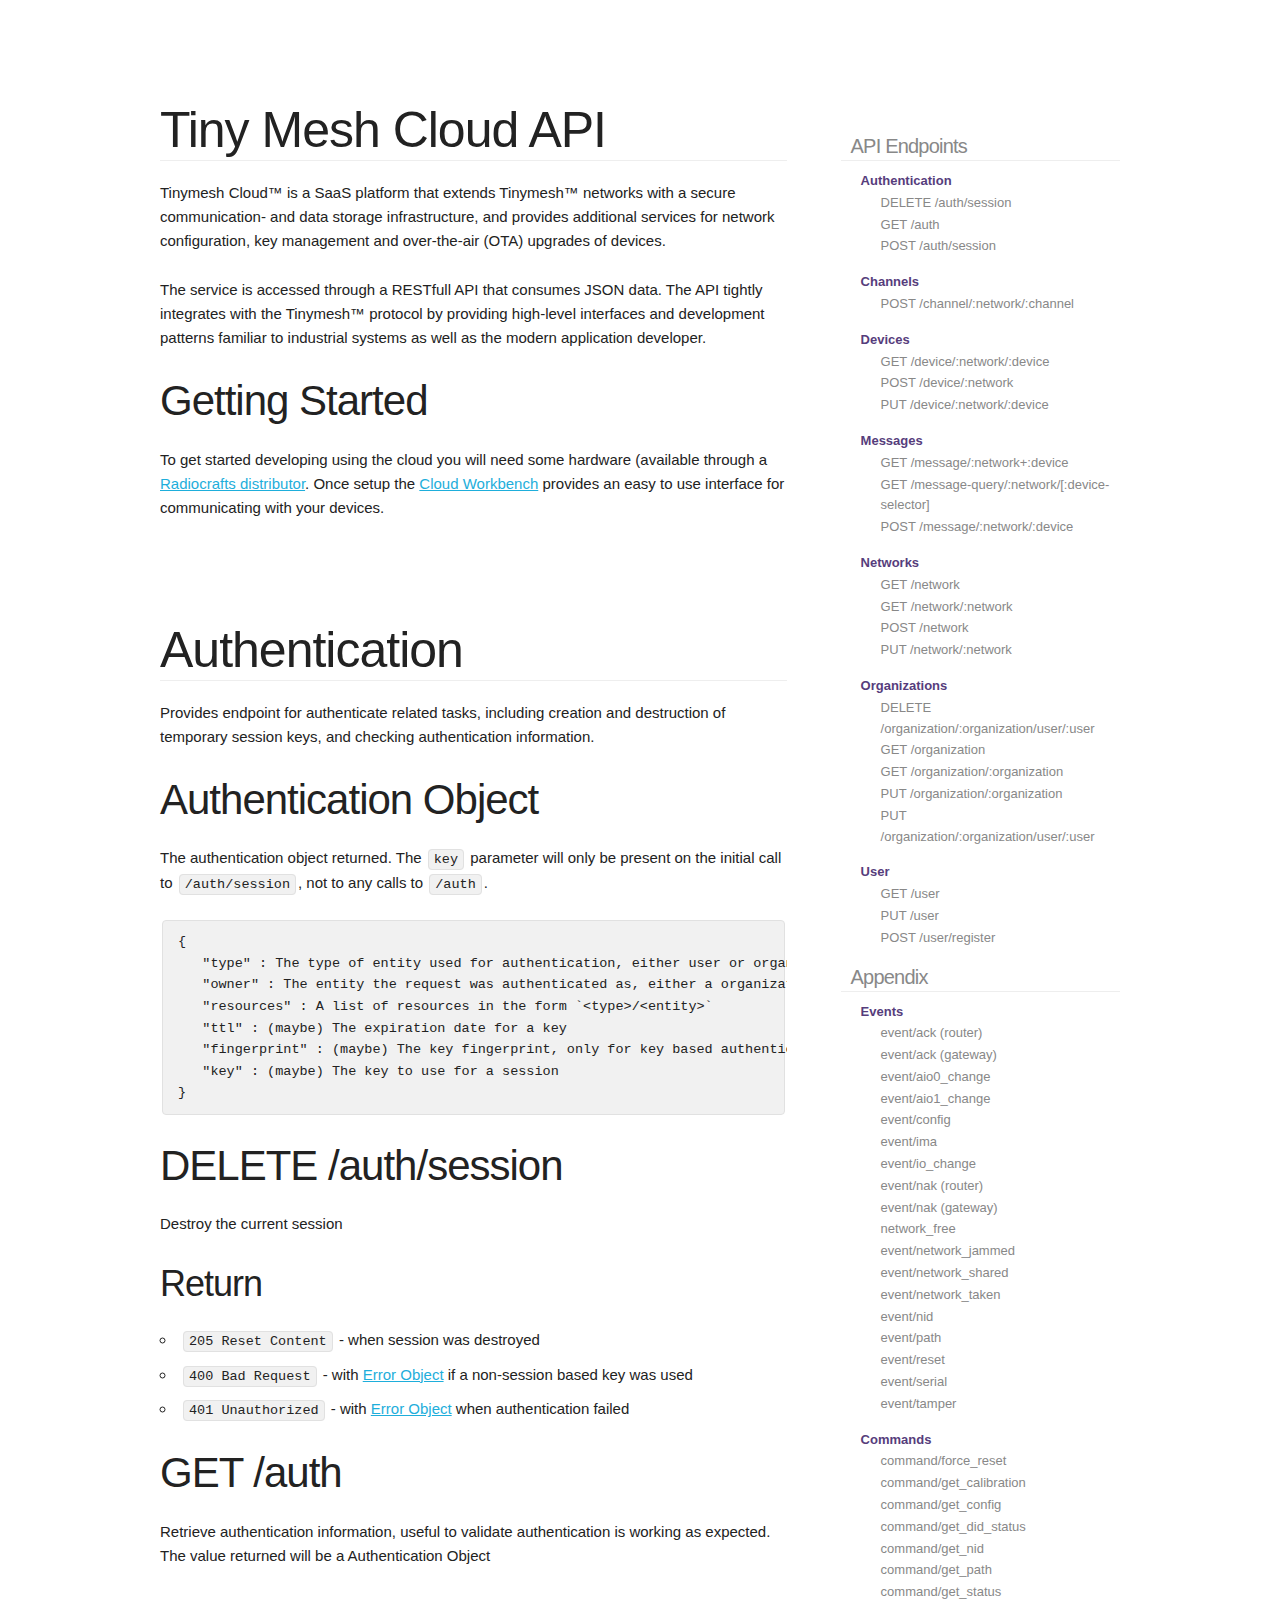
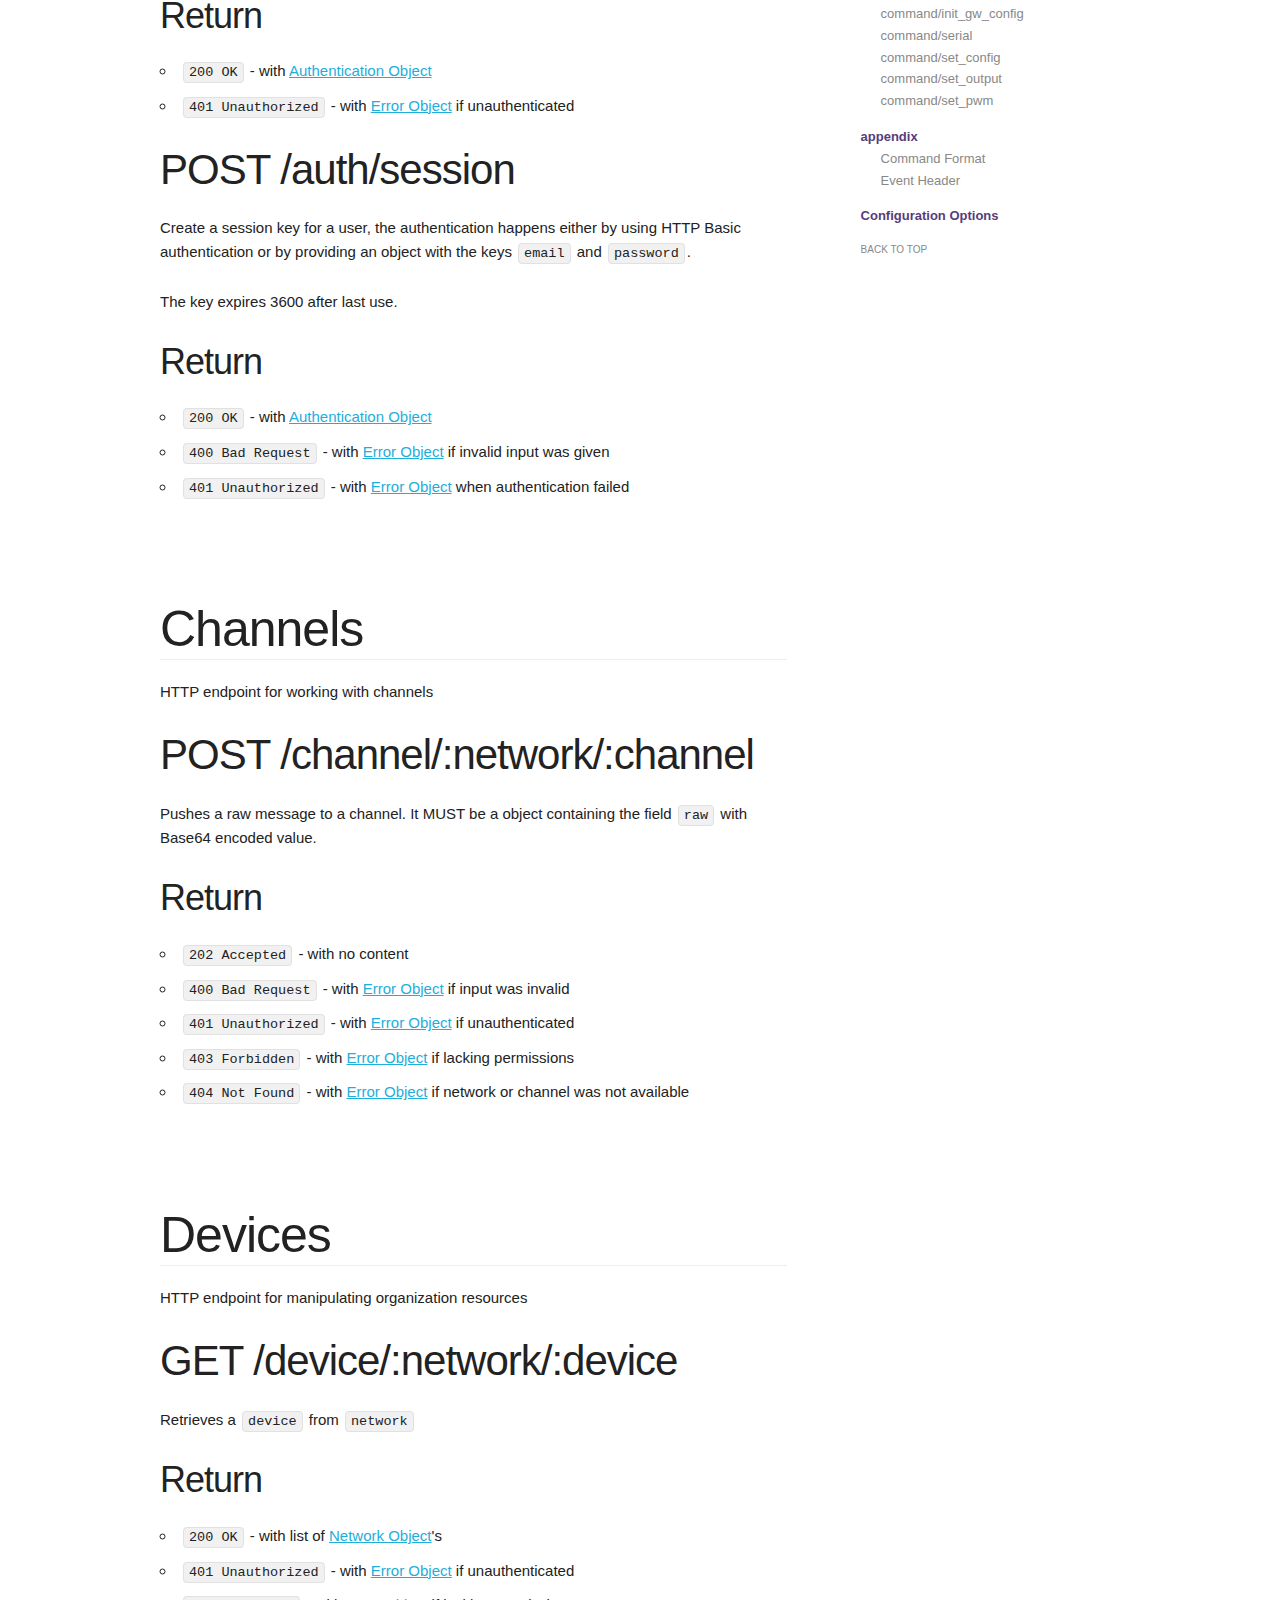
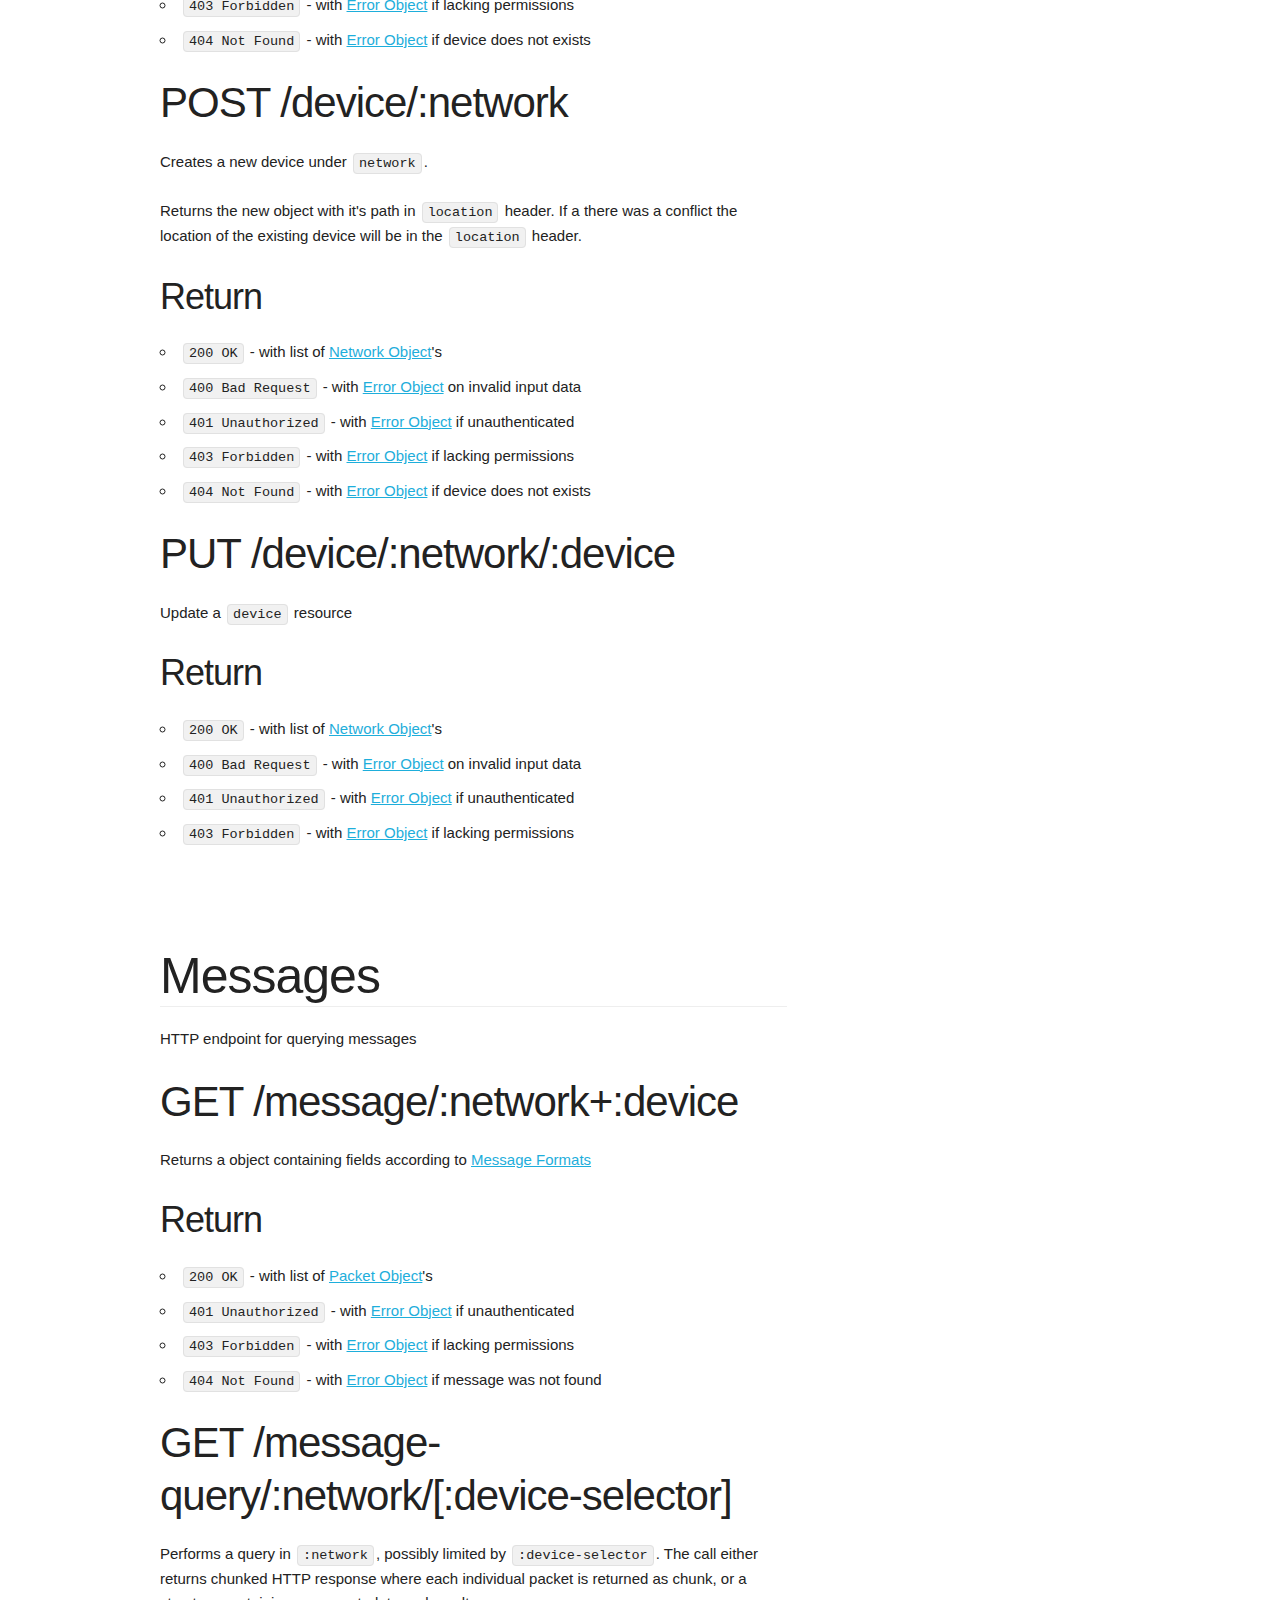
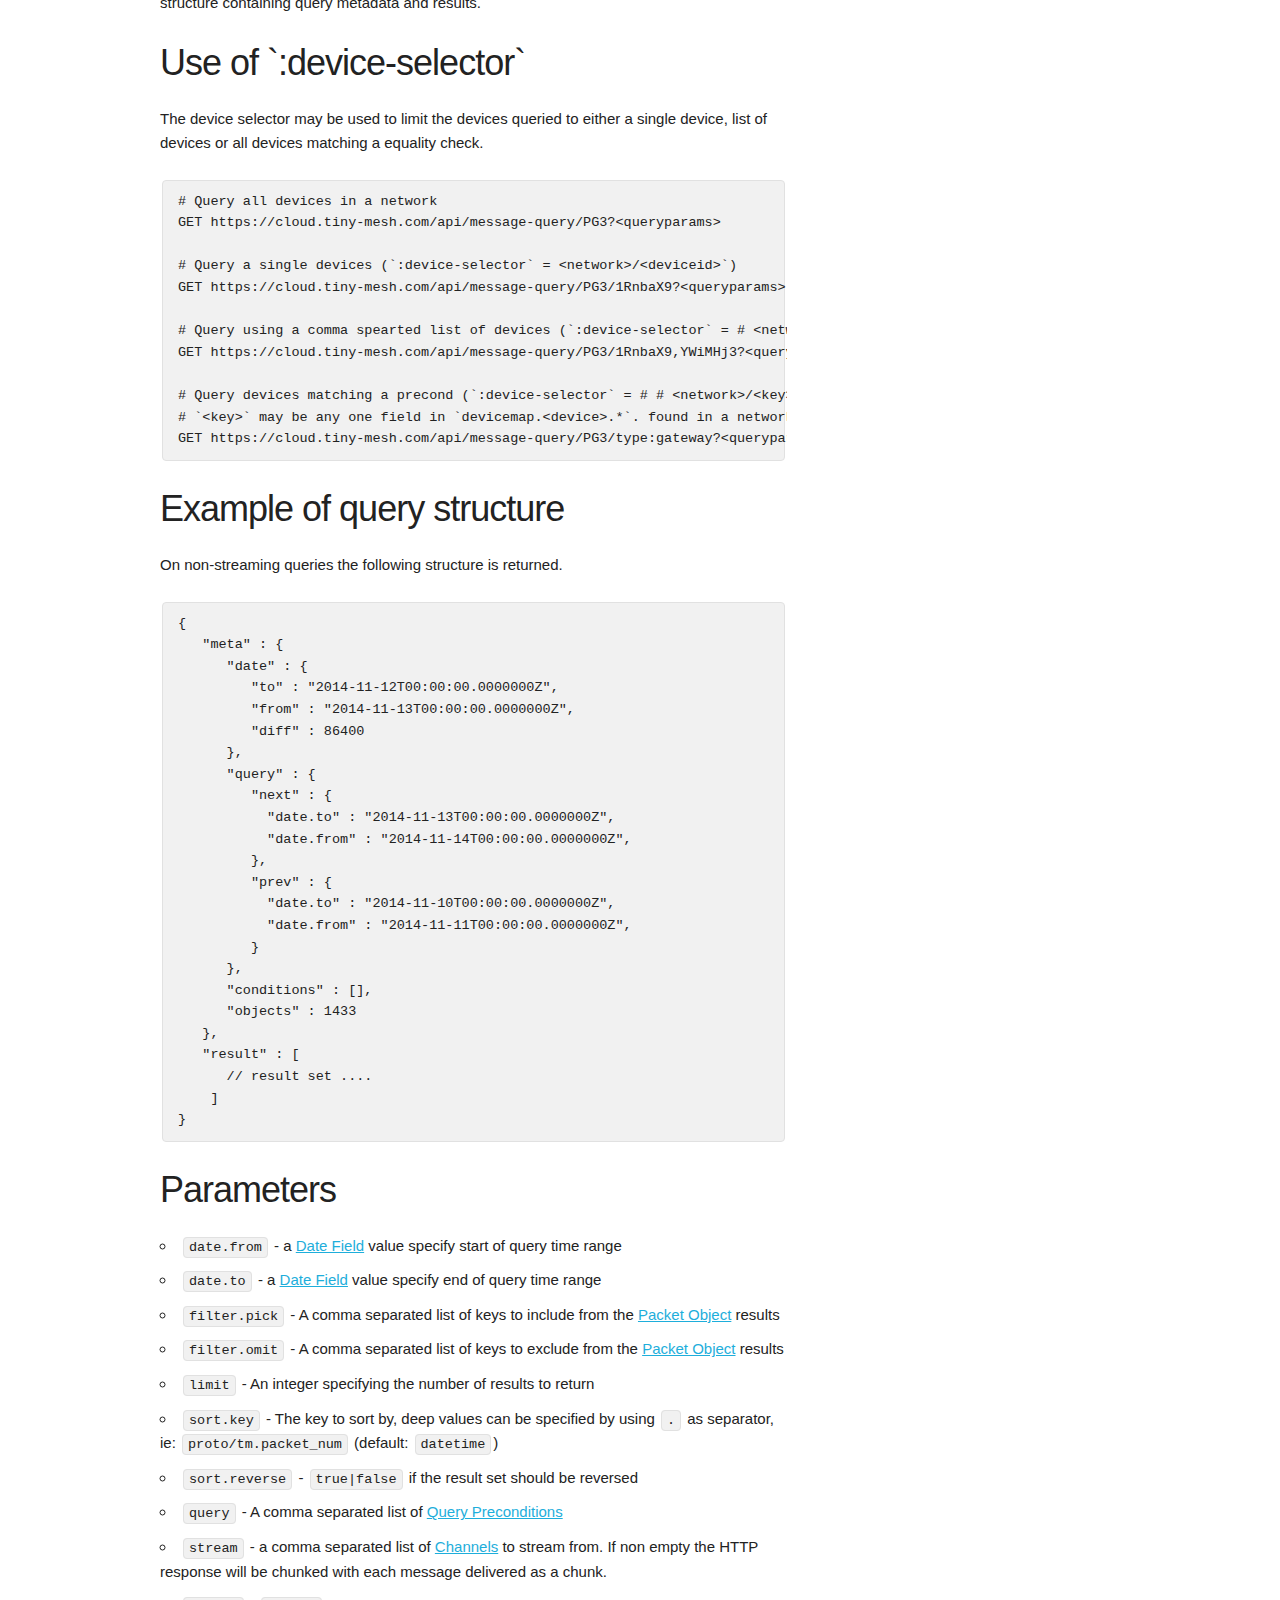
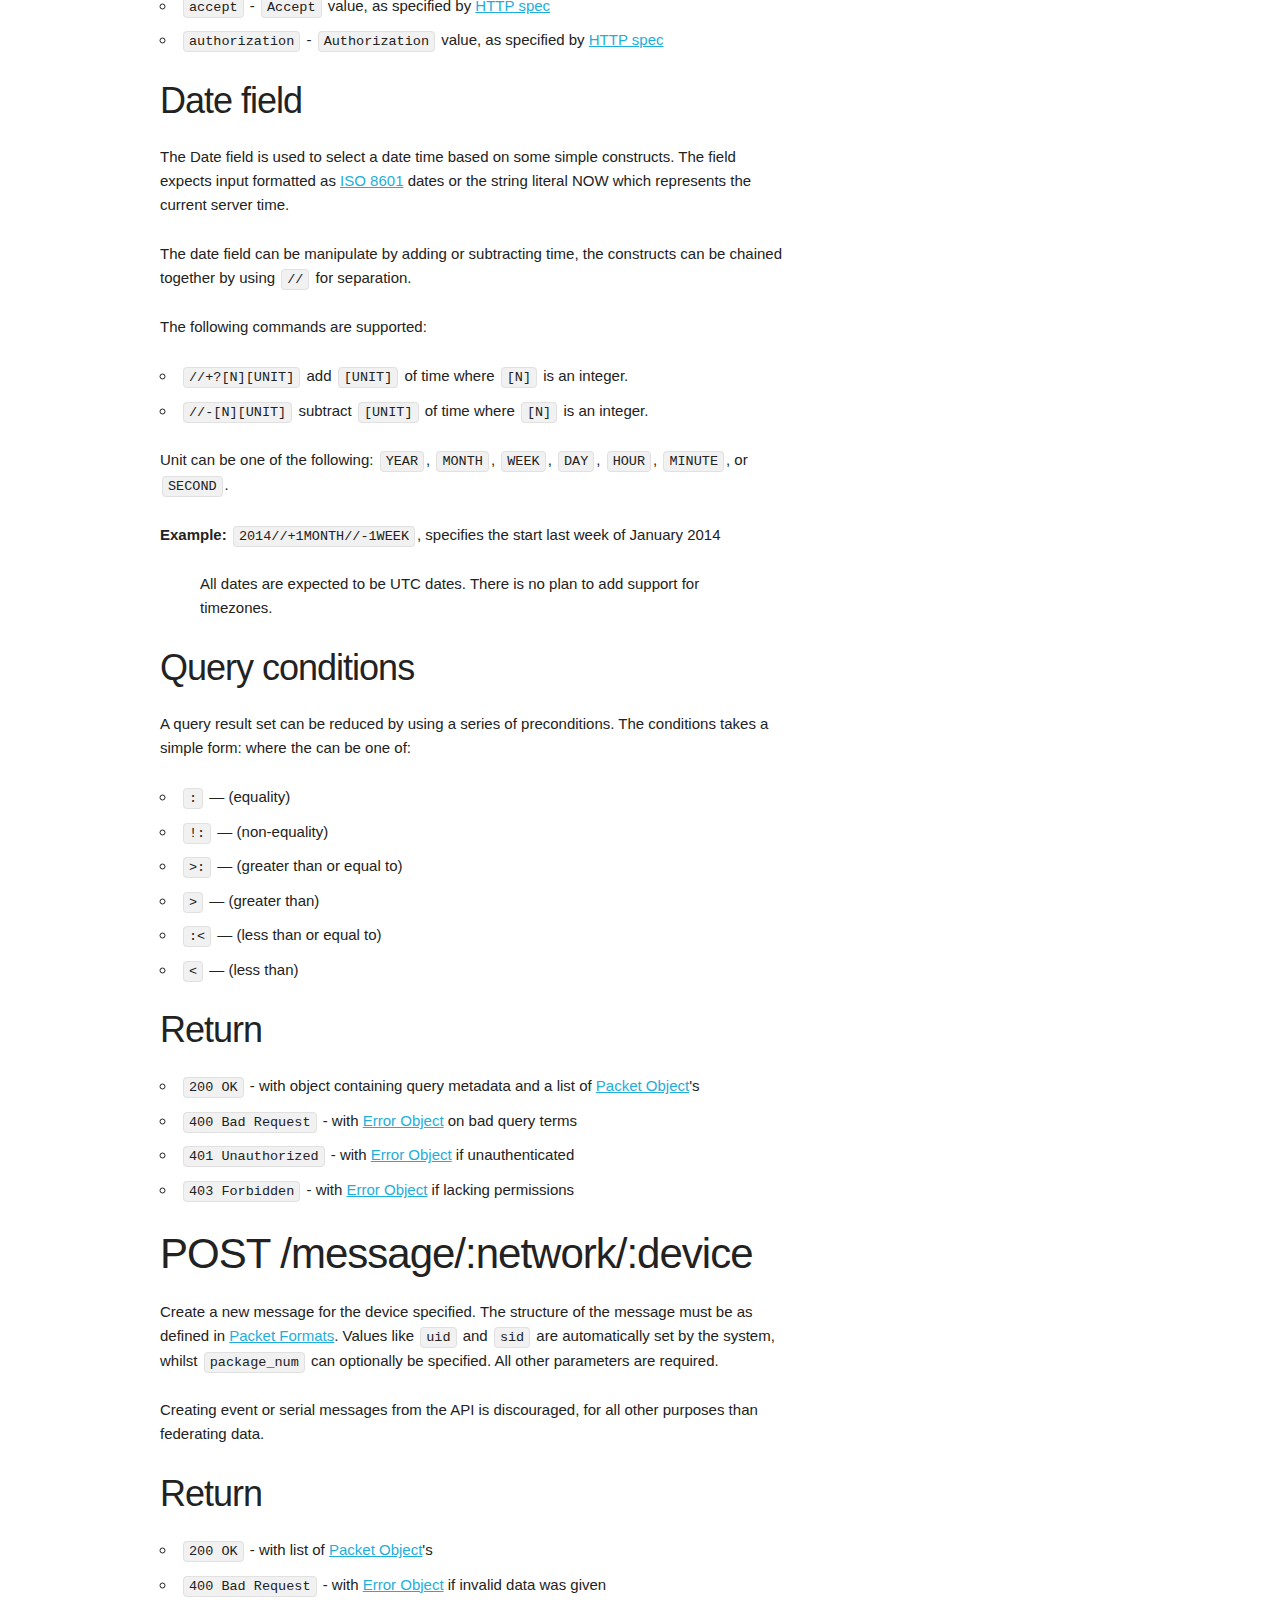
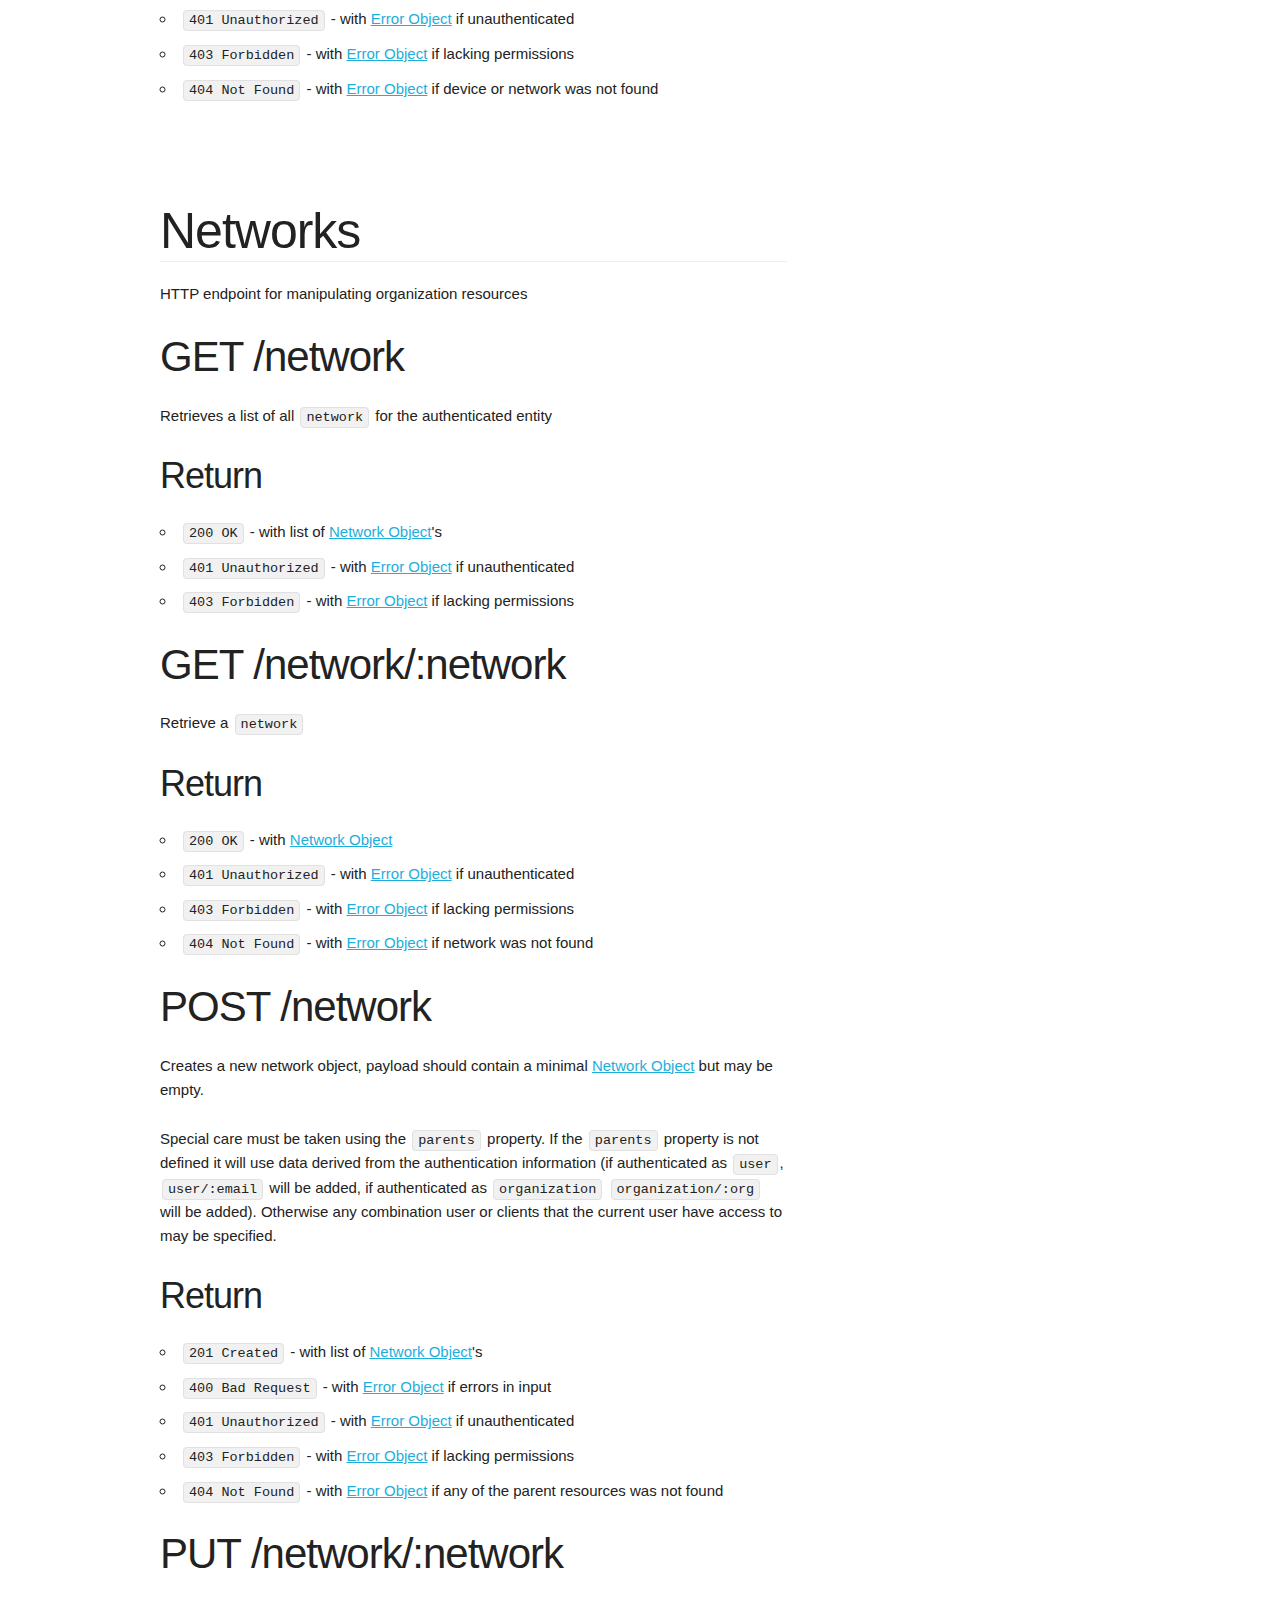
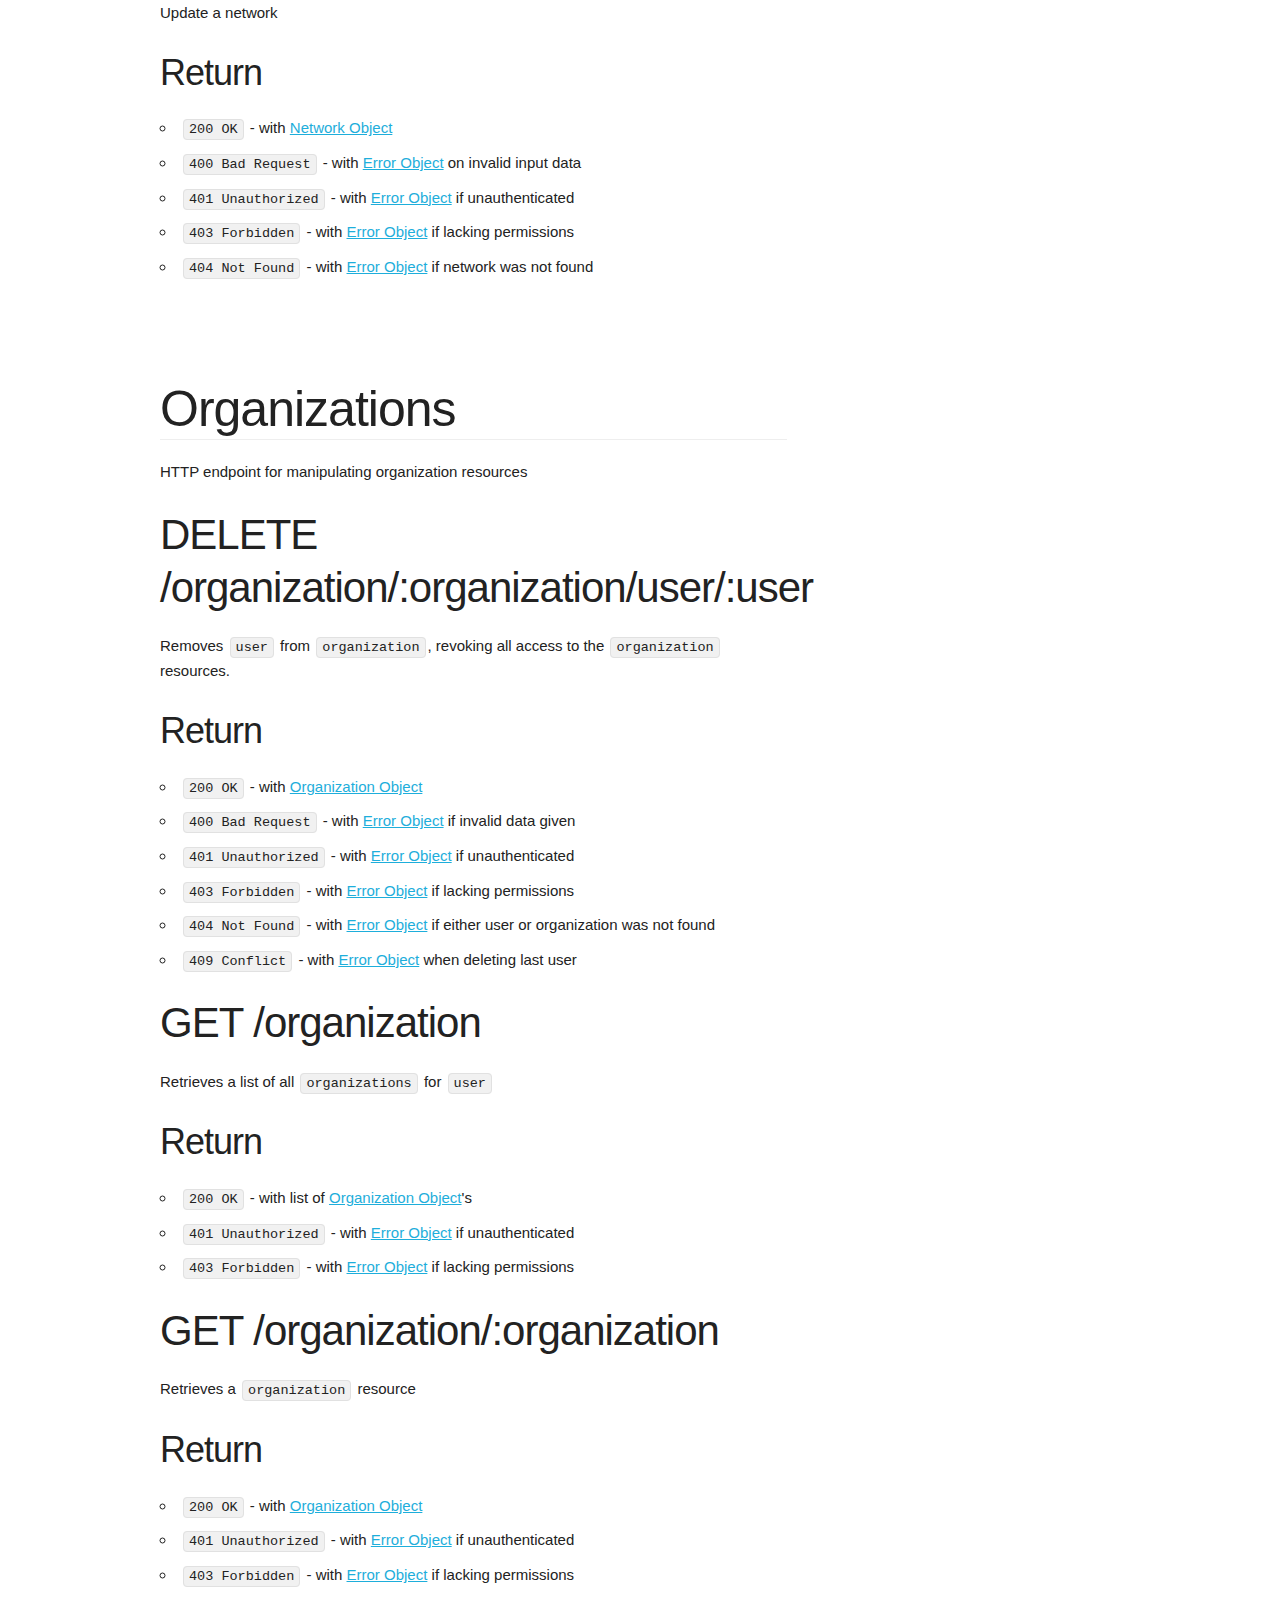
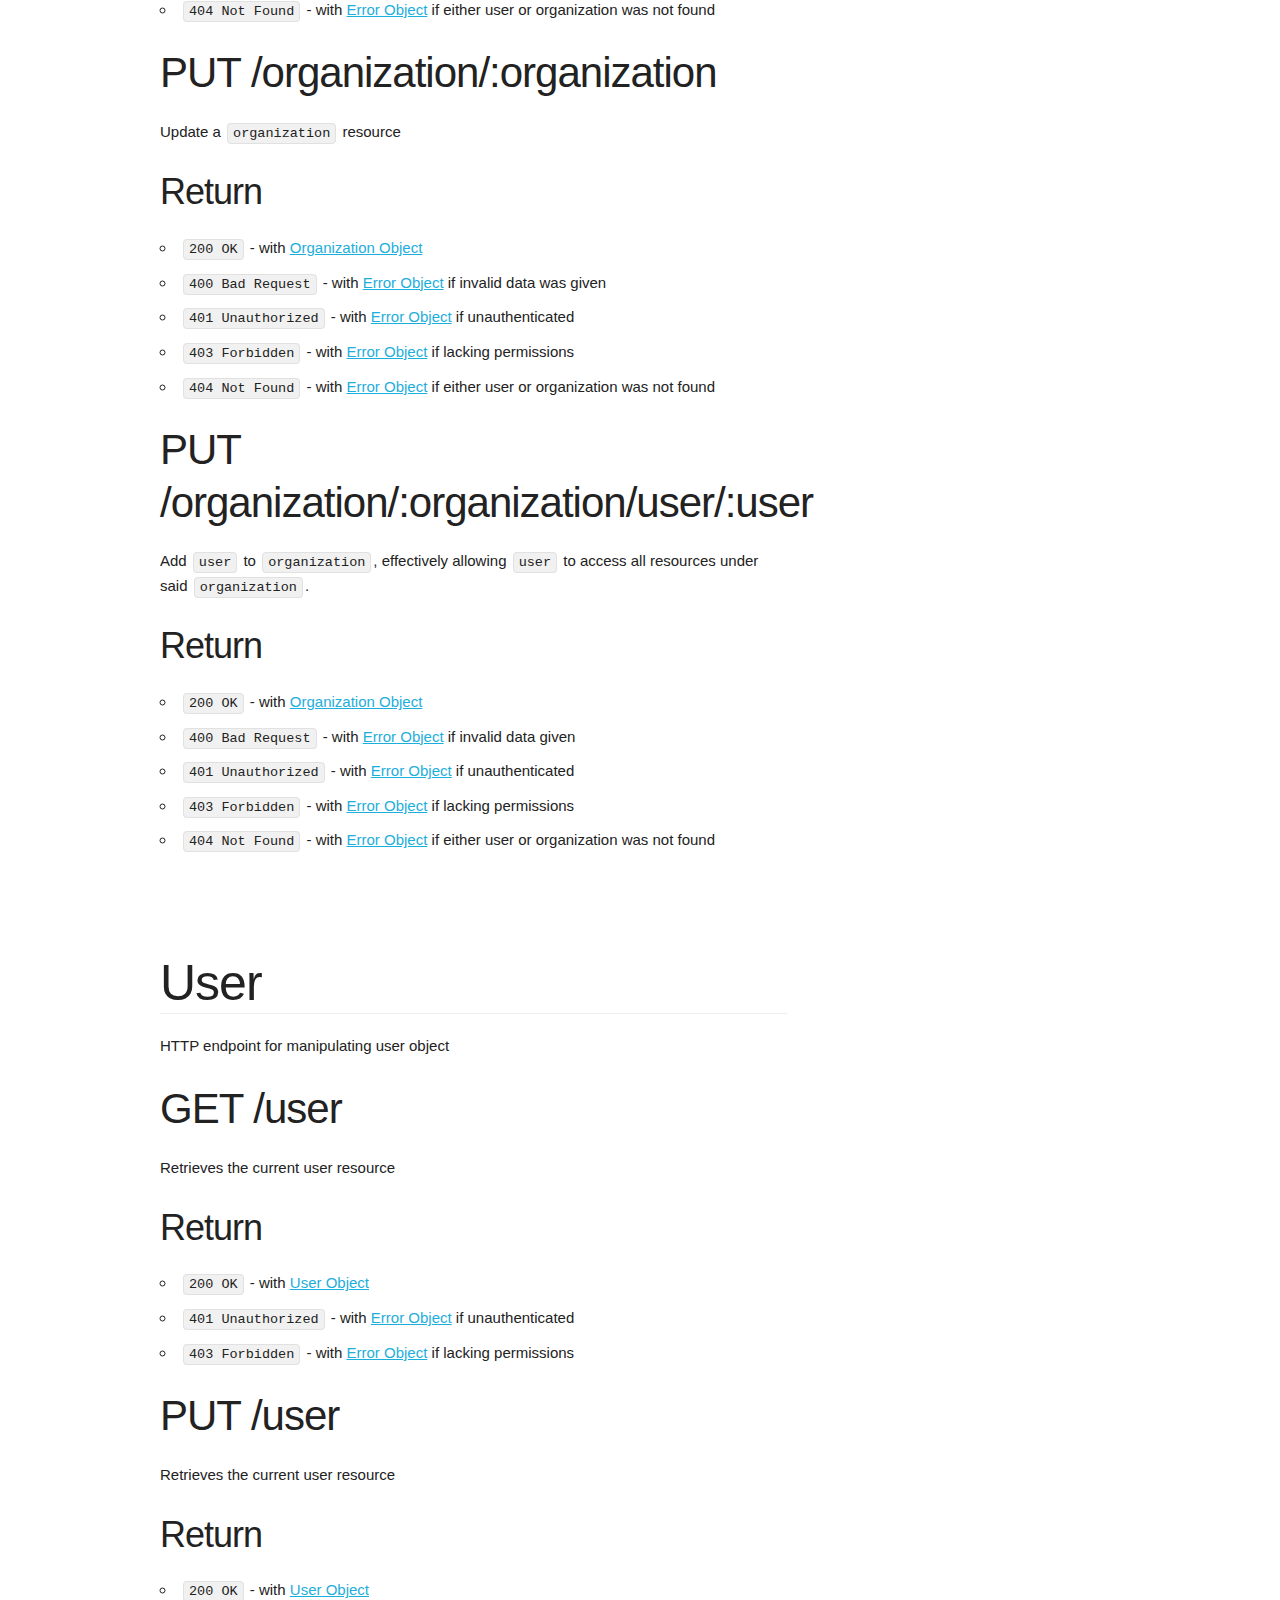
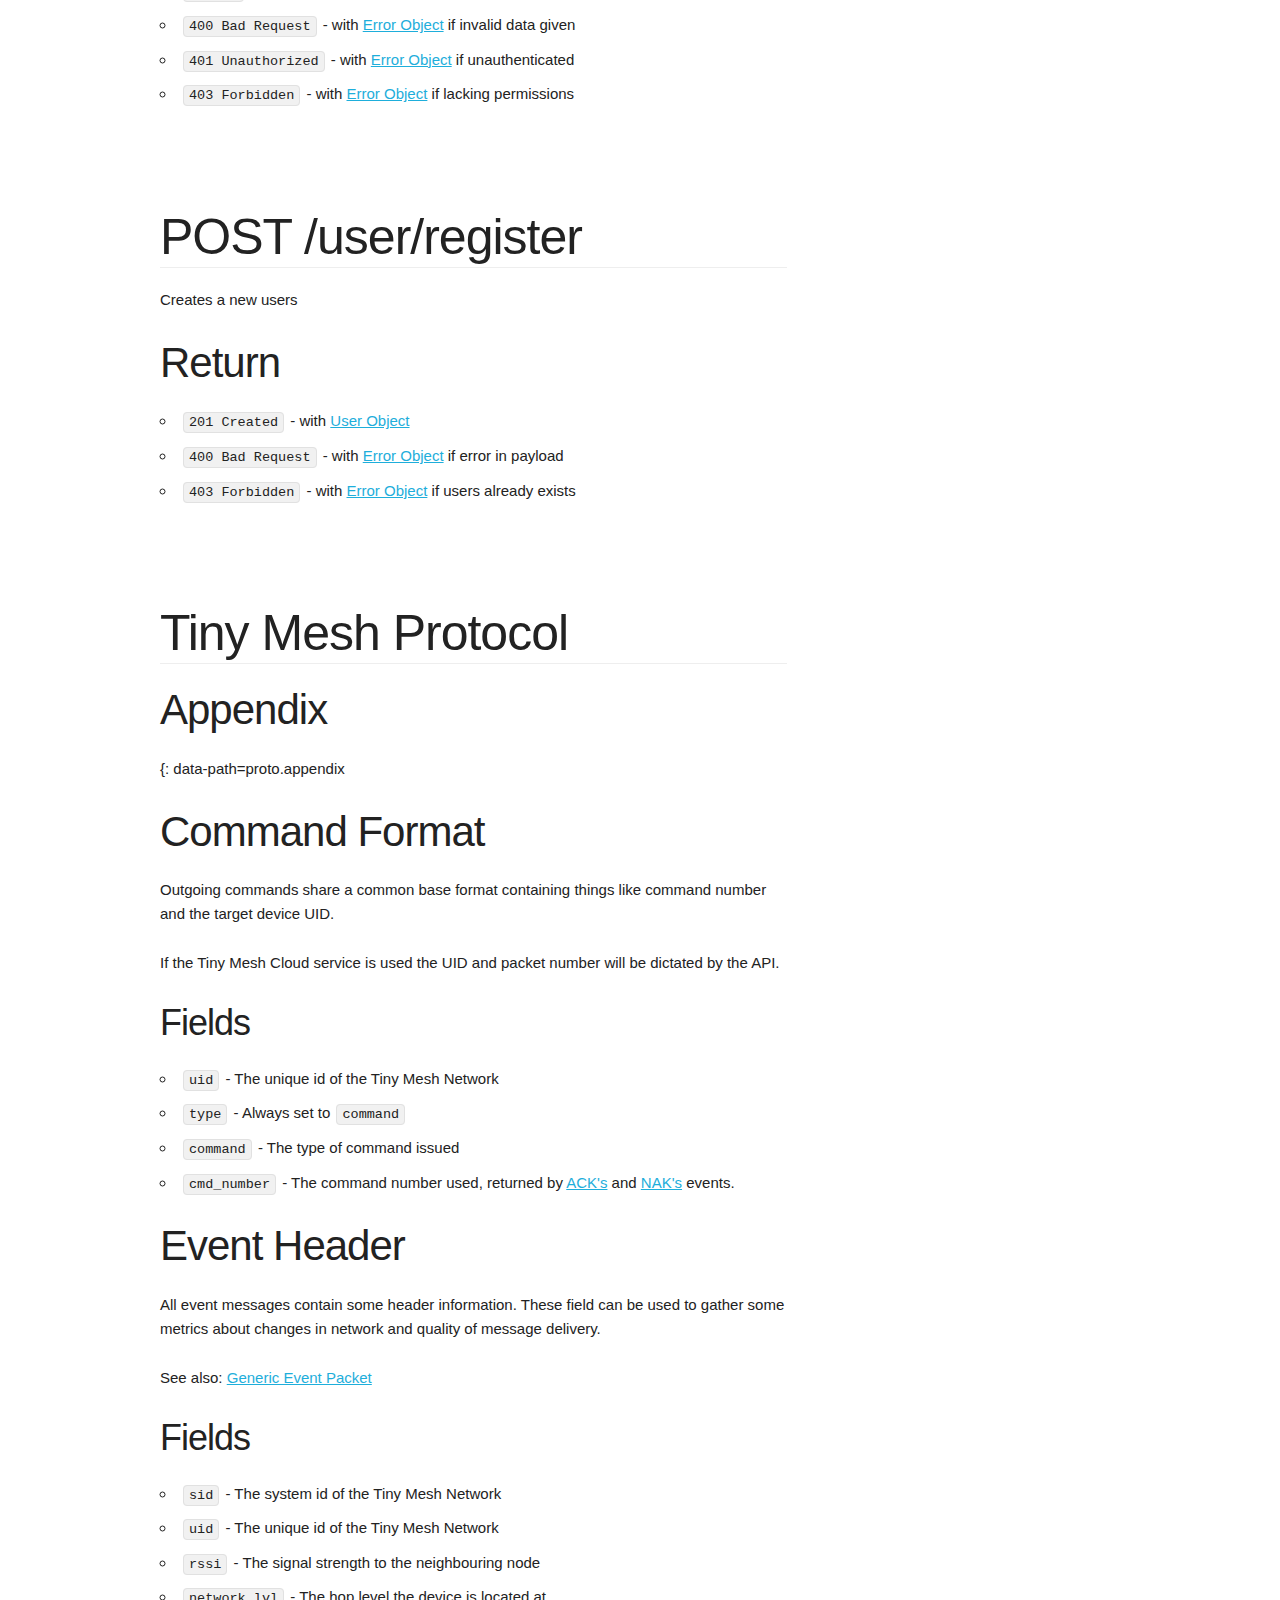
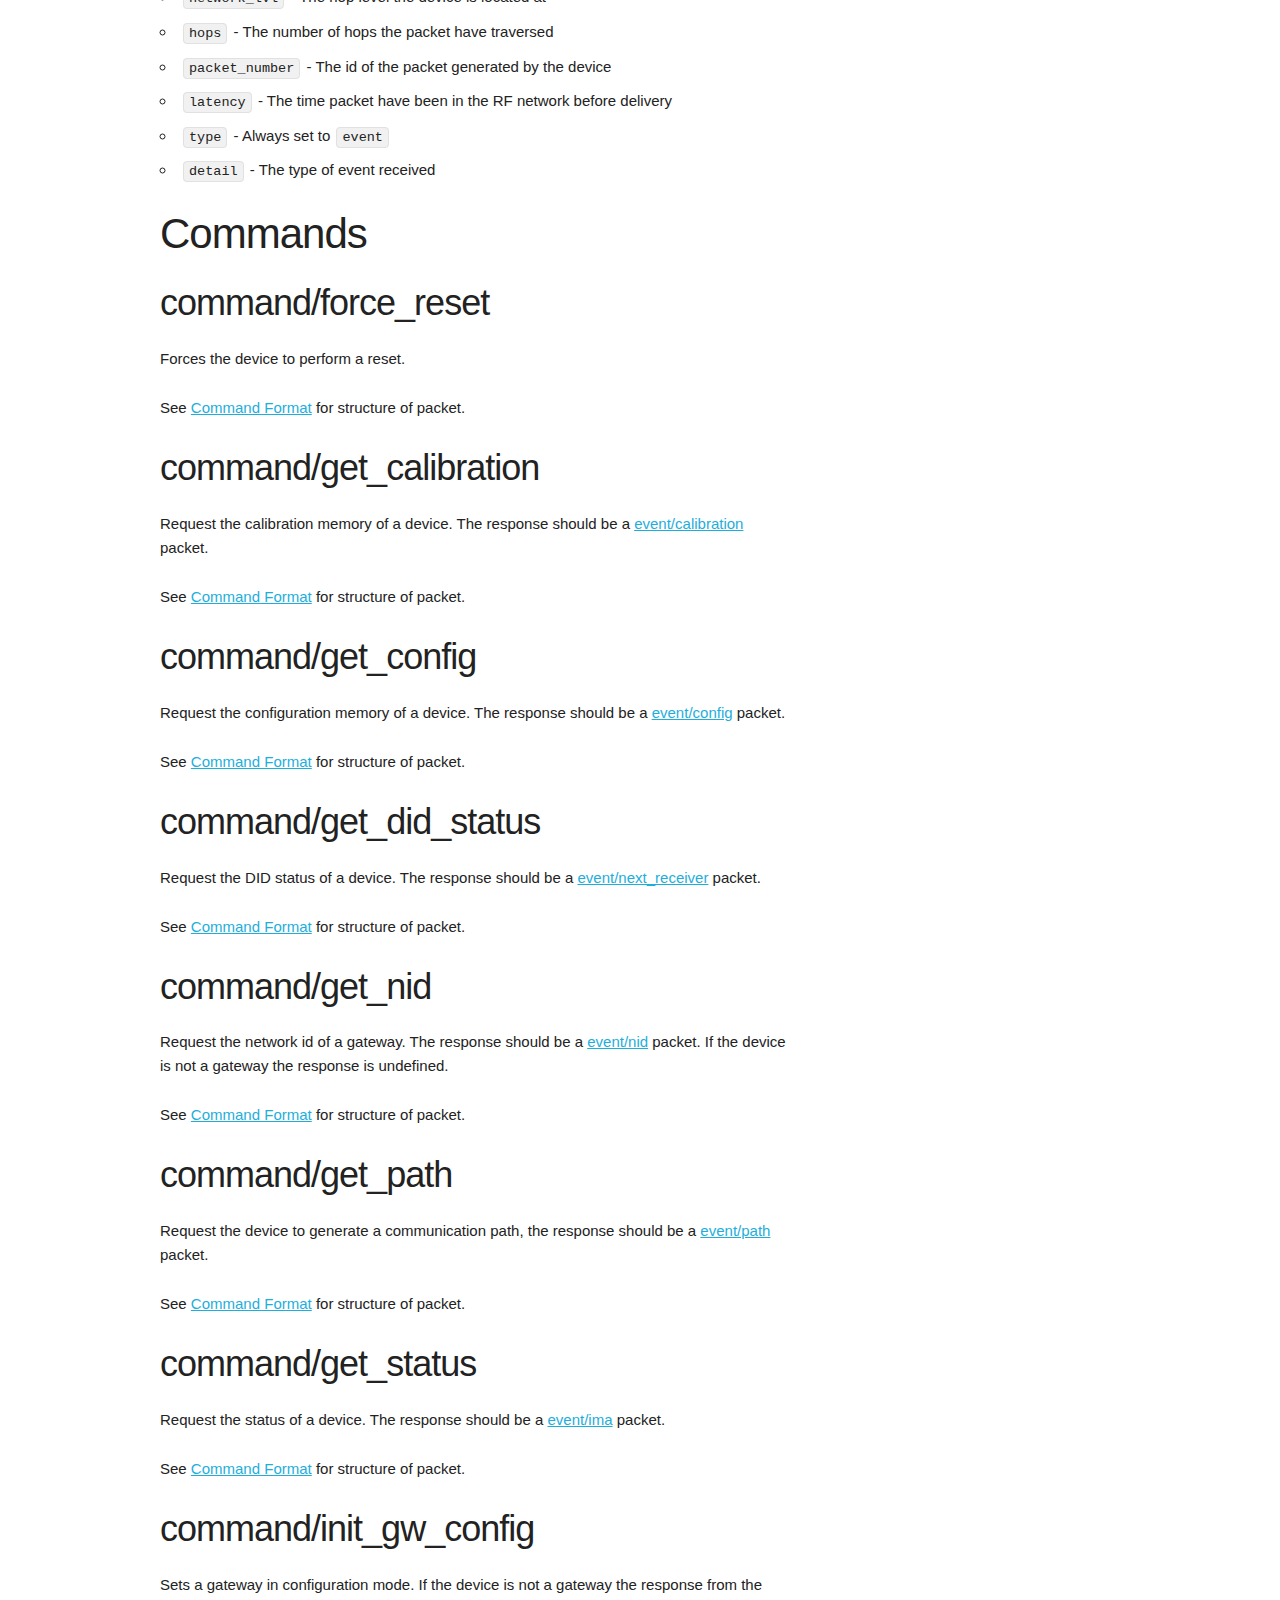
==== api/0.6.1-rc2/index.html @ 3372c921 "Add docs" ====
<html>
	<head>
		<title>HTTP API - Tiny Mesh</title>
		<link rel="stylesheet" href="./style.css" />
		<meta charset="UTF-8" />
	</head>

	<body>
		<div class="row">
			<div class="container">
				<div class="eight columns">
					
						<span class="hidden" id="endpoint"></span><h1 data-path="endpoint">Tiny Mesh Cloud API</h1>
<p>Tinymesh Cloud™ is a SaaS platform that extends Tinymesh™ networks
with a secure communication- and data storage infrastructure, and
provides additional services for network configuration, key management
and over-the-air (OTA) upgrades of devices.</p>
<p>The service is accessed through a RESTfull API that consumes JSON data.
The API tightly integrates with the Tinymesh™ protocol by providing
high-level interfaces and development patterns familiar to industrial
systems as well as the modern application developer.</p>
<h2>Getting Started</h2>
<p>To get started developing using the cloud you will need some
hardware (available through a <a href="http://www.radiocrafts.com/index.php?sideID=41">Radiocrafts distributor</a>.
Once setup the <a href="https://cloud.tiny-mesh.com/">Cloud Workbench</a>
provides an easy to use interface for communicating with your devices.</p>

					
						<span class="hidden" id="endpoint-authentication"></span><h1 id="authentication" data-path="endpoint.authentication">Authentication</h1>
<p>Provides endpoint for authenticate related tasks, including creation
and destruction of temporary session keys, and checking authentication
information.</p>
<h2 id="authentication_object" class="note">Authentication Object</h2>
<p>The authentication object returned. The <code class="inline">key</code> parameter will only
be present on the initial call to <code class="inline">/auth/session</code>, not to any calls 
to <code class="inline">/auth</code>.</p>
<pre><code class="">{
   &quot;type&quot; : The type of entity used for authentication, either user or organization
   &quot;owner&quot; : The entity the request was authenticated as, either a organization or user id (see type)
   &quot;resources&quot; : A list of resources in the form `&lt;type&gt;/&lt;entity&gt;`
   &quot;ttl&quot; : (maybe) The expiration date for a key
   &quot;fingerprint&quot; : (maybe) The key fingerprint, only for key based authentication
   &quot;key&quot; : (maybe) The key to use for a session
}</code></pre>

					
						<span class="hidden" id="endpoint-authentication-delete-auth-session"></span><h2 id="authentication-delete-auth-session" data-path="endpoint.authentication.delete-auth-session">DELETE /auth/session</h2>
<p>Destroy the current session</p>
<h3>Return</h3>
<ul>
<li><code class="inline">205 Reset Content</code> - when session was destroyed
</li>
<li><code class="inline">400 Bad Request</code> - with <a href="#error_object">Error Object</a> if a non-session based key was used
</li>
<li><code class="inline">401 Unauthorized</code> - with <a href="#error_object">Error Object</a> when authentication failed
</li>
</ul>

					
						<span class="hidden" id="endpoint-authentication-get-auth"></span><h2 id="authentication-get-auth" data-path="endpoint.authentication.get-auth">GET /auth</h2>
<p>Retrieve authentication information, useful to validate
authentication is working as expected. The value returned will be a
Authentication Object</p>
<h3>Return</h3>
<ul>
<li><code class="inline">200 OK</code> - with <a href="#authentication_object">Authentication Object</a>
</li>
<li><code class="inline">401 Unauthorized</code> - with <a href="#error_object">Error Object</a> if unauthenticated
</li>
</ul>

					
						<span class="hidden" id="endpoint-authentication-post-auth-session"></span><h2 id="authentication-post-auth-session" data-path="endpoint.authentication.post-auth-session">POST /auth/session</h2>
<p>Create a session key for a user, the authentication happens either
by using HTTP Basic authentication or by providing an object with
the keys <code class="inline">email</code> and <code class="inline">password</code>.</p>
<p>The key expires 3600 after last use.</p>
<h3>Return</h3>
<ul>
<li><code class="inline">200 OK</code> - with <a href="#authentication_object">Authentication Object</a>
</li>
<li><code class="inline">400 Bad Request</code> - with <a href="#error_object">Error Object</a> if invalid input was given
</li>
<li><code class="inline">401 Unauthorized</code> - with <a href="#error_object">Error Object</a> when authentication failed
</li>
</ul>

					
						<span class="hidden" id="endpoint-channels"></span><h1 data-path="endpoint.channels">Channels</h1>
<p>HTTP endpoint for working with channels</p>

					
						<span class="hidden" id="endpoint-channels-post-channel-network-channel"></span><h2 data-path="endpoint.channels.post-channel-network-channel">POST /channel/:network/:channel</h2>
<p>Pushes a raw message to a channel. It MUST be a object containing
the field <code class="inline">raw</code> with Base64 encoded value.</p>
<h3>Return</h3>
<ul>
<li><code class="inline">202 Accepted</code> - with no content
</li>
<li><code class="inline">400 Bad Request</code> - with <a href="#error_object">Error Object</a> if input was invalid
</li>
<li><code class="inline">401 Unauthorized</code> - with <a href="#error_object">Error Object</a> if unauthenticated
</li>
<li><code class="inline">403 Forbidden</code> - with <a href="#error_object">Error Object</a> if lacking permissions
</li>
<li><code class="inline">404 Not Found</code> - with <a href="#error_object">Error Object</a> if network or channel was not available
</li>
</ul>

					
						<span class="hidden" id="endpoint-devices"></span><h1 data-path="endpoint.devices">Devices</h1>
<p>HTTP endpoint for manipulating organization resources</p>

					
						<span class="hidden" id="endpoint-devices-get-device-network-device"></span><h2 data-path="endpoint.devices.get-device-network-device">GET /device/:network/:device</h2>
<p>Retrieves a <code class="inline">device</code> from <code class="inline">network</code></p>
<h3>Return</h3>
<ul>
<li><code class="inline">200 OK</code> - with list of <a href="#network_object">Network Object</a>'s
</li>
<li><code class="inline">401 Unauthorized</code> - with <a href="#error_object">Error Object</a> if unauthenticated
</li>
<li><code class="inline">403 Forbidden</code> - with <a href="#error_object">Error Object</a> if lacking permissions
</li>
<li><code class="inline">404 Not Found</code> - with <a href="#error_object">Error Object</a> if device does not exists
</li>
</ul>

					
						<span class="hidden" id="endpoint-devices-post-device-network"></span><h2 data-path="endpoint.devices.post-device-network">POST /device/:network</h2>
<p>Creates a new device under <code class="inline">network</code>.</p>
<p>Returns the new object with it's path in <code class="inline">location</code> header. If a
there was a conflict the location of the existing device will be in
the <code class="inline">location</code> header.</p>
<h3>Return</h3>
<ul>
<li><code class="inline">200 OK</code> - with list of <a href="#network_object">Network Object</a>'s
</li>
<li><code class="inline">400 Bad Request</code> - with <a href="#error_object">Error Object</a> on invalid input data
</li>
<li><code class="inline">401 Unauthorized</code> - with <a href="#error_object">Error Object</a> if unauthenticated
</li>
<li><code class="inline">403 Forbidden</code> - with <a href="#error_object">Error Object</a> if lacking permissions
</li>
<li><code class="inline">404 Not Found</code> - with <a href="#error_object">Error Object</a> if device does not exists
</li>
</ul>

					
						<span class="hidden" id="endpoint-devices-put-device-network-device"></span><h2 data-path="endpoint.devices.put-device-network-device">PUT /device/:network/:device</h2>
<p>Update a <code class="inline">device</code> resource</p>
<h3>Return</h3>
<ul>
<li><code class="inline">200 OK</code> - with list of <a href="#network_object">Network Object</a>'s
</li>
<li><code class="inline">400 Bad Request</code> - with <a href="#error_object">Error Object</a> on invalid input data
</li>
<li><code class="inline">401 Unauthorized</code> - with <a href="#error_object">Error Object</a> if unauthenticated
</li>
<li><code class="inline">403 Forbidden</code> - with <a href="#error_object">Error Object</a> if lacking permissions
</li>
</ul>

					
						<span class="hidden" id="endpoint-messages"></span><h1 data-path="endpoint.messages">Messages</h1>
<p>HTTP endpoint for querying messages</p>

					
						<span class="hidden" id="endpoint-messages-get-message-network-device"></span><h2 data-path="endpoint.messages.get-message-network-device">GET /message/:network+:device</h2>
<p>Returns a object containing fields according to <a href="#message_formats">Message Formats</a></p>
<h3>Return</h3>
<ul>
<li><code class="inline">200 OK</code> - with list of <a href="#packet_object">Packet Object</a>'s
</li>
<li><code class="inline">401 Unauthorized</code> - with <a href="#error_object">Error Object</a> if unauthenticated
</li>
<li><code class="inline">403 Forbidden</code> - with <a href="#error_object">Error Object</a> if lacking permissions
</li>
<li><code class="inline">404 Not Found</code> - with <a href="#error_object">Error Object</a> if message was not found
</li>
</ul>

					
						<span class="hidden" id="endpoint-messages-get-message-query-network-deviceselector"></span><h2 data-path="endpoint.messages.get-message-query-network-deviceselector">GET /message-query/:network/[:device-selector]</h2>
<p>Performs a query in <code class="inline">:network</code>, possibly limited by <code class="inline">:device-selector</code>.
The call either returns chunked HTTP response where each individual
packet is returned as chunk, or a structure containing query
metadata and results.</p>
<h3>Use of `:device-selector`</h3>
<p>The device selector may be used to limit the devices queried to
either a single device, list of devices or all devices matching a
equality check.</p>
<pre><code class=""># Query all devices in a network
GET https://cloud.tiny-mesh.com/api/message-query/PG3?&lt;queryparams&gt;

# Query a single devices (`:device-selector` = &lt;network&gt;/&lt;deviceid&gt;`)
GET https://cloud.tiny-mesh.com/api/message-query/PG3/1RnbaX9?&lt;queryparams&gt;

# Query using a comma spearted list of devices (`:device-selector` = # &lt;network&gt;/&lt;dev1&gt;,&lt;dev2&gt;,..`)
GET https://cloud.tiny-mesh.com/api/message-query/PG3/1RnbaX9,YWiMHj3?&lt;queryparams&gt;

# Query devices matching a precond (`:device-selector` = # # &lt;network&gt;/&lt;key&gt;:&lt;value&gt;`)
# `&lt;key&gt;` may be any one field in `devicemap.&lt;device&gt;.*`. found in a network
GET https://cloud.tiny-mesh.com/api/message-query/PG3/type:gateway?&lt;queryparams&gt;</code></pre>
<h3 id="query_result_structure" class="note">Example of query structure</h3>
<p>On non-streaming queries the following structure is returned.</p>
<pre><code class="">{
   &quot;meta&quot; : {
      &quot;date&quot; : {
         &quot;to&quot; : &quot;2014-11-12T00:00:00.0000000Z&quot;,
         &quot;from&quot; : &quot;2014-11-13T00:00:00.0000000Z&quot;,
         &quot;diff&quot; : 86400
      },
      &quot;query&quot; : {
         &quot;next&quot; : {
           &quot;date.to&quot; : &quot;2014-11-13T00:00:00.0000000Z&quot;,
           &quot;date.from&quot; : &quot;2014-11-14T00:00:00.0000000Z&quot;,
         },
         &quot;prev&quot; : {
           &quot;date.to&quot; : &quot;2014-11-10T00:00:00.0000000Z&quot;,
           &quot;date.from&quot; : &quot;2014-11-11T00:00:00.0000000Z&quot;,
         }
      },
      &quot;conditions&quot; : [],
      &quot;objects&quot; : 1433
   },
   &quot;result&quot; : [
      // result set ....
    ]
}</code></pre>
<h3 id="query_parameters" class="note">Parameters</h3>
<ul>
<li><code class="inline">date.from</code> - a <a href="#date_field">Date Field</a> value specify start of query time range
</li>
<li><code class="inline">date.to</code> - a <a href="#date_field">Date Field</a> value specify end of query time range
</li>
<li><code class="inline">filter.pick</code> - A comma separated list of keys to include from the
<a href="#packet_object">Packet Object</a> results
</li>
<li><code class="inline">filter.omit</code> - A comma separated list of keys to exclude from the
<a href="#packet_object">Packet Object</a> results
</li>
<li><code class="inline">limit</code> - An integer specifying the number of results to return
</li>
<li><code class="inline">sort.key</code> - The key to sort by, deep values can be specified by
using <code class="inline">.</code> as separator, ie: <code class="inline">proto/tm.packet_num</code> (default: <code class="inline">datetime</code>)
</li>
<li><code class="inline">sort.reverse</code> - <code class="inline">true|false</code> if the result set should be reversed
</li>
<li><code class="inline">query</code> - A comma separated list of <a href="#query_preconditions">Query Preconditions</a>
</li>
<li><code class="inline">stream</code> - a comma separated list of <a href="#channels">Channels</a> to stream
from. If non empty the HTTP response will be chunked with each
message delivered as a chunk.
</li>
<li><code class="inline">accept</code> - <code class="inline">Accept</code> value, as specified by
<a href="http://www.w3.org/Protocols/rfc2616/rfc2616-sec14.html#sec14.1">HTTP spec</a>
</li>
<li><code class="inline">authorization</code> - <code class="inline">Authorization</code> value, as specified by
<a href="http://www.w3.org/Protocols/rfc2616/rfc2616-sec14.html#sec14.8">HTTP spec</a>
</li>
</ul>
<h3 id="date_field" class="note">Date field</h3>
<p>The Date field is used to select a date time based on some simple
constructs.  The field expects input formatted as
<a href="http://en.wikipedia.org/wiki/ISO_8601">ISO 8601</a> dates or the
string literal NOW which represents the current server time.</p>
<p>The date field can be manipulate by adding or subtracting time, the
constructs can be chained together by using <code class="inline">//</code> for separation.</p>
<p>The following commands are supported:</p>
<ul>
<li><code class="inline">//+?[N][UNIT]</code> add <code class="inline">[UNIT]</code> of time where <code class="inline">[N]</code> is an integer.
</li>
<li><code class="inline">//-[N][UNIT]</code> subtract <code class="inline">[UNIT]</code> of time where <code class="inline">[N]</code> is an integer.
</li>
</ul>
<p>Unit can be one of the following: <code class="inline">YEAR</code>, <code class="inline">MONTH</code>, <code class="inline">WEEK</code>, <code class="inline">DAY</code>,
<code class="inline">HOUR</code>, <code class="inline">MINUTE</code>, or <code class="inline">SECOND</code>.</p>
<p><strong>Example:</strong> <code class="inline">2014//+1MONTH//-1WEEK</code>, specifies the start last week of January 2014</p>
<blockquote><p>All dates are expected to be UTC dates. There is no plan to add
support for timezones.</p>
</blockquote>
<h3 id="query_preconditions" class="note">Query conditions</h3>
<p>A query result set can be reduced by using a series of preconditions.
The conditions takes a simple form: <key> <operator> <value> where
the <operator> can be one of:</p>
<ul>
<li><code class="inline">:</code> — (equality)
</li>
<li><code class="inline">!:</code> — (non-equality)
</li>
<li><code class="inline">&gt;:</code> — (greater than or equal to)
</li>
<li><code class="inline">&gt;</code> — (greater than)
</li>
<li><code class="inline">:&lt;</code> — (less than or equal to)
</li>
<li><code class="inline">&lt;</code> — (less than)
</li>
</ul>
<h3>Return</h3>
<ul>
<li><code class="inline">200 OK</code> - with object containing query metadata and a list of <a href="#packet_object">Packet Object</a>'s
</li>
<li><code class="inline">400 Bad Request</code> - with <a href="#error_object">Error Object</a> on bad query terms
</li>
<li><code class="inline">401 Unauthorized</code> - with <a href="#error_object">Error Object</a> if unauthenticated
</li>
<li><code class="inline">403 Forbidden</code> - with <a href="#error_object">Error Object</a> if lacking permissions
</li>
</ul>

					
						<span class="hidden" id="endpoint-messages-post-message-network-device"></span><h2 data-path="endpoint.messages.post-message-network-device">POST /message/:network/:device</h2>
<p>Create a new message for the device specified. The structure of the
message must be as defined in <a href="#packet_formats">Packet Formats</a>. Values like <code class="inline">uid</code>
and <code class="inline">sid</code> are automatically set by the system, whilst <code class="inline">package_num</code>
can optionally be specified. All other parameters are required.</p>
<p>Creating event or serial messages from the API is discouraged, for
all other purposes than federating data.</p>
<h3>Return</h3>
<ul>
<li><code class="inline">200 OK</code> - with list of <a href="#packet_object">Packet Object</a>'s
</li>
<li><code class="inline">400 Bad Request</code> - with <a href="#error_object">Error Object</a> if invalid data was given
</li>
<li><code class="inline">401 Unauthorized</code> - with <a href="#error_object">Error Object</a> if unauthenticated
</li>
<li><code class="inline">403 Forbidden</code> - with <a href="#error_object">Error Object</a> if lacking permissions
</li>
<li><code class="inline">404 Not Found</code> - with <a href="#error_object">Error Object</a> if device or network was not found
</li>
</ul>

					
						<span class="hidden" id="endpoint-network"></span><h1 data-path="endpoint.network">Networks</h1>
<p>HTTP endpoint for manipulating organization resources</p>

					
						<span class="hidden" id="endpoint-network-get-network"></span><h2 data-path="endpoint.network.get-network">GET /network</h2>
<p>Retrieves a list of all <code class="inline">network</code> for the authenticated entity</p>
<h3>Return</h3>
<ul>
<li><code class="inline">200 OK</code> - with list of <a href="#network_object">Network Object</a>'s
</li>
<li><code class="inline">401 Unauthorized</code> - with <a href="#error_object">Error Object</a> if unauthenticated
</li>
<li><code class="inline">403 Forbidden</code> - with <a href="#error_object">Error Object</a> if lacking permissions
</li>
</ul>

					
						<span class="hidden" id="endpoint-network-get-network-network"></span><h2 data-path="endpoint.network.get-network-network">GET /network/:network</h2>
<p>Retrieve a <code class="inline">network</code></p>
<h3>Return</h3>
<ul>
<li><code class="inline">200 OK</code> - with <a href="#network_object">Network Object</a>
</li>
<li><code class="inline">401 Unauthorized</code> - with <a href="#error_object">Error Object</a> if unauthenticated
</li>
<li><code class="inline">403 Forbidden</code> - with <a href="#error_object">Error Object</a> if lacking permissions
</li>
<li><code class="inline">404 Not Found</code> - with <a href="#error_object">Error Object</a> if network was not found
</li>
</ul>

					
						<span class="hidden" id="endpoint-network-post-network"></span><h2 data-path="endpoint.network.post-network">POST /network</h2>
<p>Creates a new network object, payload should contain a minimal
<a href="#network_object">Network Object</a> but may be empty.</p>
<p>Special care must be taken using the <code class="inline">parents</code> property. If the
<code class="inline">parents</code> property is not defined it will use data derived from the
authentication information (if authenticated as <code class="inline">user</code>, <code class="inline">user/:email</code>
will be added, if authenticated as <code class="inline">organization</code> <code class="inline">organization/:org</code>
will be added). Otherwise any combination user or clients that the
current user have access to may be specified.</p>
<h3>Return</h3>
<ul>
<li><code class="inline">201 Created</code> - with list of <a href="#network_object">Network Object</a>'s
</li>
<li><code class="inline">400 Bad Request</code> - with <a href="#error_object">Error Object</a> if errors in input
</li>
<li><code class="inline">401 Unauthorized</code> - with <a href="#error_object">Error Object</a> if unauthenticated
</li>
<li><code class="inline">403 Forbidden</code> - with <a href="#error_object">Error Object</a> if lacking permissions
</li>
<li><code class="inline">404 Not Found</code> - with <a href="#error_object">Error Object</a> if any of the parent resources was not found
</li>
</ul>

					
						<span class="hidden" id="endpoint-network-put-network-network"></span><h2 data-path="endpoint.network.put-network-network">PUT /network/:network</h2>
<p>Update a network</p>
<h3>Return</h3>
<ul>
<li><code class="inline">200 OK</code> - with <a href="#network_object">Network Object</a>
</li>
<li><code class="inline">400 Bad Request</code> - with <a href="#error_object">Error Object</a> on invalid input data
</li>
<li><code class="inline">401 Unauthorized</code> - with <a href="#error_object">Error Object</a> if unauthenticated
</li>
<li><code class="inline">403 Forbidden</code> - with <a href="#error_object">Error Object</a> if lacking permissions
</li>
<li><code class="inline">404 Not Found</code> - with <a href="#error_object">Error Object</a> if network was not found
</li>
</ul>

					
						<span class="hidden" id="endpoint-organizations"></span><h1 data-path="endpoint.organizations">Organizations</h1>
<p>HTTP endpoint for manipulating organization resources</p>

					
						<span class="hidden" id="endpoint-organizations-delete-organization-organization-user-user"></span><h2 data-path="endpoint.organizations.delete-organization-organization-user-user">DELETE /organization/:organization/user/:user</h2>
<p>Removes <code class="inline">user</code> from <code class="inline">organization</code>, revoking all access to
the <code class="inline">organization</code> resources.</p>
<h3>Return</h3>
<ul>
<li><code class="inline">200 OK</code> - with <a href="#organization_object">Organization Object</a>
</li>
<li><code class="inline">400 Bad Request</code> - with <a href="#error_object">Error Object</a> if invalid data given
</li>
<li><code class="inline">401 Unauthorized</code> - with <a href="#error_object">Error Object</a> if unauthenticated
</li>
<li><code class="inline">403 Forbidden</code> - with <a href="#error_object">Error Object</a> if lacking permissions
</li>
<li><code class="inline">404 Not Found</code> - with <a href="#error_object">Error Object</a> if either user or organization was not found
</li>
<li><code class="inline">409 Conflict</code> - with <a href="#error_object">Error Object</a> when deleting last user
</li>
</ul>

					
						<span class="hidden" id="endpoint-organizations-get-organization"></span><h2 data-path="endpoint.organizations.get-organization">GET /organization</h2>
<p>Retrieves a list of all <code class="inline">organizations</code> for <code class="inline">user</code></p>
<h3>Return</h3>
<ul>
<li><code class="inline">200 OK</code> - with list of <a href="#organization_object">Organization Object</a>'s
</li>
<li><code class="inline">401 Unauthorized</code> - with <a href="#error_object">Error Object</a> if unauthenticated
</li>
<li><code class="inline">403 Forbidden</code> - with <a href="#error_object">Error Object</a> if lacking permissions
</li>
</ul>

					
						<span class="hidden" id="endpoint-organizations-get-organization-organization"></span><h2 data-path="endpoint.organizations.get-organization-organization">GET /organization/:organization</h2>
<p>Retrieves a <code class="inline">organization</code> resource</p>
<h3>Return</h3>
<ul>
<li><code class="inline">200 OK</code> - with <a href="#organization_object">Organization Object</a>
</li>
<li><code class="inline">401 Unauthorized</code> - with <a href="#error_object">Error Object</a> if unauthenticated
</li>
<li><code class="inline">403 Forbidden</code> - with <a href="#error_object">Error Object</a> if lacking permissions
</li>
<li><code class="inline">404 Not Found</code> - with <a href="#error_object">Error Object</a> if either user or organization was not found
</li>
</ul>

					
						<span class="hidden" id="endpoint-organizations-put-organization-organization"></span><h2 data-path="endpoint.organizations.put-organization-organization">PUT /organization/:organization</h2>
<p>Update a <code class="inline">organization</code> resource</p>
<h3>Return</h3>
<ul>
<li><code class="inline">200 OK</code> - with <a href="#organization_object">Organization Object</a>
</li>
<li><code class="inline">400 Bad Request</code> - with <a href="#error_object">Error Object</a> if invalid data was given
</li>
<li><code class="inline">401 Unauthorized</code> - with <a href="#error_object">Error Object</a> if unauthenticated
</li>
<li><code class="inline">403 Forbidden</code> - with <a href="#error_object">Error Object</a> if lacking permissions
</li>
<li><code class="inline">404 Not Found</code> - with <a href="#error_object">Error Object</a> if either user or organization was not found
</li>
</ul>

					
						<span class="hidden" id="endpoint-organizations-put-organization-organization-user-user"></span><h2 data-path="endpoint.organizations.put-organization-organization-user-user">PUT /organization/:organization/user/:user</h2>
<p>Add <code class="inline">user</code> to <code class="inline">organization</code>, effectively allowing <code class="inline">user</code> to access
all resources under said <code class="inline">organization</code>.</p>
<h3>Return</h3>
<ul>
<li><code class="inline">200 OK</code> - with <a href="#organization_object">Organization Object</a>
</li>
<li><code class="inline">400 Bad Request</code> - with <a href="#error_object">Error Object</a> if invalid data given
</li>
<li><code class="inline">401 Unauthorized</code> - with <a href="#error_object">Error Object</a> if unauthenticated
</li>
<li><code class="inline">403 Forbidden</code> - with <a href="#error_object">Error Object</a> if lacking permissions
</li>
<li><code class="inline">404 Not Found</code> - with <a href="#error_object">Error Object</a> if either user or organization was not found
</li>
</ul>

					
						<span class="hidden" id="endpoint-user"></span><h1 data-path="endpoint.user">User</h1>
<p>HTTP endpoint for manipulating user object</p>

					
						<span class="hidden" id="endpoint-user-get-user"></span><h2 data-path="endpoint.user.get-user">GET /user</h2>
<p>Retrieves the current user resource</p>
<h3>Return</h3>
<ul>
<li><code class="inline">200 OK</code> - with <a href="#user_object">User Object</a>
</li>
<li><code class="inline">401 Unauthorized</code> - with <a href="#error_object">Error Object</a> if unauthenticated
</li>
<li><code class="inline">403 Forbidden</code> - with <a href="#error_object">Error Object</a> if lacking permissions
</li>
</ul>

					
						<span class="hidden" id="endpoint-user-put-user"></span><h2 data-path="endpoint.user.put-user">PUT /user</h2>
<p>Retrieves the current user resource</p>
<h3>Return</h3>
<ul>
<li><code class="inline">200 OK</code> - with <a href="#user_object">User Object</a>
</li>
<li><code class="inline">400 Bad Request</code> - with <a href="#error_object">Error Object</a> if invalid data given
</li>
<li><code class="inline">401 Unauthorized</code> - with <a href="#error_object">Error Object</a> if unauthenticated
</li>
<li><code class="inline">403 Forbidden</code> - with <a href="#error_object">Error Object</a> if lacking permissions
</li>
</ul>

					
						<span class="hidden" id="endpoint-user-user-register"></span><h1 data-path="endpoint.user.user-register">POST /user/register</h1>
<p>Creates a new users</p>
<h2>Return</h2>
<ul>
<li><code class="inline">201 Created</code> - with <a href="#user_object">User Object</a>
</li>
<li><code class="inline">400 Bad Request</code> - with <a href="#error_object">Error Object</a> if error in payload
</li>
<li><code class="inline">403 Forbidden</code> - with <a href="#error_object">Error Object</a> if users already exists
</li>
</ul>

					

					
						<span class="hidden" id="proto"></span><h1 data-path="proto">Tiny Mesh Protocol</h1>
<h2>Appendix</h2>
<p>{: data-path=proto.appendix</p>
<span class="hidden" id="proto-appendix-command-format"></span><h2 data-path="proto.appendix.command-format">Command Format</h2>
<p>Outgoing commands share a common base format containing things like
command number and the target device UID.</p>
<p>If the Tiny Mesh Cloud service is used the UID and packet number
will be dictated by the API.</p>
<h3>Fields</h3>
<ul>
<li><code class="inline">uid</code> - The unique id of the Tiny Mesh Network
</li>
<li><code class="inline">type</code> - Always set to <code class="inline">command</code>
</li>
<li><code class="inline">command</code> - The type of command issued
</li>
<li><code class="inline">cmd_number</code> - The command number used, returned by
<a href="#proto-event-ack">ACK's</a> and
<a href="#proto-event-nak">NAK's</a> events.
</li>
</ul>
<span class="hidden" id="proto-appendix-event-header"></span><h2 data-path="proto.appendix.event-header">Event Header</h2>
<p>All event messages contain some header information. These field can
be used to gather some metrics about changes in network and quality
of message delivery.</p>
<p>See also: <a href="#proto-appendix-generic-event-packet">Generic Event Packet</a></p>
<h3>Fields</h3>
<ul>
<li><code class="inline">sid</code> - The system id of the Tiny Mesh Network
</li>
<li><code class="inline">uid</code> - The unique id of the Tiny Mesh Network
</li>
<li><code class="inline">rssi</code> - The signal strength to the neighbouring node
</li>
<li><code class="inline">network_lvl</code> - The hop level the device is located at
</li>
<li><code class="inline">hops</code> - The number of hops the packet have traversed
</li>
<li><code class="inline">packet_number</code> - The id of the packet generated by the device
</li>
<li><code class="inline">latency</code> - The time packet have been in the RF network before delivery
</li>
<li><code class="inline">type</code> - Always set to <code class="inline">event</code>
</li>
<li><code class="inline">detail</code> - The type of event received
</li>
</ul>
<span class="hidden" id="proto-command"></span><h2 data-path="proto.command">Commands</h2>
<span class="hidden" id="proto-command-force_reset"></span><h3 data-path="proto.command.force_reset">command/force_reset</h3>
<p>Forces the device to perform a reset.</p>
<p>See <a href="#proto-appendix-command-format">Command Format</a> for structure of packet.</p>
<span class="hidden" id="proto-command-get_calibration"></span><h3 data-path="proto.command.get_calibration">command/get_calibration</h3>
<p>Request the calibration memory of a device. The response should be a
<a href="#proto-event-calibration">event/calibration</a> packet.</p>
<p>See <a href="#proto-prefix-command-format">Command Format</a> for structure of packet.</p>
<span class="hidden" id="proto-command-get_config"></span><h3 data-path="proto.command.get_config">command/get_config</h3>
<p>Request the configuration memory of a device. The response should be a
<a href="#proto-event-config">event/config</a> packet.</p>
<p>See <a href="#proto-prefix-command-format">Command Format</a> for structure of packet.</p>
<span class="hidden" id="proto-command-get_did_status"></span><h3 data-path="proto.command.get_did_status">command/get_did_status</h3>
<p>Request the DID status of a device. The response should be a
<a href="#proto-event-next_receiver">event/next_receiver</a> packet.</p>
<p>See <a href="#proto-prefix-command-format">Command Format</a> for structure of packet.</p>
<span class="hidden" id="proto-command-get_nid"></span><h3 data-path="proto.command.get_nid">command/get_nid</h3>
<p>Request the network id of a gateway. The response should be a
<a href="#proto-event-nid">event/nid</a> packet. If the device is not a gateway
the response is undefined.</p>
<p>See <a href="#proto-prefix-command-format">Command Format</a> for structure of packet.</p>
<span class="hidden" id="proto-command-get_path"></span><h3 data-path="proto.command.get_path">command/get_path</h3>
<p>Request the device to generate a communication path, the response
should be a <a href="#proto-event-path">event/path</a> packet.</p>
<p>See <a href="#proto-appendix-command-format">Command Format</a> for structure of packet.</p>
<span class="hidden" id="proto-command-get_status"></span><h3 data-path="proto.command.get_status">command/get_status</h3>
<p>Request the status of a device. The response should be a
<a href="#proto-event-ima">event/ima</a> packet.</p>
<p>See <a href="#proto-prefix-command-format">Command Format</a> for structure of packet.</p>
<span class="hidden" id="proto-command-init_gw_config"></span><h3 data-path="proto.command.init_gw_config">command/init_gw_config</h3>
<p>Sets a gateway in configuration mode. If the device is not a
gateway the response from the device is undefined.</p>
<p>See <a href="#proto-prefix-command-format">Command Format</a> for structure of packet.</p>
<span class="hidden" id="proto-command-serial"></span><h3 data-path="proto.command.serial">command/serial</h3>
<p>Send a serial command string to the device. Unless <code class="inline">device.command_ack</code>
is set to true there will be no response from the device.</p>
<h3>Fields:</h3>
<ul>
<li><code class="inline">data</code> - string with length 0..120
</li>
</ul>
<p>See <a href="#proto-appendix-command-format">Command Format</a> for structure of packet.</p>
<span class="hidden" id="proto-command-set_config"></span><h3 data-path="proto.command.set_config">command/set_config</h3>
<p>Send a over the air configuration update. The device MAY respond
with a <a href="#proto-event-ack">event/ack</a> or <a href="#proto-event-nak">event/nak</a> packet.
before a <a href="#proto-event-reset">event/reset</a> packet is received
(indicating a successful config change).</p>
<h3>Fields</h3>
<ul>
<li><code class="inline">config</code> - The config object to set (see <a href="#proto-configuration">Configuration Options</a>)
</li>
</ul>
<p>See <a href="#proto-appendix-command-format">Command Format</a> for structure of packet.</p>
<span class="hidden" id="proto-command-set_output"></span><h3 data-path="proto.command.set_output">command/set_output</h3>
<p>Configure the runtime state of one or more digital pins. Unless
<code class="inline">device.command_ack</code> is set to true there will be no response from
the device.</p>
<h3>Fields</h3>
<ul>
<li><code class="inline">gpio.gpio_{0 - 7}</code> - true|false
</li>
</ul>
<p>See <a href="#proto-appendix-command-format">Command Format</a> for structure of packet.</p>
<span class="hidden" id="proto-command-set_pwm"></span><h3 data-path="proto.command.set_pwm">command/set_pwm</h3>
<p>Configure the runtime PWM output state. Unless <code class="inline">device.command_ack</code>
is set to true there will be no response from the device.</p>
<h3>Fields</h3>
<ul>
<li><code class="inline">pwm</code> - integer: 0 - 100
</li>
</ul>
<p>See <a href="#proto-appendix-command-format">Command Format</a> for structure of packet.</p>
<span class="hidden" id="proto-configuration"></span><h2 data-path="proto.configuration">Configuration Options</h2>
<p><strong>Note:</strong> This documentation was generated for version
1.41&quot;. If your version of the firmware is newer, look for
the updated version of this documentation at the bottom of this page.</p>
<h2>Parameters</h2>
<ul>
<li><code class="inline">rf.mac_rnd_mask_2</code> - enum: 116, 63, 31, 15, 7, 3 (since: 1.38)
</li>
<li><code class="inline">rf.mac_rnd_mask_1</code> - enum: 116, 63, 31, 15, 7, 3 (since: 1.38)
</li>
<li><code class="inline">net.command_retries</code> - integer: 0..127 
</li>
<li><code class="inline">net.command_accept_time</code> - integer: 0..255 
</li>
<li><code class="inline">group.membership</code> - set (max size: 8 (since: 1.40)
</li>
<li><code class="inline">pulse_counter.feedback</code> - enum: 0, 2 (since: 1.40)
</li>
<li><code class="inline">pulse_counter.feedback_port</code> - enum: 0, 1, 2, 3, 4, 5, 6, 7, 255 (since: 1.40)
</li>
<li><code class="inline">rf_jamming.port</code> - enum: 0, 1, 2, 3, 4, 5, 6, 7, 255 (since: 1.34)
</li>
<li><code class="inline">rf_jamming.detect</code> - integer: 0..100 (since: 1.34)
</li>
<li><code class="inline">device.detect_busy_network</code> - enum: 0, 1, 2 (since: 1.20)
</li>
<li><code class="inline">cluster.rssi_threshold</code> - integer: 40..100 (since: 1.34)
</li>
<li><code class="inline">cluster.device_limit</code> - integer: 5..100 (since: 1.34)
</li>
<li><code class="inline">net.connect_change_margin</code> - integer: 0..255 (since: 1.37)
</li>
<li><code class="inline">pulse_counter.debounce</code> - integer: 0..255 (since: 1.40)
</li>
<li><code class="inline">pulse_counter.mode</code> - enum: 0, 1, 3 (since: 1.40)
</li>
<li><code class="inline">device.sleep_or_rts_pin</code> - enum: 0, 1 (since: 1.40)
</li>
<li><code class="inline">device.command_ack</code> - enum: 0, 1 (since: 1.20)
</li>
<li><code class="inline">device.sniff_neighbours</code> - enum: 0, 1 (since: 1.40)
</li>
<li><code class="inline">device.indicators_timeout</code> - integer: 0..255 (since: 1.40)
</li>
<li><code class="inline">end_device.wakeon_port</code> - enum: 0, 1, 2, 3, 4, 5, 6, 7, 255 (since: 1.40)
</li>
<li><code class="inline">end_device.wakeon</code> - integer: 0..15 (since: 1.40)
</li>
<li><code class="inline">end_device.keepalive</code> - integer: 0..255 (since: 1.40)
</li>
<li><code class="inline">security.level</code> - enum: 0, 1, 2 (since: 1.31)
</li>
<li><code class="inline">device.fw_revision</code> - string: <major.minor> 
</li>
<li><code class="inline">device.hw_revision</code> - string: <major.minor> 
</li>
<li><code class="inline">device.part</code> - string 
</li>
<li><code class="inline">uart.buffer_margin</code> - integer: 0..100 (since: 1.31)
</li>
<li><code class="inline">uart.flow_control</code> - integer: 1..59 (since: 1.31)
</li>
<li><code class="inline">uart.stop_bits</code> - enum: 1, 2 (since: 1.21)
</li>
<li><code class="inline">uart.parity</code> - enum: 0, 1 (since: 1.21)
</li>
<li><code class="inline">uart.bits</code> - enum: 8, 9 (since: 1.21)
</li>
<li><code class="inline">uart.baud_rate</code> - enum: 1, 2, 3, 4, 5, 6, 7, 8, 9, 10, 11 
</li>
<li><code class="inline">uart.cts_hold_time</code> - integer: 1..255 
</li>
<li><code class="inline">gpio.input_debounce</code> - integer: 0..255 
</li>
<li><code class="inline">gpio_7.pwm_default</code> - integer: 0..100 
</li>
<li><code class="inline">gpio_7.trigger</code> - enum: 0, 1, 2, 3 
</li>
<li><code class="inline">gpio_7.config</code> - enum: 0, 1, 3, 4 
</li>
<li><code class="inline">gpio_6.trigger</code> - enum: 0, 1, 2, 3 
</li>
<li><code class="inline">gpio_6.config</code> - enum: 0, 1, 4 
</li>
<li><code class="inline">gpio_5.trigger</code> - enum: 0, 1, 2, 3 
</li>
<li><code class="inline">gpio_5.config</code> - enum: 0, 1, 4 
</li>
<li><code class="inline">gpio_4.trigger</code> - enum: 0, 1, 2, 3 
</li>
<li><code class="inline">gpio_4.config</code> - enum: 0, 1, 4 
</li>
<li><code class="inline">gpio_3.trigger</code> - enum: 0, 1, 2, 3 
</li>
<li><code class="inline">gpio_3.config</code> - enum: 0, 1, 4 
</li>
<li><code class="inline">gpio_2.trigger</code> - enum: 0, 1, 2, 3 
</li>
<li><code class="inline">gpio_2.config</code> - enum: 0, 1, 4 
</li>
<li><code class="inline">gpio_1.analogue_sample_rate</code> - integer: 0..255 
</li>
<li><code class="inline">gpio_1.analogue_low_trig</code> - integer: 0..2047 
</li>
<li><code class="inline">gpio_1.analogue_high_trig</code> - integer: 0..2047 
</li>
<li><code class="inline">gpio_1.trigger</code> - enum: 0, 1, 2, 3 
</li>
<li><code class="inline">gpio_1.config</code> - enum: 0, 1, 2, 4 
</li>
<li><code class="inline">gpio_0.analogue_sample_rate</code> - integer: 0..255 
</li>
<li><code class="inline">gpio_0.analogue_low_trig</code> - integer: 0..2047 
</li>
<li><code class="inline">gpio_0.analogue_high_trig</code> - integer: 0..2047 
</li>
<li><code class="inline">gpio_0.trigger</code> - enum: 0, 1, 2, 3 
</li>
<li><code class="inline">gpio_0.config</code> - enum: 0, 1, 2, 4 
</li>
<li><code class="inline">net.excellent_rssi</code> - integer: 0..255 (since: 1.37)
</li>
<li><code class="inline">device.sid</code> - integer: 0..4294967295 
</li>
<li><code class="inline">device.uid</code> - integer: 0..4294967295 
</li>
<li><code class="inline">device.locator</code> - enum: 0, 1 
</li>
<li><code class="inline">device.type</code> - enum: 1, 2 
</li>
<li><code class="inline">device.type</code> - enum: 1, 2, 3 (since: 1.40)
</li>
<li><code class="inline">device.protocol_mode</code> - enum: 0, 1 
</li>
<li><code class="inline">uart.timeout</code> - integer: 1..255 
</li>
<li><code class="inline">net.tx_retry_limit</code> - integer: 1..255 
</li>
<li><code class="inline">net.max_packet_latency</code> - integer: 1..255 
</li>
<li><code class="inline">net.max_jump_count</code> - integer: 1..255 
</li>
<li><code class="inline">net.max_jump_level</code> - integer: 1..255 
</li>
<li><code class="inline">net.connect_check_time</code> - integer: 4..20 
</li>
<li><code class="inline">ima.trig_hold</code> - integer: 0..255 (since: 1.40)
</li>
<li><code class="inline">ima.address_field</code> - enum: 0, 1, 2, 3 (since: 1.40)
</li>
<li><code class="inline">ima.data_field</code> - enum: 0, 1, 2 (since: 1.40)
</li>
<li><code class="inline">ima.on_connect</code> - enum: 0, 1 
</li>
<li><code class="inline">ima.time_base</code> - integer: 1..255 
</li>
<li><code class="inline">ima.time</code> - integer: 1..255 
</li>
<li><code class="inline">net.hiam_time</code> - integer: 1..10 
</li>
<li><code class="inline">net.rssi_cc_assesment</code> - integer: 100..210 
</li>
<li><code class="inline">net.rssi_threshold</code> - integer: 160..210 
</li>
<li><code class="inline">rf.data_rate</code> - integer: 1..6 
</li>
<li><code class="inline">rf.power</code> - integer: 1..5 
</li>
<li><code class="inline">rf.channel</code> - integer: 1..83 
</li>
</ul>
<span class="hidden" id="proto-event"></span><h2 data-path="proto.event">Events</h2>
<span class="hidden" id="proto-event-ack"></span><h3 data-path="proto.event.ack">event/ack (router)</h3>
<p>Router high-level acknowledge</p>
<h3>Fields</h3>
<ul>
<li><code class="inline">detail</code> - always set to <code class="inline">ack</code>
</li>
<li><code class="inline">cmd_number</code> - The command number that was acknowledged
</li>
<li><code class="inline">reason</code> - The reason the command was rejected
</li>
</ul>
<p>See <a href="#proto.appendix.generic-event-packet">Event Format</a> for structure of packet.</p>
<span class="hidden" id="proto-event-ack-gw"></span><h3 data-path="proto.event.ack-gw">event/ack (gateway)</h3>
<p>Gateway acknowledge</p>
<h3>Fields</h3>
<ul>
<li><code class="inline">detail</code> - always set to <code class="inline">ack</code>
</li>
<li><code class="inline">cmd_number</code> - The command number that was acknowledged
</li>
</ul>
<span class="hidden" id="proto-event-aio0_change"></span><h3 data-path="proto.event.aio0_change">event/aio0_change</h3>
<p>See <a href="#proto.appendix.generic-event-packet">Event Format</a> for structure of packet.</p>
<span class="hidden" id="proto-event-aio1_change"></span><h3 data-path="proto.event.aio1_change">event/aio1_change</h3>
<p>See <a href="#proto.appendix.generic-event-packet">Event Format</a> for structure of packet.</p>
<span class="hidden" id="proto-event-config"></span><h3 data-path="proto.event.config">event/config</h3>
<p>Response to a <a href="#proto-command-get_config">command/get_config</a>
command.</p>
<h3>Fields:</h3>
<ul>
<li><code class="inline">detail</code> - always set to <code class="inline">config</code>
</li>
<li><code class="inline">config</code> - The configuration memory dumop (see <a href="#proto-configuration">Configuration Options</a>)
</li>
</ul>
<span class="hidden" id="proto-event-ima"></span><h3 data-path="proto.event.ima">event/ima</h3>
<p>Reports a status messages either as a timed event or a response to a
<a href="#proto-command-get_status">command/get_status</a>.</p>
<h3>Fields:</h3>
<ul>
<li><code class="inline">detail</code> - always set to <code class="inline">ima</code>
</li>
</ul>
<p>See <a href="#proto.appendix.generic-event-packet">Event Format</a> for structure of packet.</p>
<span class="hidden" id="proto-event-io_change"></span><h3 data-path="proto.event.io_change">event/io_change</h3>
<p>Detected change in digital I/O.</p>
<h3>Fields</h3>
<ul>
<li><code class="inline">detail</code> - always set to <code class="inline">io_change</code>
</li>
<li><code class="inline">locator</code> - The id of closest locator (if any)
</li>
<li><code class="inline">triggers</code> - Map of GPIO pins triggered
</li>
</ul>
<p>See <a href="#proto-appendix-generic-event-packet">Event Format</a> for structure of packet.</p>
<span class="hidden" id="proto-event-nak"></span><h3 data-path="proto.event.nak">event/nak (router)</h3>
<p>Router high-level non-acknowledge</p>
<h3>Fields</h3>
<ul>
<li><code class="inline">detail</code> - always set to <code class="inline">nak</code>
</li>
<li><code class="inline">cmd_number</code> - The command number that was acknowledged
</li>
<li><code class="inline">reason</code> - The reason the command was rejected
</li>
</ul>
<p>See <a href="#proto.appendix.generic-event-packet">Event Format</a> for structure of packet.</p>
<span class="hidden" id="proto-event-nak-gw"></span><h3 data-path="proto.event.nak-gw">event/nak (gateway)</h3>
<p>Gateway non-acknowledge</p>
<h3>Fields</h3>
<ul>
<li><code class="inline">detail</code> - always set to <code class="inline">nak</code>
</li>
<li><code class="inline">cmd_number</code> - The command number that was acknowledged
</li>
<li><code class="inline">reason</code> - The reason the command was rejected
</li>
</ul>
<span class="hidden" id="proto-event-network_free"></span><p data-path="proto.event.network_free">See <a href="#proto.appendix.generic-event-packet">Event Format</a> for structure of packet.</p>
<span class="hidden" id="proto-event-network_jammed"></span><h3 data-path="proto.event.network_jammed">event/network_jammed</h3>
<p>See <a href="#proto.appendix.generic-event-packet">Event Format</a> for structure of packet.</p>
<span class="hidden" id="proto-event-network_shared"></span><h3 data-path="proto.event.network_shared">event/network_shared</h3>
<p>See <a href="#proto.appendix.generic-event-packet">Event Format</a> for structure of packet.</p>
<span class="hidden" id="proto-event-network_taken"></span><h3 data-path="proto.event.network_taken">event/network_taken</h3>
<p>See <a href="#proto.appendix.generic-event-packet">Event Format</a> for structure of packet.</p>
<h3>event/network_free</h3>
<span class="hidden" id="proto-event-nid"></span><h3 data-path="proto.event.nid">event/nid</h3>
<h3>Fields</h3>
<ul>
<li><code class="inline">detail</code> - always set to <code class="inline">nid</code>
</li>
<li><code class="inline">nid</code> - The network id of the gateway
</li>
</ul>
<p>See <a href="#proto.appendix.generic-event-packet">Event Format</a> for structure of packet.</p>
<span class="hidden" id="proto-event-path"></span><h3 data-path="proto.event.path">event/path</h3>
<p>Response to a <a href="#proto-command-get_path">command/get_path</a>
command.</p>
<h3>Fields:</h3>
<ul>
<li><code class="inline">detail</code> - always set to <code class="inline">path</code>
</li>
<li><code class="inline">path</code> - object with format <code class="inline">hop =&gt; [&lt;rssi&gt;, &lt;uid&gt;]</code>
</li>
</ul>
<span class="hidden" id="proto-event-reset"></span><h3 data-path="proto.event.reset">event/reset</h3>
<p>Reports a device reset</p>
<h3>Fields:</h3>
<ul>
<li><code class="inline">detail</code> - always set to <code class="inline">reset</code>
</li>
<li><code class="inline">trigger</code> - The reason for the reset power|pin|sleep_or_config|command|watchdog
</li>
</ul>
<p>See <a href="#proto.appendix.generic-event-packet">Event Format</a> for structure of packet.</p>
<span class="hidden" id="proto-event-serial"></span><h3 data-path="proto.event.serial">event/serial</h3>
<p>Serial data received from a device.</p>
<h3>Fields:</h3>
<ul>
<li><code class="inline">detail</code> - always set to <code class="inline">serial</code>
</li>
<li><code class="inline">data</code> - The serial data
</li>
<li><code class="inline">block</code> - Sequence number for long strings
</li>
</ul>
<span class="hidden" id="proto-event-tamper"></span><h3 data-path="proto.event.tamper">event/tamper</h3>
<p>Reports a RF tamper attempt.</p>
<h3>Fields:</h3>
<ul>
<li><code class="inline">detail</code> - always set to <code class="inline">tamper</code>
</li>
<li><code class="inline">duration</code> - Jamming durations in minutes
</li>
<li><code class="inline">ended</code> - Hours since jamming ended
</li>
</ul>
<p>See <a href="#proto.appendix.generic-event-packet">Event Format</a> for structure of packet.</p>
<span class="hidden" id="proto-prefix-generic-event-packet"></span><h2 data-path="proto.prefix.generic-event-packet">Generic Event Packet</h2>
<p>In addition to the <a href="#proto-prefix-event-header">Event Header</a>
a lot of status messages contain the current state of the device,
possibly with some added information. The fields are documented
below.</p>
<h3>Fields</h3>
<ul>
<li><code class="inline">detail</code> - The type of event received
</li>
<li><code class="inline">data</code> - 0 if not otherwise specified
</li>
<li><code class="inline">locator</code> - The id of closest locator, if any (optional)
</li>
<li><code class="inline">temp</code> - The core temperature of the RF module
</li>
<li><code class="inline">temp</code> - The core temperature of the RF module in Celsius
</li>
<li><code class="inline">volt</code> - The voltage/battery monitor
</li>
<li><code class="inline">dio</code> - object containing digital i/o state
</li>
<li><code class="inline">aio0</code> - The analogue input ping #0
</li>
<li><code class="inline">aio1</code> - The analogue input pin #0
</li>
<li><code class="inline">hw</code> - The hardware revision
</li>
<li><code class="inline">fw</code> - The firmware revision
</li>
</ul>

					
						<span class="hidden" id="proto-event-next_receiver"></span><h3 data-path="proto-event-next_receiver">event/next_receiver</h3>
<p>Response to a <a href="#proto-command-get_did_status">command/get_did_status</a>
command.</p>
<h3>Fields:</h3>
<ul>
<li><code class="inline">detail</code> - always set to <code class="inline">next_receiver</code>
</li>
<li><code class="inline">receiver</code> - the address of the receiver
</li>
</ul>
<p>See <a href="#proto.appendix.generic-event-packet">Event Format</a> for structure of packet.</p>

					
				</div>
				<nav class="four columns">
					<div id="docs-aside">
						
						<h4>API Endpoints</h4>
						<ul class="nav">
							
								<li class="active">
									<a href="#authentication">Authentication</a>
									<ul class="nav">
										
											<li><a class="block-link" href="#endpoint-authentication-delete-auth-session">DELETE /auth/session</a></li>
										
											<li><a class="block-link" href="#endpoint-authentication-get-auth">GET /auth</a></li>
										
											<li><a class="block-link" href="#endpoint-authentication-post-auth-session">POST /auth/session</a></li>
										
									</ul>
								</li>
							
								<li class="active">
									<a href="#channels">Channels</a>
									<ul class="nav">
										
											<li><a class="block-link" href="#endpoint-channels-post-channel-network-channel">POST /channel/:network/:channel</a></li>
										
									</ul>
								</li>
							
								<li class="active">
									<a href="#devices">Devices</a>
									<ul class="nav">
										
											<li><a class="block-link" href="#endpoint-devices-get-device-network-device">GET /device/:network/:device</a></li>
										
											<li><a class="block-link" href="#endpoint-devices-post-device-network">POST /device/:network</a></li>
										
											<li><a class="block-link" href="#endpoint-devices-put-device-network-device">PUT /device/:network/:device</a></li>
										
									</ul>
								</li>
							
								<li class="active">
									<a href="#messages">Messages</a>
									<ul class="nav">
										
											<li><a class="block-link" href="#endpoint-messages-get-message-network-device">GET /message/:network+:device</a></li>
										
											<li><a class="block-link" href="#endpoint-messages-get-message-query-network-deviceselector">GET /message-query/:network/[:device-selector]</a></li>
										
											<li><a class="block-link" href="#endpoint-messages-post-message-network-device">POST /message/:network/:device</a></li>
										
									</ul>
								</li>
							
								<li class="active">
									<a href="#network">Networks</a>
									<ul class="nav">
										
											<li><a class="block-link" href="#endpoint-network-get-network">GET /network</a></li>
										
											<li><a class="block-link" href="#endpoint-network-get-network-network">GET /network/:network</a></li>
										
											<li><a class="block-link" href="#endpoint-network-post-network">POST /network</a></li>
										
											<li><a class="block-link" href="#endpoint-network-put-network-network">PUT /network/:network</a></li>
										
									</ul>
								</li>
							
								<li class="active">
									<a href="#organizations">Organizations</a>
									<ul class="nav">
										
											<li><a class="block-link" href="#endpoint-organizations-delete-organization-organization-user-user">DELETE /organization/:organization/user/:user</a></li>
										
											<li><a class="block-link" href="#endpoint-organizations-get-organization">GET /organization</a></li>
										
											<li><a class="block-link" href="#endpoint-organizations-get-organization-organization">GET /organization/:organization</a></li>
										
											<li><a class="block-link" href="#endpoint-organizations-put-organization-organization">PUT /organization/:organization</a></li>
										
											<li><a class="block-link" href="#endpoint-organizations-put-organization-organization-user-user">PUT /organization/:organization/user/:user</a></li>
										
									</ul>
								</li>
							
								<li class="active">
									<a href="#user">User</a>
									<ul class="nav">
										
											<li><a class="block-link" href="#endpoint-user-get-user">GET /user</a></li>
										
											<li><a class="block-link" href="#endpoint-user-put-user">PUT /user</a></li>
										
											<li><a class="block-link" href="#endpoint-user-user-register">POST /user/register</a></li>
										
									</ul>
								</li>
							
						</ul>
						

						
						<h4>Appendix</h4>
						<ul class="nav">
							
								
								<li class="active">
									<a href="#proto-event">Events</a>
									<ul class="nav">
										
											<li><a class="block-link" href="#proto-event-ack">event/ack (router)</a></li>
										
											<li><a class="block-link" href="#proto-event-ack-gw">event/ack (gateway)</a></li>
										
											<li><a class="block-link" href="#proto-event-aio0_change">event/aio0_change</a></li>
										
											<li><a class="block-link" href="#proto-event-aio1_change">event/aio1_change</a></li>
										
											<li><a class="block-link" href="#proto-event-config">event/config</a></li>
										
											<li><a class="block-link" href="#proto-event-ima">event/ima</a></li>
										
											<li><a class="block-link" href="#proto-event-io_change">event/io_change</a></li>
										
											<li><a class="block-link" href="#proto-event-nak">event/nak (router)</a></li>
										
											<li><a class="block-link" href="#proto-event-nak-gw">event/nak (gateway)</a></li>
										
											<li><a class="block-link" href="#proto-event-network_free">network_free</a></li>
										
											<li><a class="block-link" href="#proto-event-network_jammed">event/network_jammed</a></li>
										
											<li><a class="block-link" href="#proto-event-network_shared">event/network_shared</a></li>
										
											<li><a class="block-link" href="#proto-event-network_taken">event/network_taken</a></li>
										
											<li><a class="block-link" href="#proto-event-nid">event/nid</a></li>
										
											<li><a class="block-link" href="#proto-event-path">event/path</a></li>
										
											<li><a class="block-link" href="#proto-event-reset">event/reset</a></li>
										
											<li><a class="block-link" href="#proto-event-serial">event/serial</a></li>
										
											<li><a class="block-link" href="#proto-event-tamper">event/tamper</a></li>
										
									</ul>
								</li>
								
							
								
								<li class="active">
									<a href="#proto-command">Commands</a>
									<ul class="nav">
										
											<li><a class="block-link" href="#proto-command-force_reset">command/force_reset</a></li>
										
											<li><a class="block-link" href="#proto-command-get_calibration">command/get_calibration</a></li>
										
											<li><a class="block-link" href="#proto-command-get_config">command/get_config</a></li>
										
											<li><a class="block-link" href="#proto-command-get_did_status">command/get_did_status</a></li>
										
											<li><a class="block-link" href="#proto-command-get_nid">command/get_nid</a></li>
										
											<li><a class="block-link" href="#proto-command-get_path">command/get_path</a></li>
										
											<li><a class="block-link" href="#proto-command-get_status">command/get_status</a></li>
										
											<li><a class="block-link" href="#proto-command-init_gw_config">command/init_gw_config</a></li>
										
											<li><a class="block-link" href="#proto-command-serial">command/serial</a></li>
										
											<li><a class="block-link" href="#proto-command-set_config">command/set_config</a></li>
										
											<li><a class="block-link" href="#proto-command-set_output">command/set_output</a></li>
										
											<li><a class="block-link" href="#proto-command-set_pwm">command/set_pwm</a></li>
										
									</ul>
								</li>
								
							
								
								<li class="active">
									<a href="#appendix">appendix</a>
									<ul class="nav">
										
											<li><a class="block-link" href="#proto-appendix-command-format">Command Format</a></li>
										
											<li><a class="block-link" href="#proto-appendix-event-header">Event Header</a></li>
										
									</ul>
								</li>
								
							
								
								<li class="active">
									<a href="#proto-configuration">Configuration Options</a>
									<ul class="nav">
										
									</ul>
								</li>
								
							
						</ul>
						

						<a class="back-to-top" href="#top">Back to top</a>
					</div>
				</nav>
			</div>
		</div>
		<footer class="docs-footer" role="contentinfo">
		<div class="container">
			<p>
				Designed, built and powered by awesome open source projects including
					<a href="http://getskeleton.com/">Skeleton</a>,
					<a href="https://github.com">GitHub</a> and
					<a href="https://elixir-lang.org/">Elixir</a>
			</p>

			<ul class="docs-footer-links muted">
				<li><b>Versions</b></li>
				
					
						<li class="active"><a href="../0.6.1-rc2">0.6.1-rc2</a></li>
					
				
			</ul>
		</div>
		</footer>
	</body>
</html>
---- api/0.6.1-rc2/style.css ----
@charset "utf-8";
/*! normalize.css v3.0.2 | MIT License | git.io/normalize */

/**
 * 1. Set default font family to sans-serif.
 * 2. Prevent iOS text size adjust after orientation change, without disabling
 *    user zoom.
 */

html {
  font-family: sans-serif; /* 1 */
  -ms-text-size-adjust: 100%; /* 2 */
  -webkit-text-size-adjust: 100%; /* 2 */
}

/**
 * Remove default margin.
 */

body {
  margin: 0;
}

/* HTML5 display definitions
   ========================================================================== */

/**
 * Correct `block` display not defined for any HTML5 element in IE 8/9.
 * Correct `block` display not defined for `details` or `summary` in IE 10/11
 * and Firefox.
 * Correct `block` display not defined for `main` in IE 11.
 */

article,
aside,
details,
figcaption,
figure,
footer,
header,
hgroup,
main,
menu,
nav,
section,
summary {
  display: block;
}

/**
 * 1. Correct `inline-block` display not defined in IE 8/9.
 * 2. Normalize vertical alignment of `progress` in Chrome, Firefox, and Opera.
 */

audio,
canvas,
progress,
video {
  display: inline-block; /* 1 */
  vertical-align: baseline; /* 2 */
}

/**
 * Prevent modern browsers from displaying `audio` without controls.
 * Remove excess height in iOS 5 devices.
 */

audio:not([controls]) {
  display: none;
  height: 0;
}

/**
 * Address `[hidden]` styling not present in IE 8/9/10.
 * Hide the `template` element in IE 8/9/11, Safari, and Firefox < 22.
 */

[hidden],
template {
  display: none;
}

/* Links
   ========================================================================== */

/**
 * Remove the gray background color from active links in IE 10.
 */

a {
  background-color: transparent;
}

/**
 * Improve readability when focused and also mouse hovered in all browsers.
 */

a:active,
a:hover {
  outline: 0;
}

/* Text-level semantics
   ========================================================================== */

/**
 * Address styling not present in IE 8/9/10/11, Safari, and Chrome.
 */

abbr[title] {
  border-bottom: 1px dotted;
}

/**
 * Address style set to `bolder` in Firefox 4+, Safari, and Chrome.
 */

b,
strong {
  font-weight: bold;
}

/**
 * Address styling not present in Safari and Chrome.
 */

dfn {
  font-style: italic;
}

/**
 * Address variable `h1` font-size and margin within `section` and `article`
 * contexts in Firefox 4+, Safari, and Chrome.
 */

h1 {
  font-size: 2em;
  margin: 0.67em 0;
}

/**
 * Address styling not present in IE 8/9.
 */

mark {
  background: #ff0;
  color: #000;
}

/**
 * Address inconsistent and variable font size in all browsers.
 */

small {
  font-size: 80%;
}

/**
 * Prevent `sub` and `sup` affecting `line-height` in all browsers.
 */

sub,
sup {
  font-size: 75%;
  line-height: 0;
  position: relative;
  vertical-align: baseline;
}

sup {
  top: -0.5em;
}

sub {
  bottom: -0.25em;
}

/* Embedded content
   ========================================================================== */

/**
 * Remove border when inside `a` element in IE 8/9/10.
 */

img {
  border: 0;
}

/**
 * Correct overflow not hidden in IE 9/10/11.
 */

svg:not(:root) {
  overflow: hidden;
}

/* Grouping content
   ========================================================================== */

/**
 * Address margin not present in IE 8/9 and Safari.
 */

figure {
  margin: 1em 40px;
}

/**
 * Address differences between Firefox and other browsers.
 */

hr {
  -moz-box-sizing: content-box;
  box-sizing: content-box;
  height: 0;
}

/**
 * Contain overflow in all browsers.
 */

pre {
  overflow: auto;
}

/**
 * Address odd `em`-unit font size rendering in all browsers.
 */

code,
kbd,
pre,
samp {
  font-family: monospace, monospace;
  font-size: 1em;
}

/* Forms
   ========================================================================== */

/**
 * Known limitation: by default, Chrome and Safari on OS X allow very limited
 * styling of `select`, unless a `border` property is set.
 */

/**
 * 1. Correct color not being inherited.
 *    Known issue: affects color of disabled elements.
 * 2. Correct font properties not being inherited.
 * 3. Address margins set differently in Firefox 4+, Safari, and Chrome.
 */

button,
input,
optgroup,
select,
textarea {
  color: inherit; /* 1 */
  font: inherit; /* 2 */
  margin: 0; /* 3 */
}

/**
 * Address `overflow` set to `hidden` in IE 8/9/10/11.
 */

button {
  overflow: visible;
}

/**
 * Address inconsistent `text-transform` inheritance for `button` and `select`.
 * All other form control elements do not inherit `text-transform` values.
 * Correct `button` style inheritance in Firefox, IE 8/9/10/11, and Opera.
 * Correct `select` style inheritance in Firefox.
 */

button,
select {
  text-transform: none;
}

/**
 * 1. Avoid the WebKit bug in Android 4.0.* where (2) destroys native `audio`
 *    and `video` controls.
 * 2. Correct inability to style clickable `input` types in iOS.
 * 3. Improve usability and consistency of cursor style between image-type
 *    `input` and others.
 */

button,
html input[type="button"], /* 1 */
input[type="reset"],
input[type="submit"] {
  -webkit-appearance: button; /* 2 */
  cursor: pointer; /* 3 */
}

/**
 * Re-set default cursor for disabled elements.
 */

button[disabled],
html input[disabled] {
  cursor: default;
}

/**
 * Remove inner padding and border in Firefox 4+.
 */

button::-moz-focus-inner,
input::-moz-focus-inner {
  border: 0;
  padding: 0;
}

/**
 * Address Firefox 4+ setting `line-height` on `input` using `!important` in
 * the UA stylesheet.
 */

input {
  line-height: normal;
}

/**
 * It's recommended that you don't attempt to style these elements.
 * Firefox's implementation doesn't respect box-sizing, padding, or width.
 *
 * 1. Address box sizing set to `content-box` in IE 8/9/10.
 * 2. Remove excess padding in IE 8/9/10.
 */

input[type="checkbox"],
input[type="radio"] {
  box-sizing: border-box; /* 1 */
  padding: 0; /* 2 */
}

/**
 * Fix the cursor style for Chrome's increment/decrement buttons. For certain
 * `font-size` values of the `input`, it causes the cursor style of the
 * decrement button to change from `default` to `text`.
 */

input[type="number"]::-webkit-inner-spin-button,
input[type="number"]::-webkit-outer-spin-button {
  height: auto;
}

/**
 * 1. Address `appearance` set to `searchfield` in Safari and Chrome.
 * 2. Address `box-sizing` set to `border-box` in Safari and Chrome
 *    (include `-moz` to future-proof).
 */

input[type="search"] {
  -webkit-appearance: textfield; /* 1 */
  -moz-box-sizing: content-box;
  -webkit-box-sizing: content-box; /* 2 */
  box-sizing: content-box;
}

/**
 * Remove inner padding and search cancel button in Safari and Chrome on OS X.
 * Safari (but not Chrome) clips the cancel button when the search input has
 * padding (and `textfield` appearance).
 */

input[type="search"]::-webkit-search-cancel-button,
input[type="search"]::-webkit-search-decoration {
  -webkit-appearance: none;
}

/**
 * Define consistent border, margin, and padding.
 */

fieldset {
  border: 1px solid #c0c0c0;
  margin: 0 2px;
  padding: 0.35em 0.625em 0.75em;
}

/**
 * 1. Correct `color` not being inherited in IE 8/9/10/11.
 * 2. Remove padding so people aren't caught out if they zero out fieldsets.
 */

legend {
  border: 0; /* 1 */
  padding: 0; /* 2 */
}

/**
 * Remove default vertical scrollbar in IE 8/9/10/11.
 */

textarea {
  overflow: auto;
}

/**
 * Don't inherit the `font-weight` (applied by a rule above).
 * NOTE: the default cannot safely be changed in Chrome and Safari on OS X.
 */

optgroup {
  font-weight: bold;
}

/* Tables
   ========================================================================== */

/**
 * Remove most spacing between table cells.
 */

table {
  border-collapse: collapse;
  border-spacing: 0;
}

td,
th {
  padding: 0;
}

/*
* Skeleton V2.0.1
* Copyright 2014, Dave Gamache
* www.getskeleton.com
* Free to use under the MIT license.
* http://www.opensource.org/licenses/mit-license.php
* 12/11/2014
*/


/* Table of contents
–––––––––––––––––––––––––––––––––––––––––––––––––– 
- Grid
- Base Styles
- Typography
- Links
- Buttons
- Forms
- Lists
- Code
- Tables
- Spacing
- Utilities
- Clearing
- Media Queries
*/


/* Grid
–––––––––––––––––––––––––––––––––––––––––––––––––– */
.container {
  position: relative; 
  width: 80%; 
  max-width: 960px; 
  margin: 0 auto; 
  padding: 0; }
.container .column,        
.container .columns { 
  float: left; 
  width: 100%; 
  box-sizing: border-box; }
.row { 
  margin-bottom: 2rem; }
.row .column:first-child,        
.row .columns:first-child { 
  margin-left: 0; }

/* For devices larger than 550px */
@media (min-width: 550px) {
  
  .container .column,
  .container .columns {
    margin-left: 4%; }
  
  .container .one.column,
  .container .one.columns          { width: 4.66666666667%; }
  .container .two.columns          { width: 13.3333333333%; }
  .container .three.columns        { width: 22%;            }
  .container .four.columns         { width: 30.6666666667%; }
  .container .five.columns         { width: 39.3333333333%; }
  .container .six.columns          { width: 48%;            }
  .container .seven.columns        { width: 56.6666666667%; }
  .container .eight.columns        { width: 65.3333333333%; }
  .container .nine.columns         { width: 74.0%;          }
  .container .ten.columns          { width: 82.6666666667%; }
  .container .eleven.columns       { width: 91.3333333333%; }
  .container .twelve.columns       { width: 100%; margin-left: 0; }

  .container .one-third.column     { width: 30.6666666667%; }
  .container .two-thirds.column    { width: 65.3333333333%; }

  .container .one-half.column      { width: 48%; }

  /* Offsets */
  .container .row .offset-by-one        { margin-left: 8.66666666667%; }
  .container .row .offset-by-two        { margin-left: 17.3333333333%; }
  .container .row .offset-by-three      { margin-left: 26%;            }
  .container .row .offset-by-four       { margin-left: 34.6666666667%; }
  .container .row .offset-by-five       { margin-left: 43.3333333333%; }
  .container .row .offset-by-six        { margin-left: 52%;            }
  .container .row .offset-by-seven      { margin-left: 60.6666666667%; }
  .container .row .offset-by-eight      { margin-left: 69.3333333333%; }
  .container .row .offset-by-nine       { margin-left: 78.0%;          }
  .container .row .offset-by-ten        { margin-left: 86.6666666667%; }
  .container .row .offset-by-eleven     { margin-left: 95.3333333333%; }

  .container .row .offset-by-one-third  { margin-left: 34.6666666667%; }
  .container .row .offset-by-two-thirds { margin-left: 69.3333333333%; }

  .container .row .offset-by-one-half   { margin-left: 52%; }

}


/* Base Styles
–––––––––––––––––––––––––––––––––––––––––––––––––– */
/* NOTE
html is set to 62.5% so that all the REM measurements throughout Skeleton 
are based on 10px sizing. So basically 1.5rem = 15px :) */
html { 
  font-size: 62.5%; } 
body {
  font-size: 1.5em; /* currently ems cause chrome bug misinterpreting rems on body element */
  line-height: 1.6;
  font-weight: 400;
  font-family: "Raleway", "HelveticaNeue", "Helvetica Neue", Helvetica, Arial, sans-serif;
  color: #222; }


/* Typography
–––––––––––––––––––––––––––––––––––––––––––––––––– */
h1, h2, h3, h4, h5, h6 { 
  font-weight: 300;
  margin-top: 0;
  margin-bottom: 2rem; }
h1 { font-size: 4.0rem; line-height: 1.2;  letter-spacing: -.1rem;}
h2 { font-size: 3.6rem; line-height: 1.25; letter-spacing: -.1rem; }
h3 { font-size: 3.0rem; line-height: 1.3;  letter-spacing: -.1rem; }
h4 { font-size: 2.4rem; line-height: 1.35; letter-spacing: -.08rem; }
h5 { font-size: 1.8rem; line-height: 1.5;  letter-spacing: -.05rem; }
h6 { font-size: 1.5rem; line-height: 1.6;  letter-spacing: 0; }

/* Larger than phablet */
@media (min-width: 550px) {
  h1 { font-size: 5.0rem; }
  h2 { font-size: 4.2rem; }
  h3 { font-size: 3.6rem; }
  h4 { font-size: 3.0rem; }
  h5 { font-size: 2.4rem; }
  h6 { font-size: 1.5rem; }
}

p {
  margin-top: 0; }


/* Links
–––––––––––––––––––––––––––––––––––––––––––––––––– */
a { 
  color: #1EAEDB; }
a:hover { 
  color: #0FA0CE; }


/* Buttons 
–––––––––––––––––––––––––––––––––––––––––––––––––– */
.button,
button,
input[type="submit"],
input[type="reset"],
input[type="button"] {
  display: inline-block;
  background-color: transparent;
  border-radius: 4px;
  color: #555;
  text-align: center;
  font-size: 11px;
  font-weight: 600;
  text-decoration: none;
  cursor: pointer;
  border: 1px solid #bbb;
  height: 38px;
  line-height: 38px;
  padding: 0 30px;
  letter-spacing: .1rem;
  text-transform: uppercase; 
  white-space: nowrap;
  box-sizing: border-box; }
.button:hover,
button:hover,
input[type="submit"]:hover,
input[type="reset"]:hover,
input[type="button"]:hover,
.button:focus,
button:focus,
input[type="submit"]:focus,
input[type="reset"]:focus,
input[type="button"]:focus {
  border-color: #888;
  color: #333;
  outline: 0; }
.button.button-primary,
button.button-primary,
input[type="submit"].button-primary,
input[type="reset"].button-primary,
input[type="button"].button-primary {
  color: #FFF;
  border-color: #33C3F0;
  background-color: #33C3F0; }
.button.button-primary:hover,
button.button-primary:hover,
input[type="submit"].button-primary:hover,
input[type="reset"].button-primary:hover,
input[type="button"].button-primary:hover,
.button.button-primary:focus,
button.button-primary:focus,
input[type="submit"].button-primary:focus,
input[type="reset"].button-primary:focus,
input[type="button"].button-primary:focus {
  background-color: #1EAEDB;
  border-color: #1EAEDB;
  color: #FFF; }


/* Forms
–––––––––––––––––––––––––––––––––––––––––––––––––– */
input[type="email"],
input[type="search"],
input[type="text"],
input[type="password"],
textarea,
select {
  border: 1px solid #D1D1D1;
  height: 36px;
  padding: 6px 10px; /* The 6px vertically centers text on FF, ignored by Webkit */
  border-radius: 4px;
  box-shadow: none;
  background: #fff; }
/* Removes awkard default styles on some inputs */
input[type="email"],
input[type="search"],
input[type="text"],
textarea {
  -webkit-appearance: none;
     -moz-appearance: none;
          appearance: none;
}
textarea {
  min-height: 65px;
  padding-top: 6px;
  padding-bottom: 6px; }
input[type="email"]:focus,
input[type="search"]:focus,
input[type="text"]:focus,
input[type="password"]:focus,
textarea:focus,
select:focus {
  border: 1px solid #33C3F0;
  outline: 0; }
label,
legend {
  display: block;
  font-weight: 600;
  margin-bottom: .5rem; }
fieldset {
  border-width: 0;
  padding: 0; }
input[type="checkbox"],
input[type="radio"] {
  display: inline; }
label > .label-body {
  display: inline-block;
  font-weight: normal;
  margin-left: .5rem; }


/* Lists
–––––––––––––––––––––––––––––––––––––––––––––––––– */
ul { 
  list-style: circle inside; }
ol { 
  list-style: decimal inside; }
ol, ul {
  margin-top: 0;
  padding-left: 0; }
ul ul, 
ul ol,
ol ol, 
ol ul { 
  margin: 1.5rem 0 1.5rem 3rem; 
  font-size: 90%; }
li {
  margin-bottom: 1rem; }


/* Code
–––––––––––––––––––––––––––––––––––––––––––––––––– */
code {
  padding: .2rem .5rem;
  margin: 0 .2rem;
  font-size: 90%;
  background: #F1F1F1;
  border: 1px solid #E1E1E1;
  border-radius: 4px;
  white-space: nowrap; }
pre > code {
  display: block;
  padding: 1rem 1.5rem;
  white-space: pre; }


/* Tables
–––––––––––––––––––––––––––––––––––––––––––––––––– */
th,
td {
  padding: 12px 15px;
  text-align: left;
  border-bottom: 1px solid #E1E1E1; }
th:first-child,
td:first-child {
  padding-left: 0; }
th:last-child,
td:last-child {
  padding-right: 0; }


/* Spacing
–––––––––––––––––––––––––––––––––––––––––––––––––– */
button,
.button {
  margin-bottom: 1rem; }
input,
textarea,
select,
fieldset {
  margin-bottom: 1.5rem; }
pre,
blockquote,
form,
dl,
figure,
table,
p,
ul,
ol,
form {
  margin-bottom: 2.5rem; }
p {
  margin-top: 0; }



/* Utilities
–––––––––––––––––––––––––––––––––––––––––––––––––– */
.u-full-width {
  width: 100%;
  box-sizing: border-box; }
.u-max-full-width {
  max-width: 100%;
  box-sizing: border-box; }
.u-pull-right {
  float: right; }
.u-pull-left {
  float: left; }


/* Misc
–––––––––––––––––––––––––––––––––––––––––––––––––– */
hr {
  margin-top: 3rem;
  margin-bottom: 3.5rem;
  border-width: 0;
  border-top: 1px solid #E1E1E1;
}

/* Clearing
–––––––––––––––––––––––––––––––––––––––––––––––––– */

/* Self Clearing Goodness */
.container:after,
.row:after,
.u-cf { 
  content: "";
  display: table;
  clear: both; }


/* Media Queries
–––––––––––––––––––––––––––––––––––––––––––––––––– */
/*
Note: The best way to structure the use of media queries is to create the queries 
near the relevant code. For example, if you wanted to change the styles for buttons
on small devices, paste the mobile query code up in the buttons secion and style it 
there. 
*/


/* Larger than mobile */
@media (min-width: 400px) {}

/* Larger than phablet (also point when grid becomes active) */
@media (min-width: 550px) {}

/* Larger than tablet */
@media (min-width: 750px) {}

/* Larger than desktop */
@media (min-width: 1000px) {}

/* Larger than Desktop HD */
@media (min-width: 1200px) {}

@charset "utf-8";
.docs-footer {
  padding-bottom: 40px;
  color: #777;
  text-align: center;
}
.docs-footer > .container {
	border-top: 1px solid #e5e5e5;
	padding-top: 2.5em;
}

.docs-footer-links {
  padding-left: 0;
  margin-top: 20px;
  color: #999;
}
.docs-footer-links li {
  display: inline;
  padding: 0;
}
.docs-footer-links li:after {
    content: "\0000a0–";
}
.docs-footer-links li:last-child:after {
    content: "";
}
.docs-footer-links li:first-child {
  padding-left: 0;
}
.docs-footer-links li.active a { font-weight: bold; }

@media (min-width: 768px) {
  .docs-footer p {
    margin-bottom: 0;
  }
}

#docs-aside { margin-left: 1em; margin-top: 50px; }
ul.docs-sidenav.nav { margin-bottom: 1em; }

.back-to-top {
	color: #888;
	text-decoration: none;
	text-transform: uppercase;
	font-size: 1rem;
	padding-left: 2rem;
}
.back-to-top:hover {
  color: #3d3d7c;
  text-decoration: none;
}

#docs-aside h4:first-child {margin-top: 13.3rem;}
#docs-aside h4, #docs-aside .nav a, .back-to-top { color: #888; text-decoration: none; }
#docs-aside h4 { margin: 0; padding: 0; }
.nav, .nav li { padding: 0 0 0 1rem; margin: 0; }
#docs-aside h4 {
	font-size: 2rem;
	border-bottom: 1px solid #eee;
	margin-bottom: 1rem;
	padding-left: 1rem;
}
#docs-aside .nav a { font-size: 1.3rem; }

.nav { list-style: none; }
#docs-aside > .nav > li { margin-bottom: 1.5rem; }
#docs-aside > .nav > li > a {
	font-weight: bold;
	color: #563d7c;
}

h1 {
	margin-top: 10rem;
	border-bottom: 1px solid #eee;
}
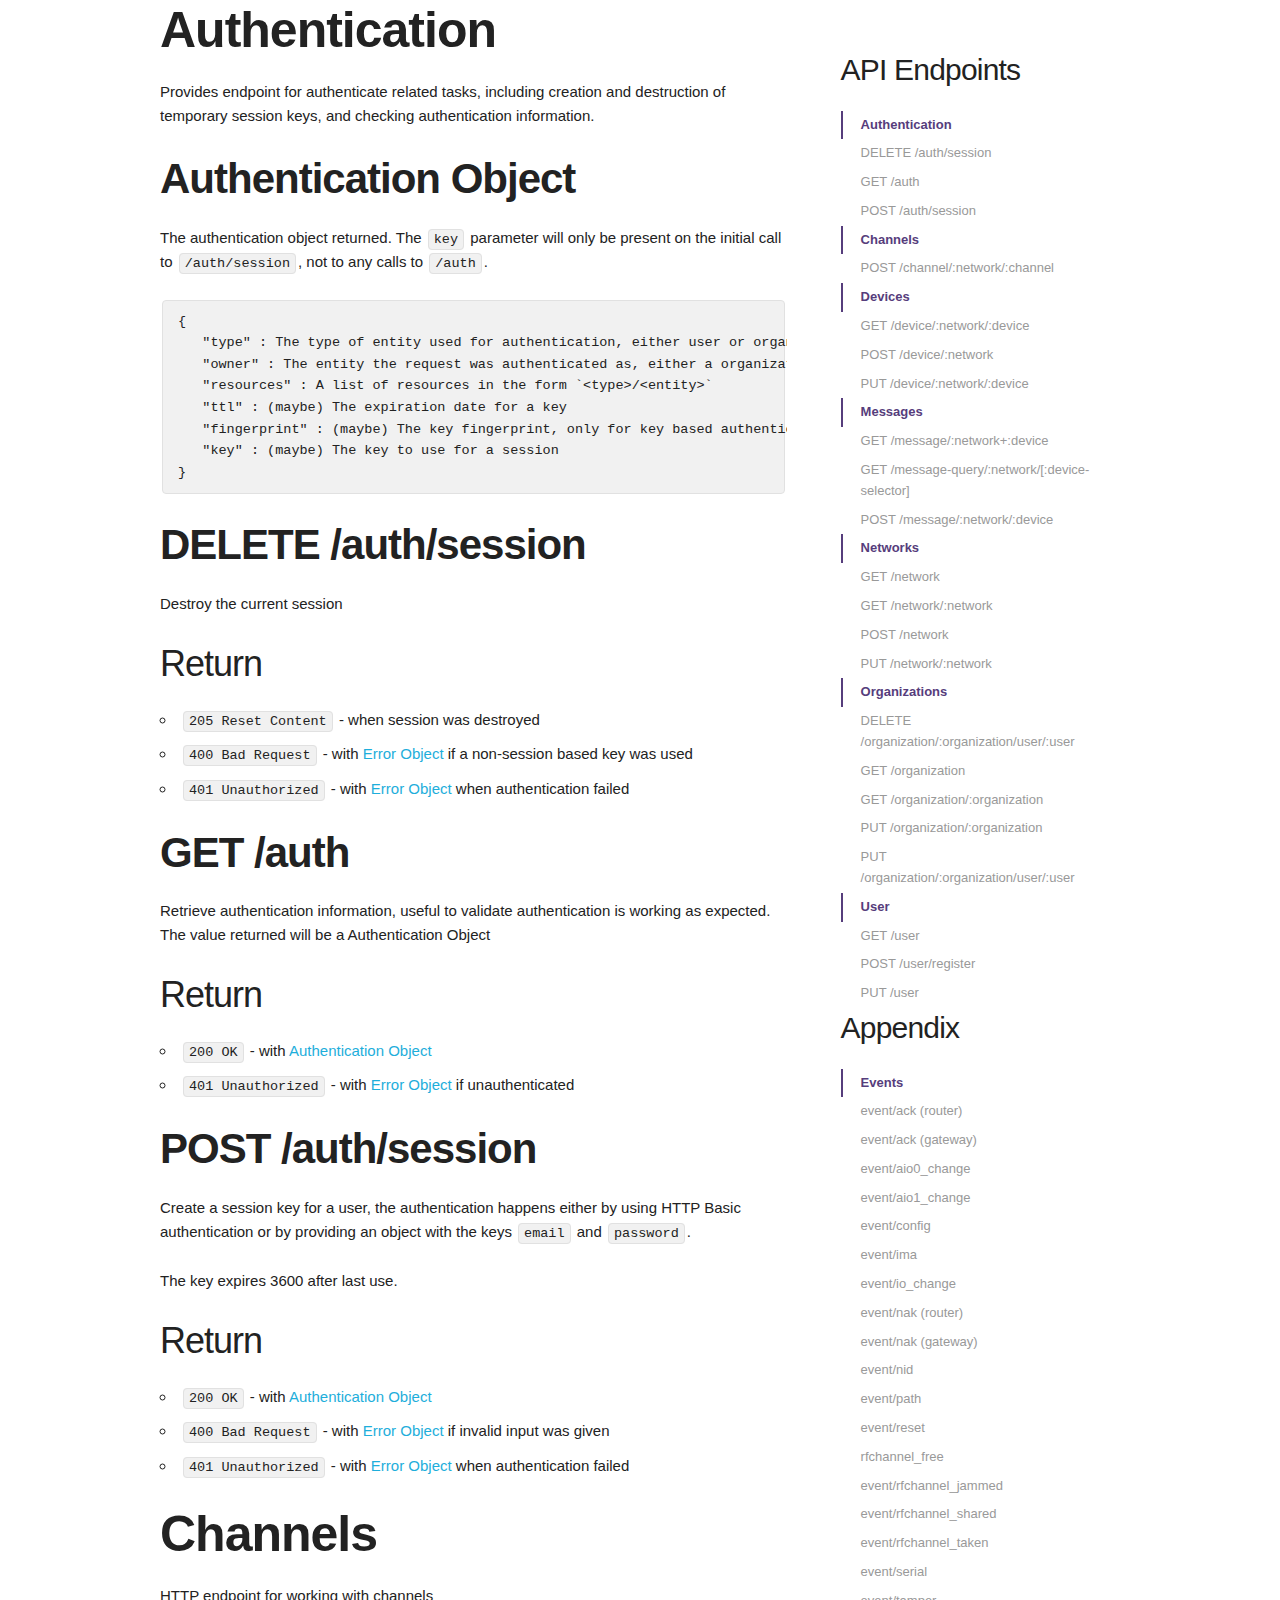
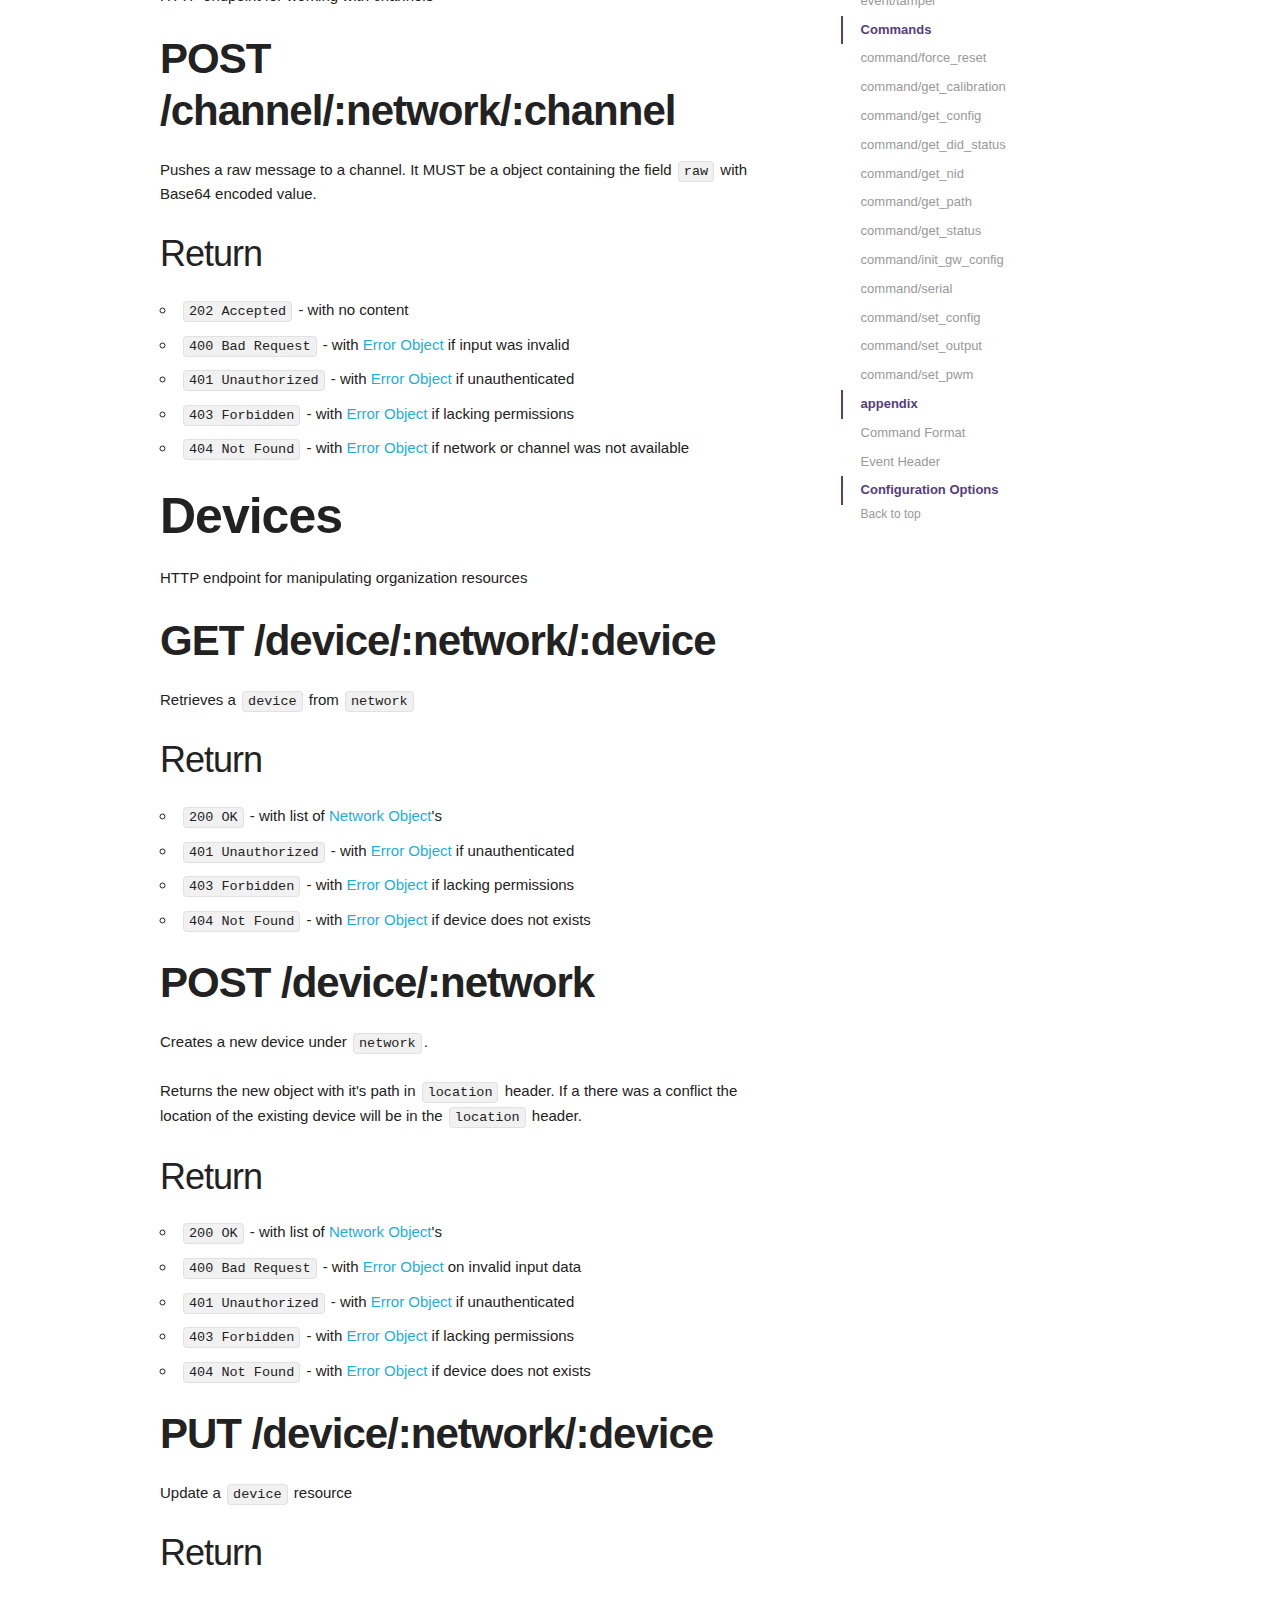
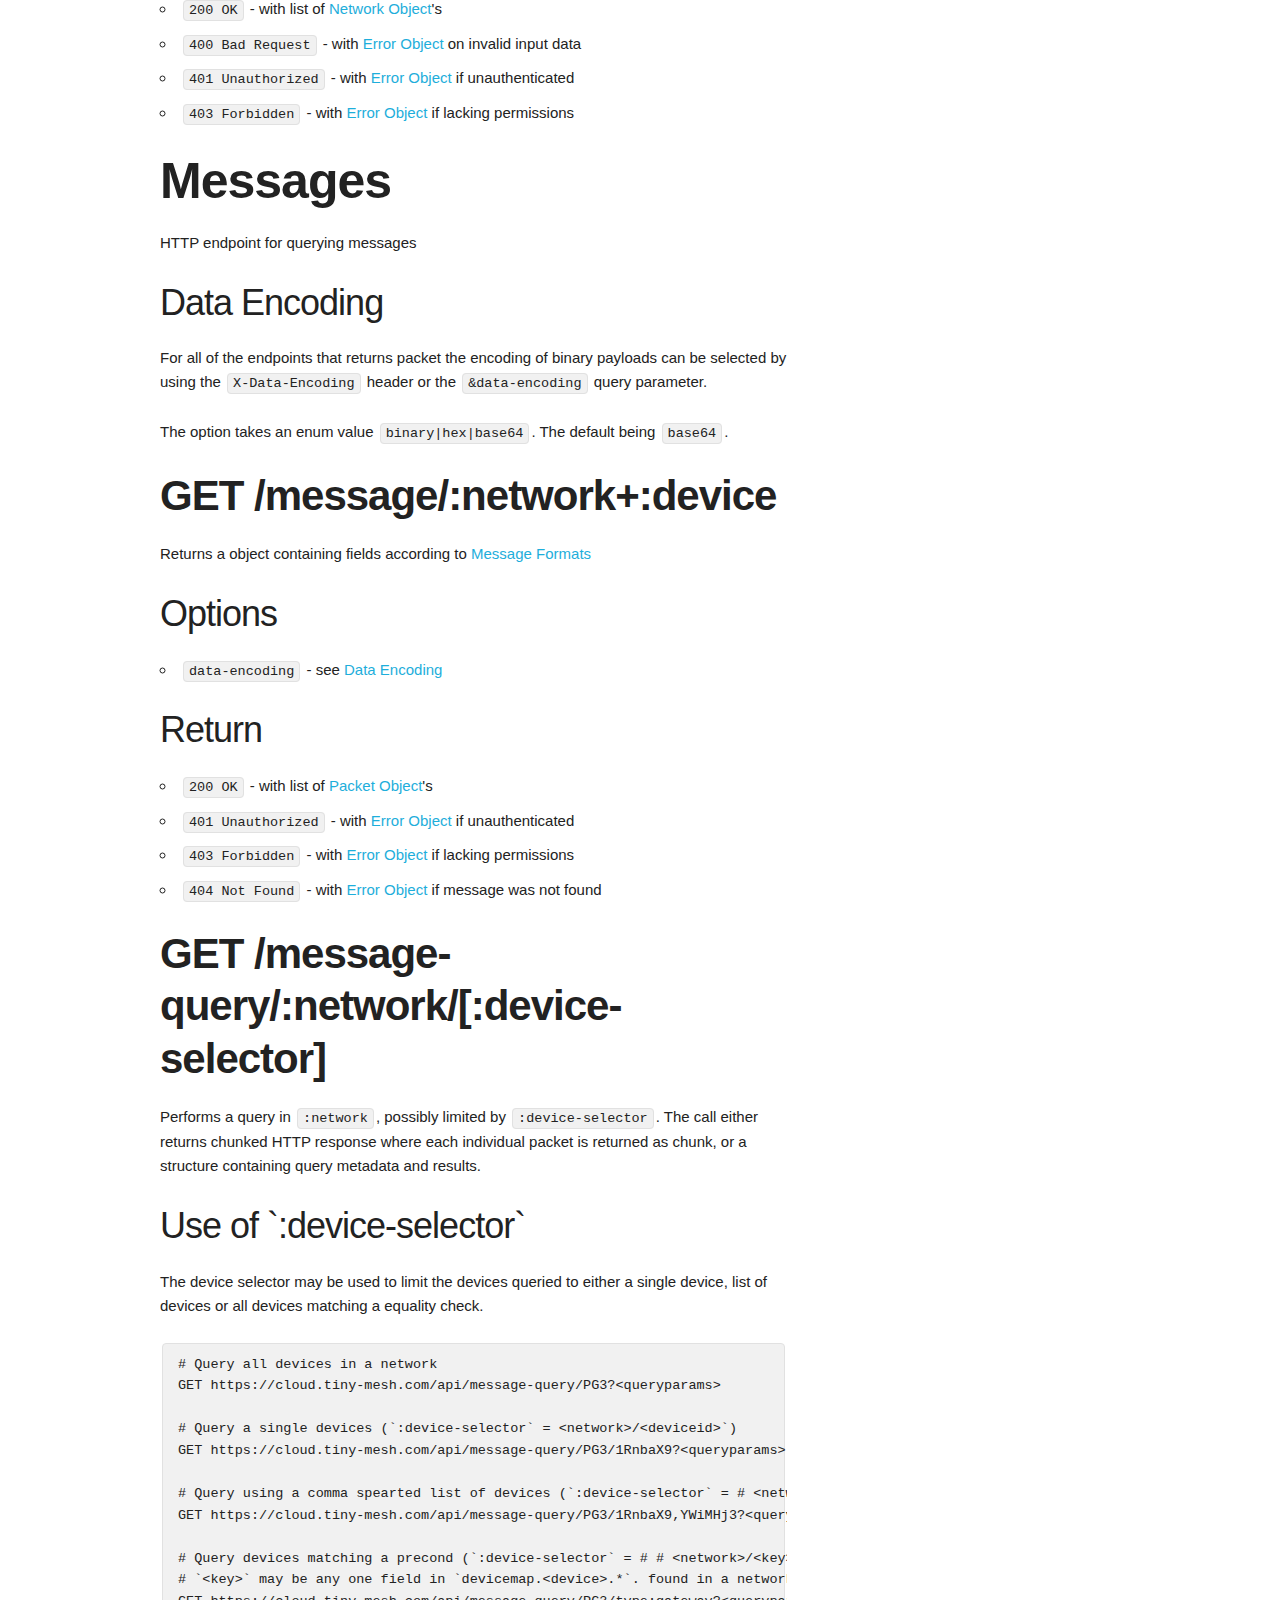
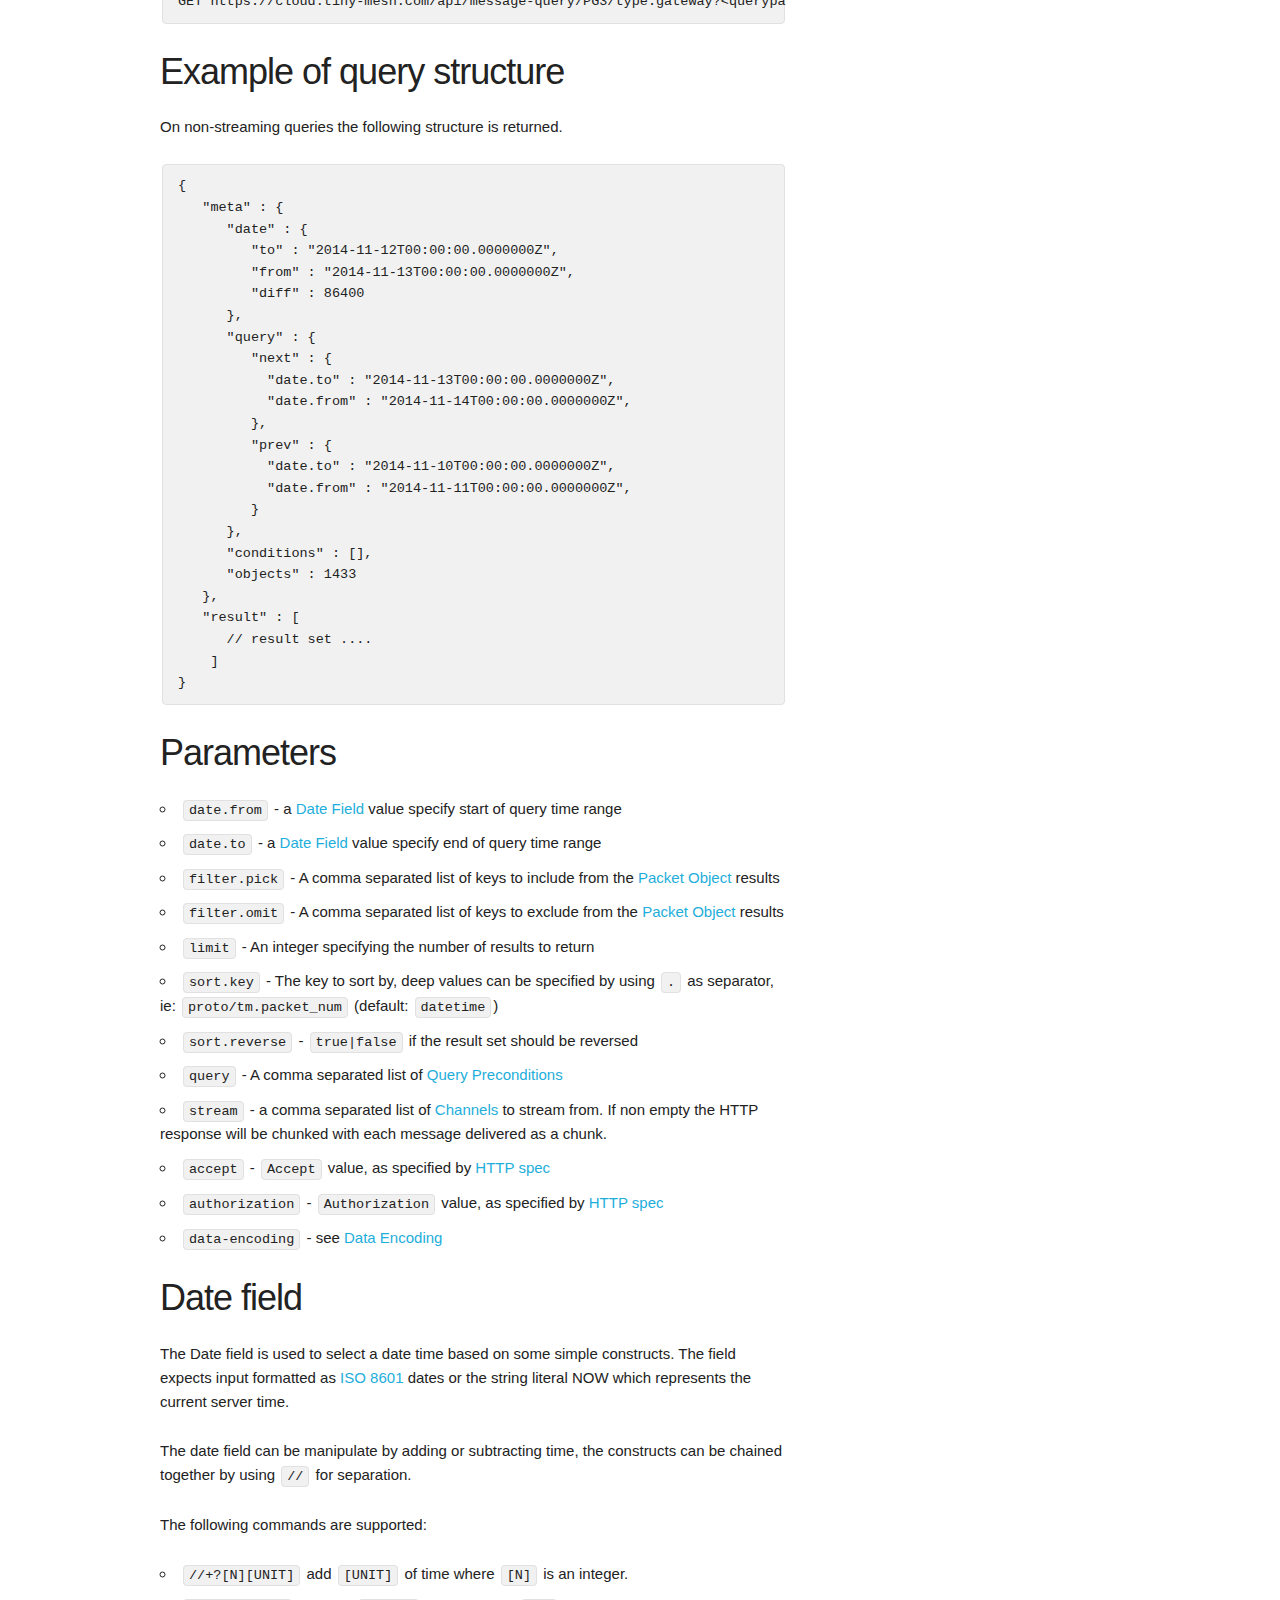
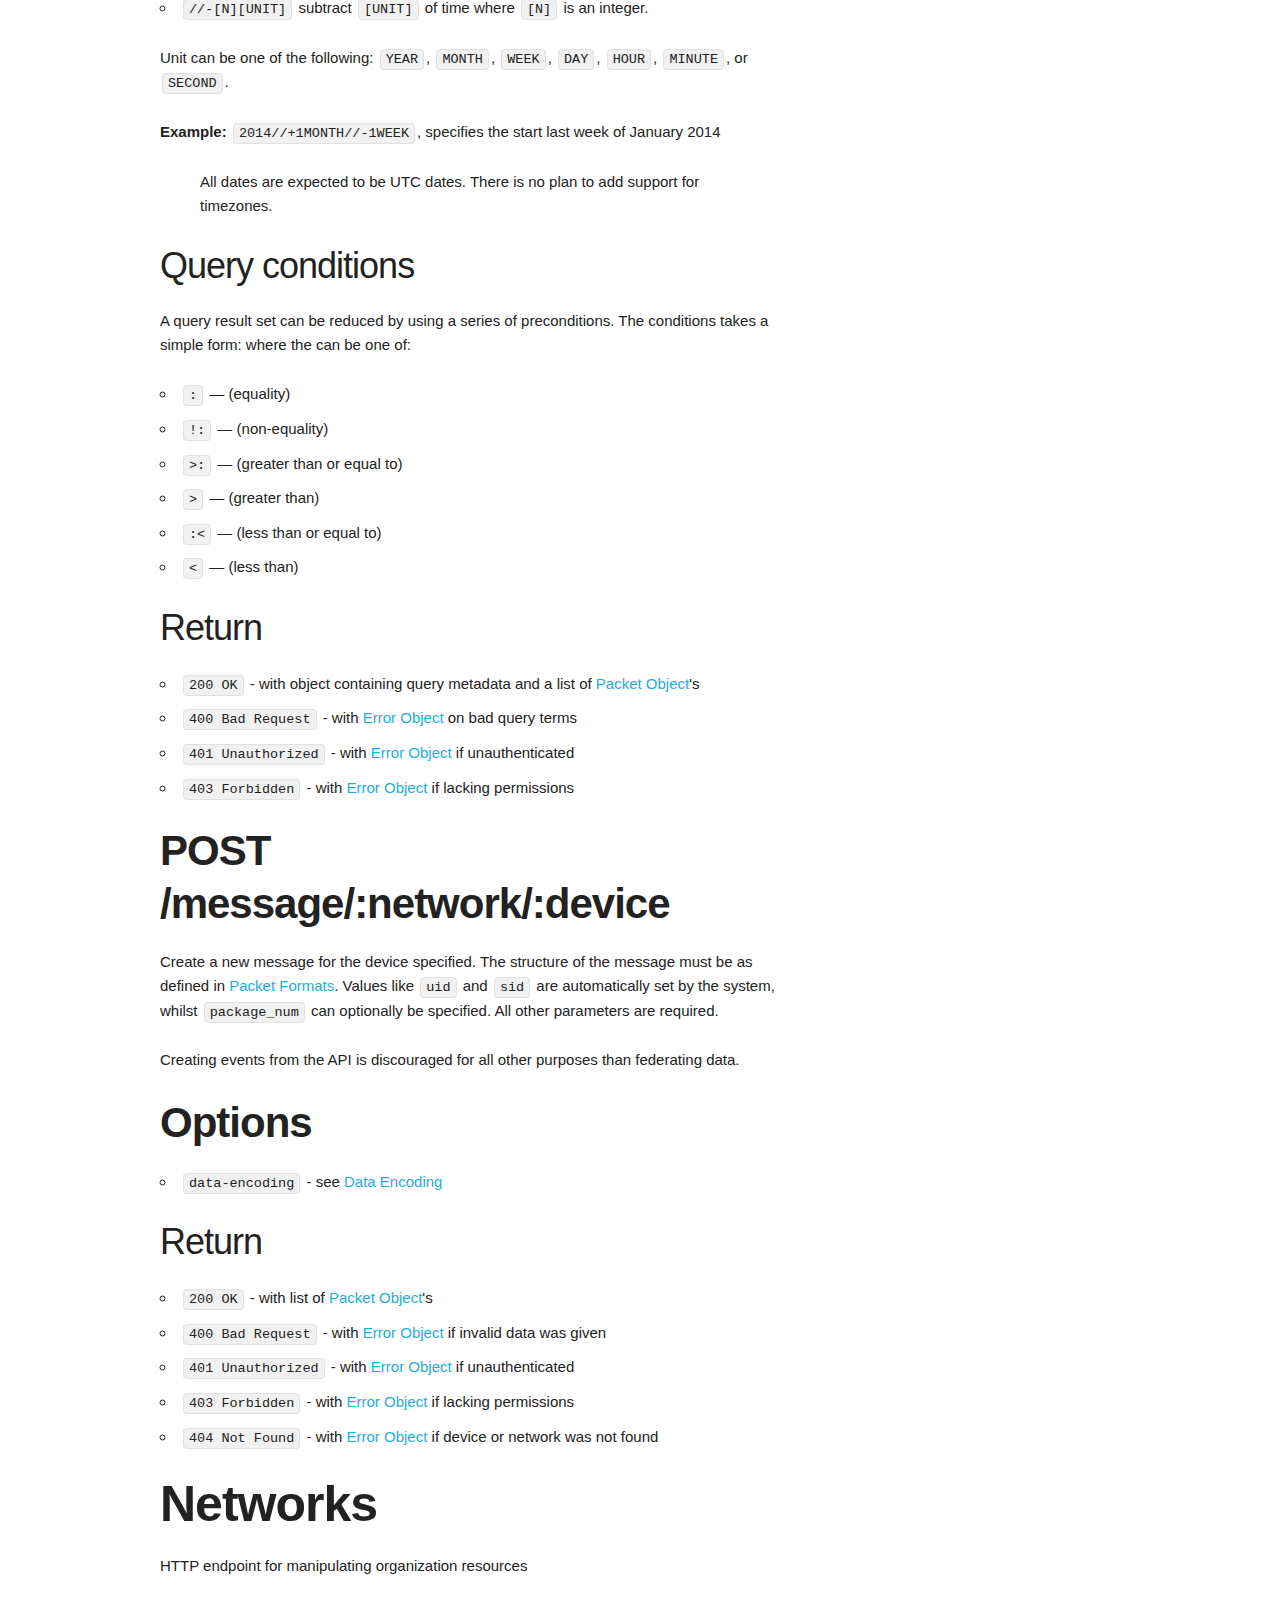
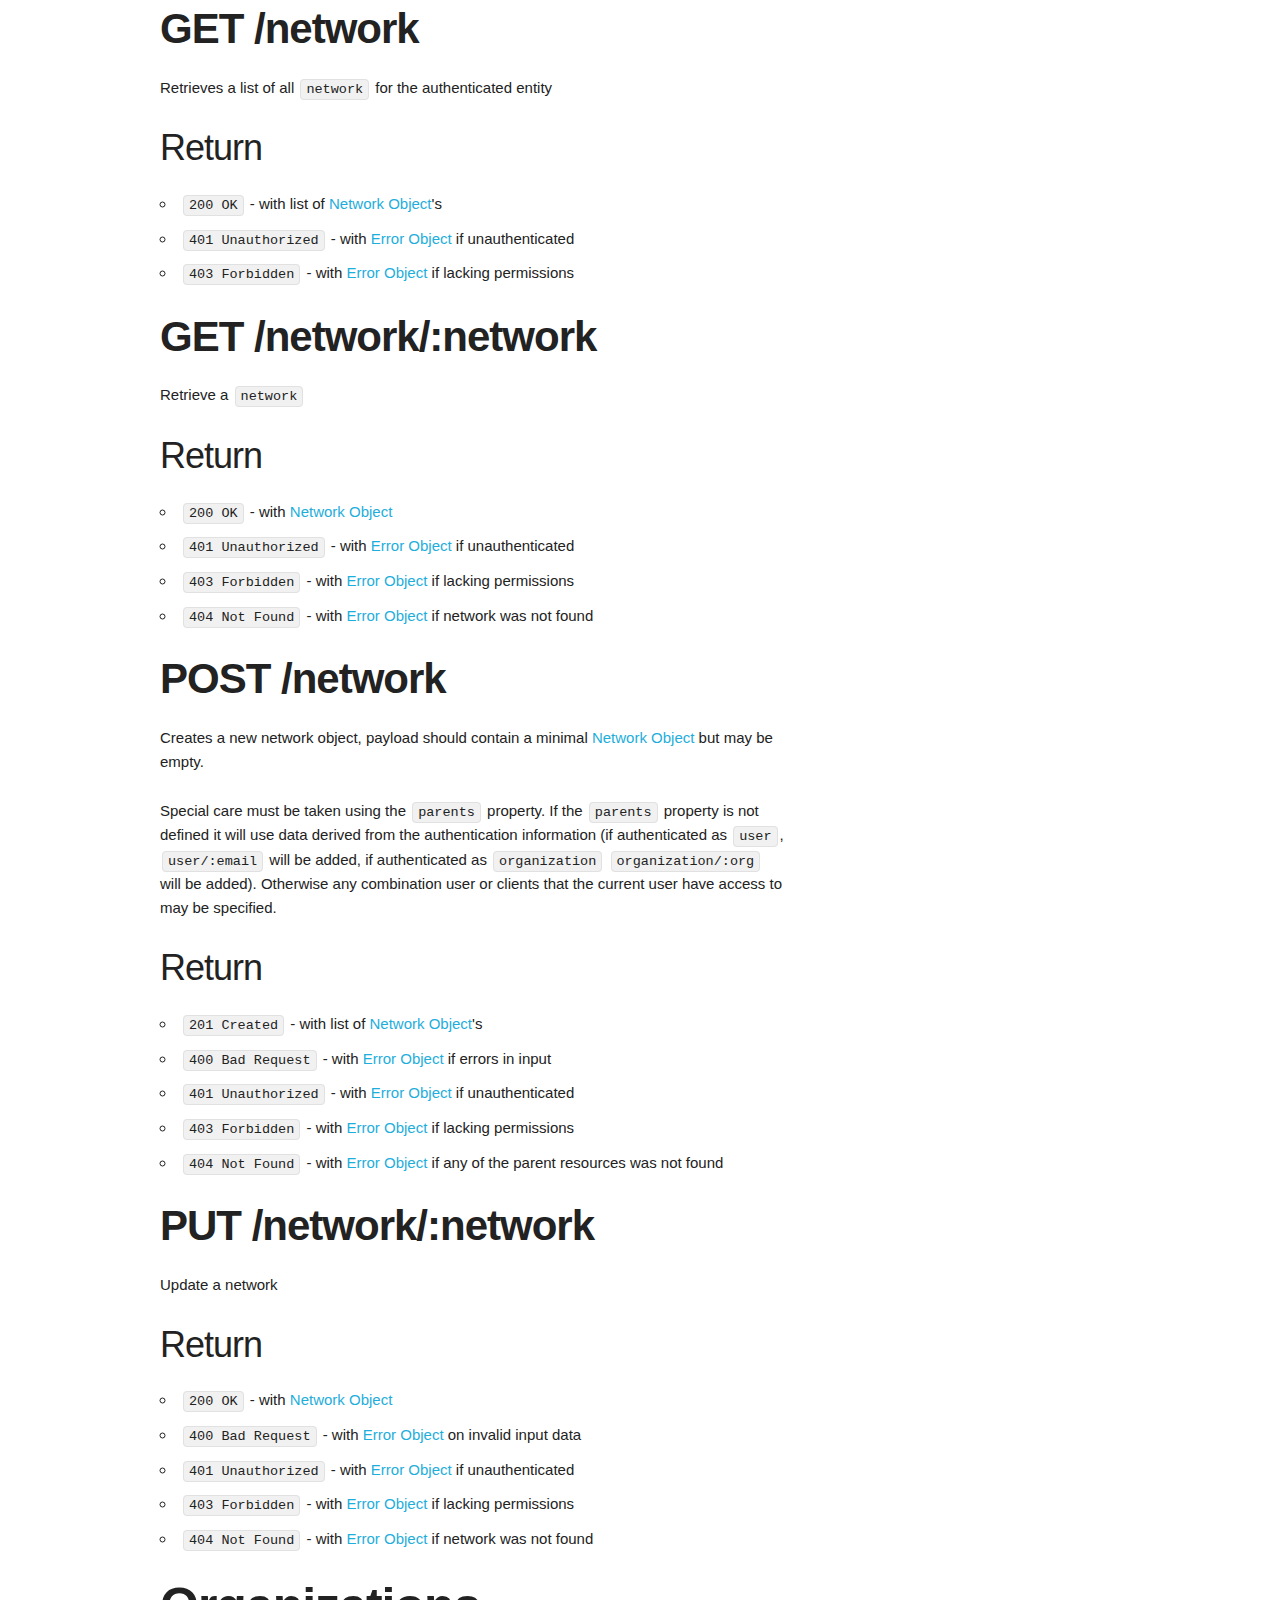
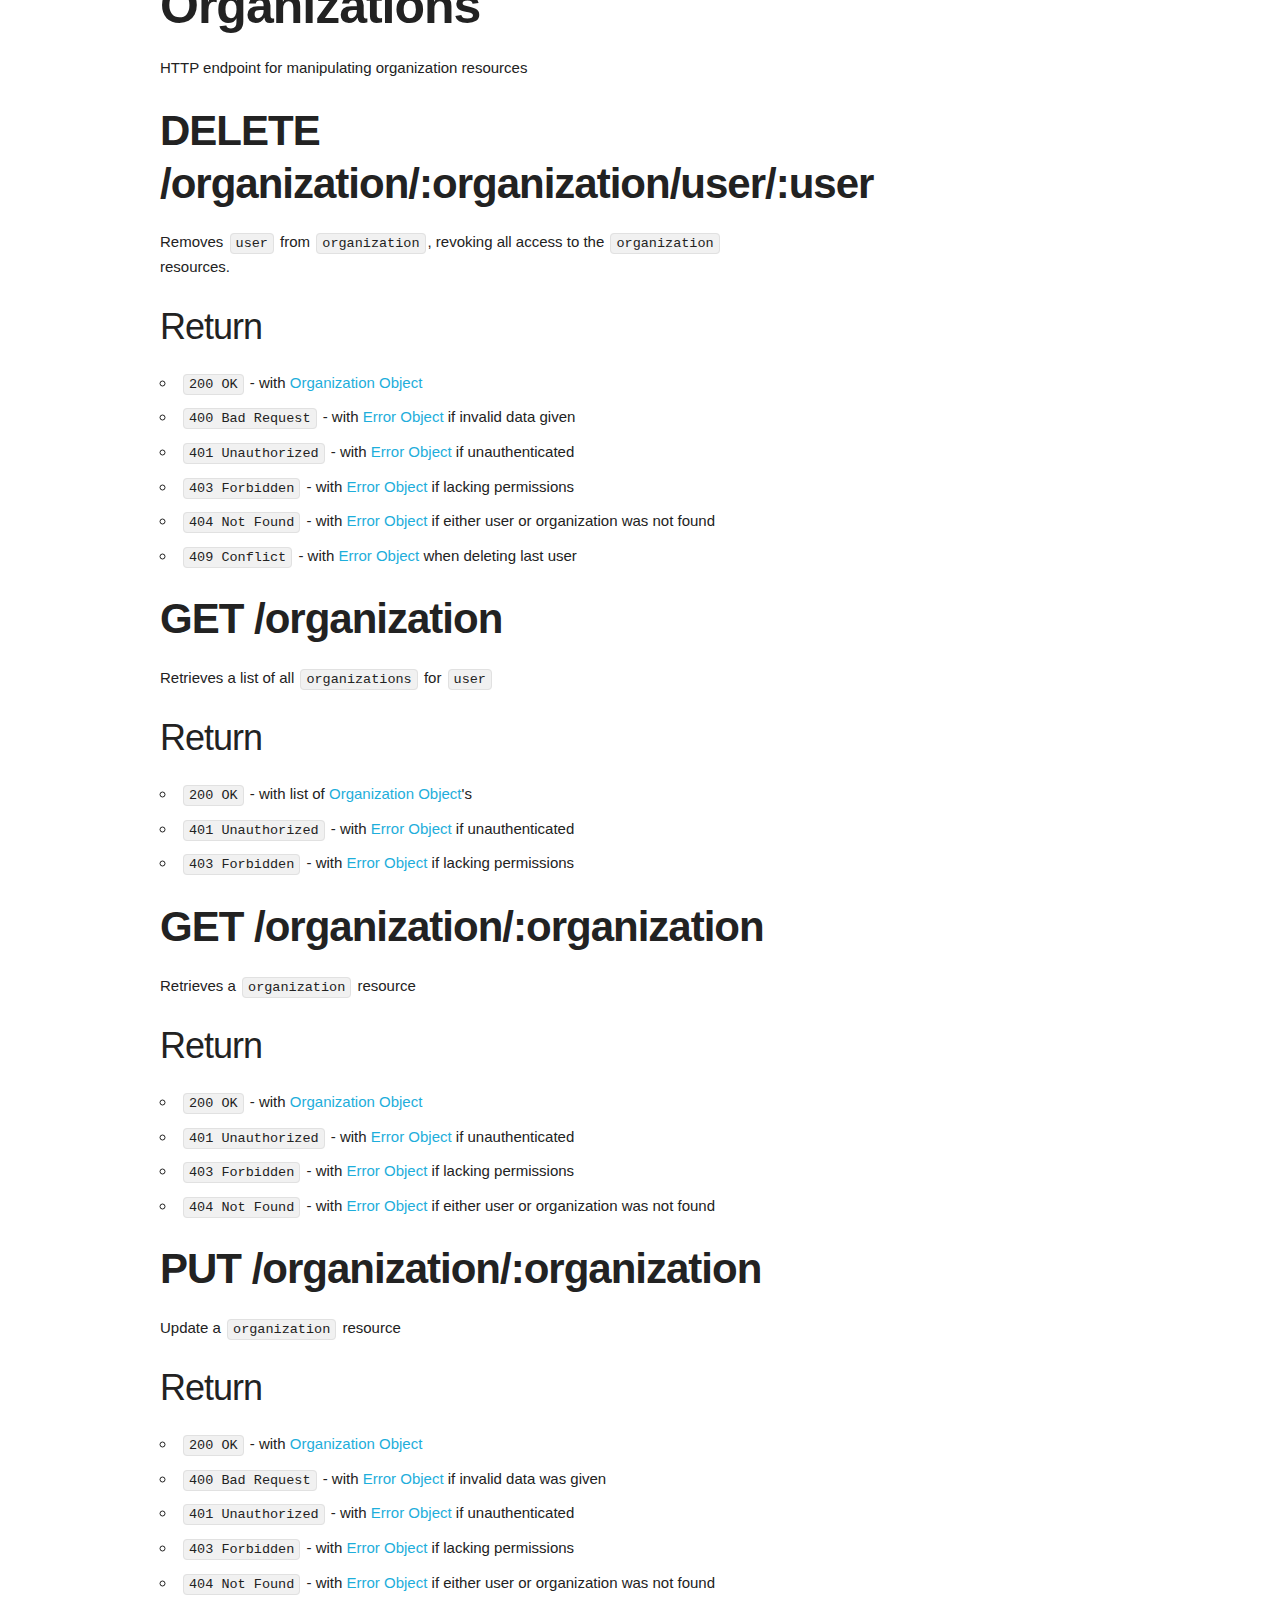
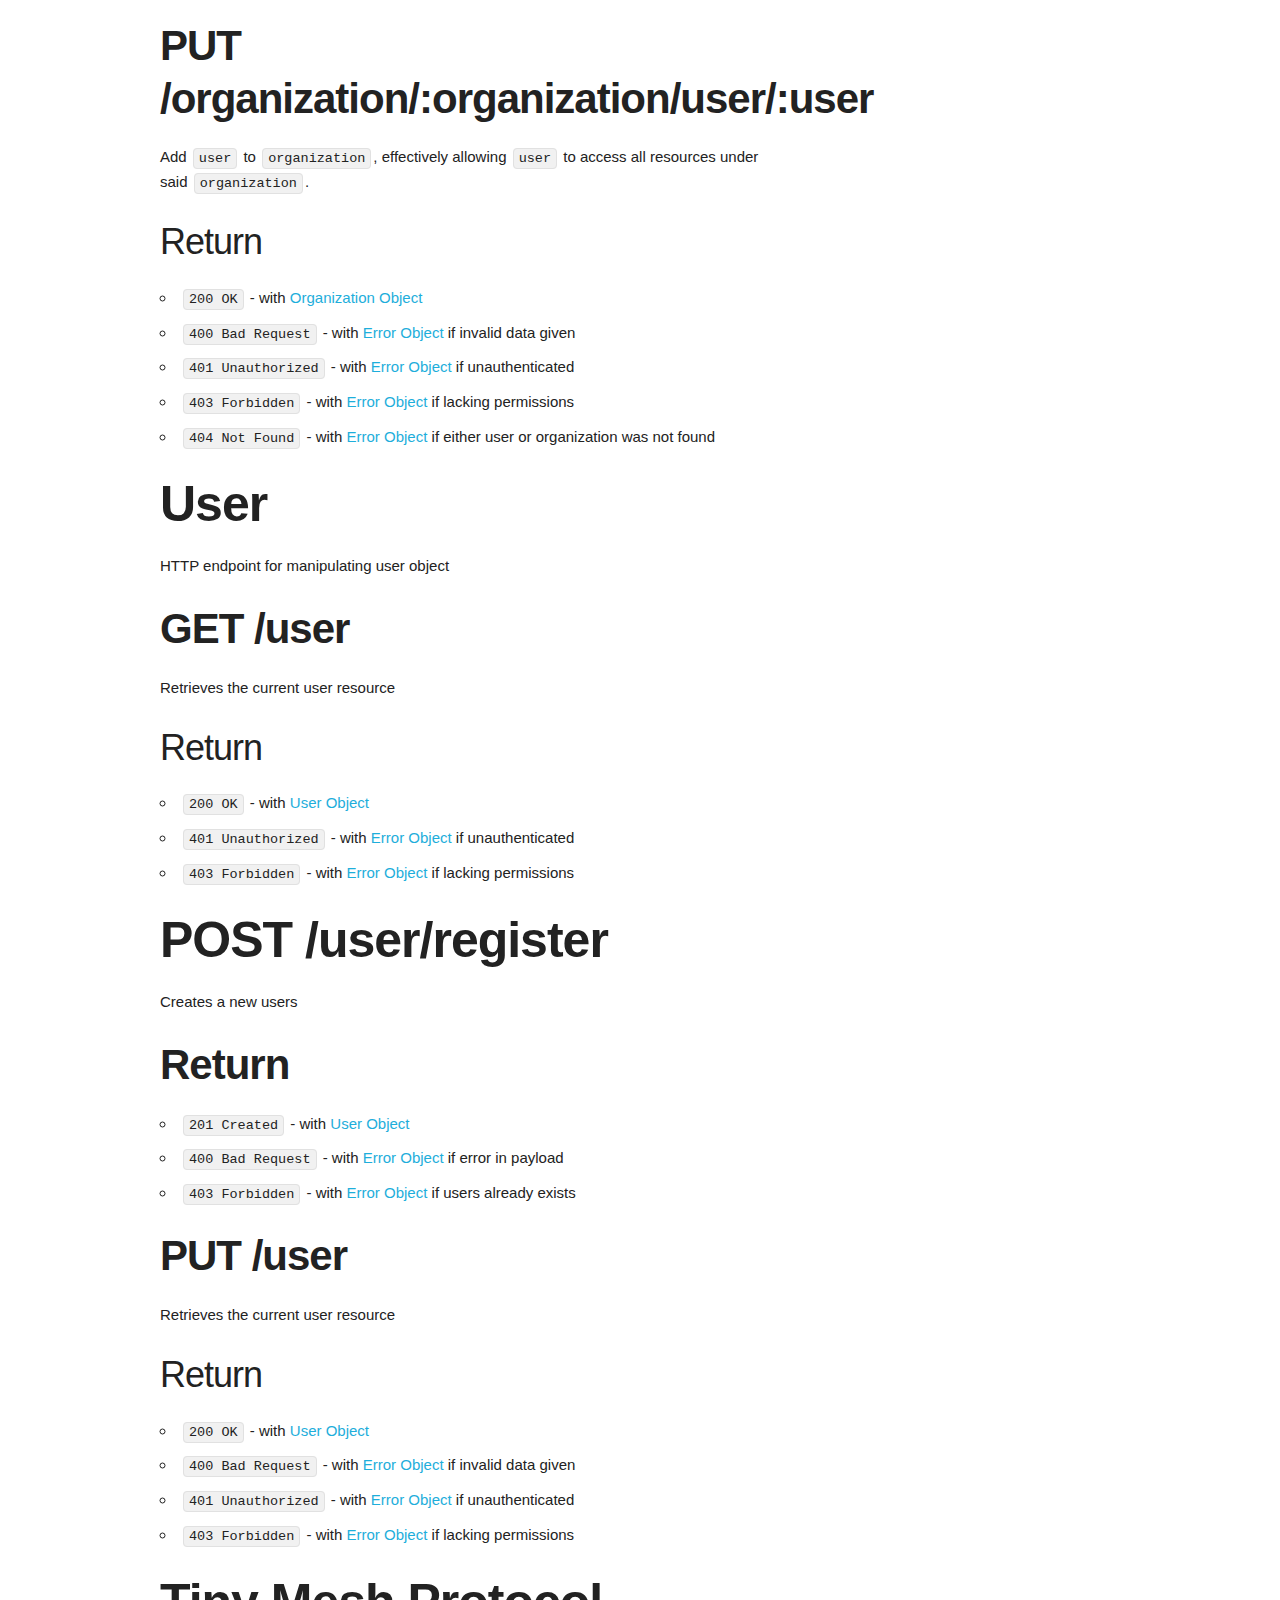
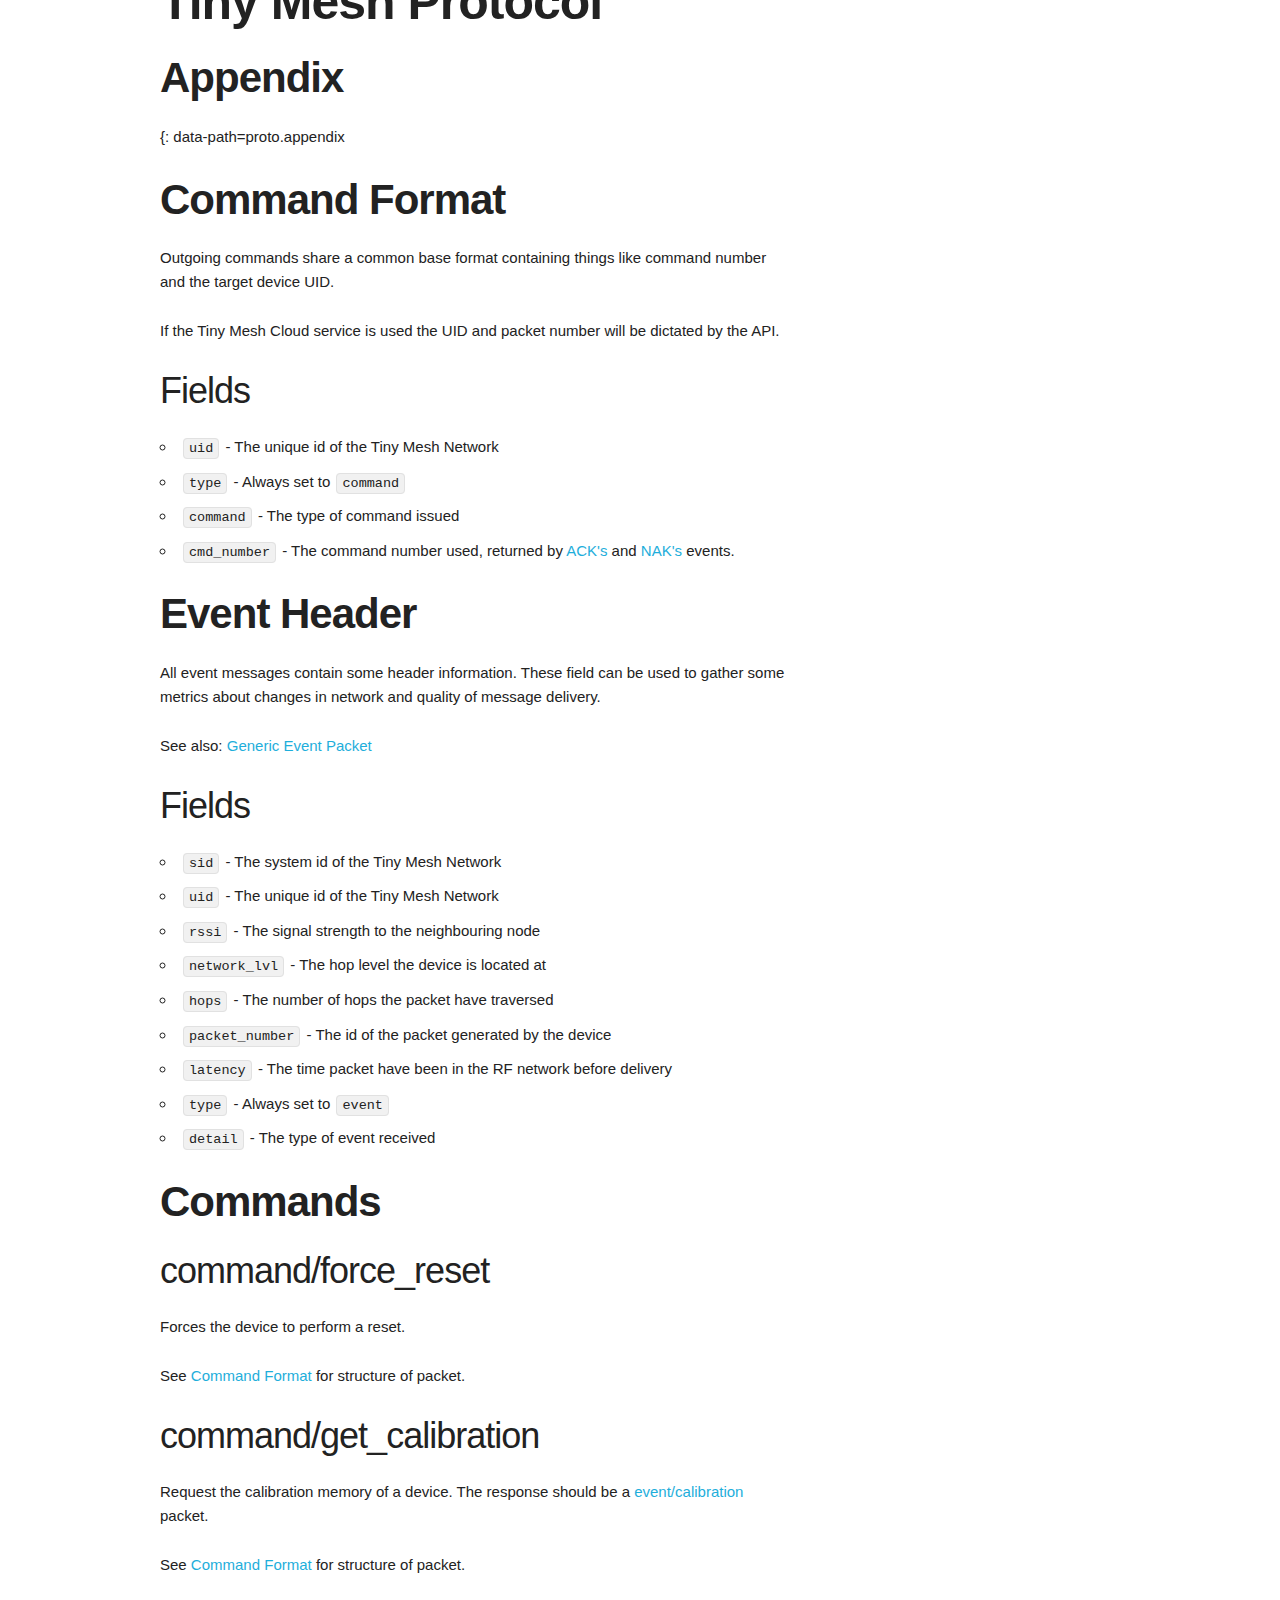
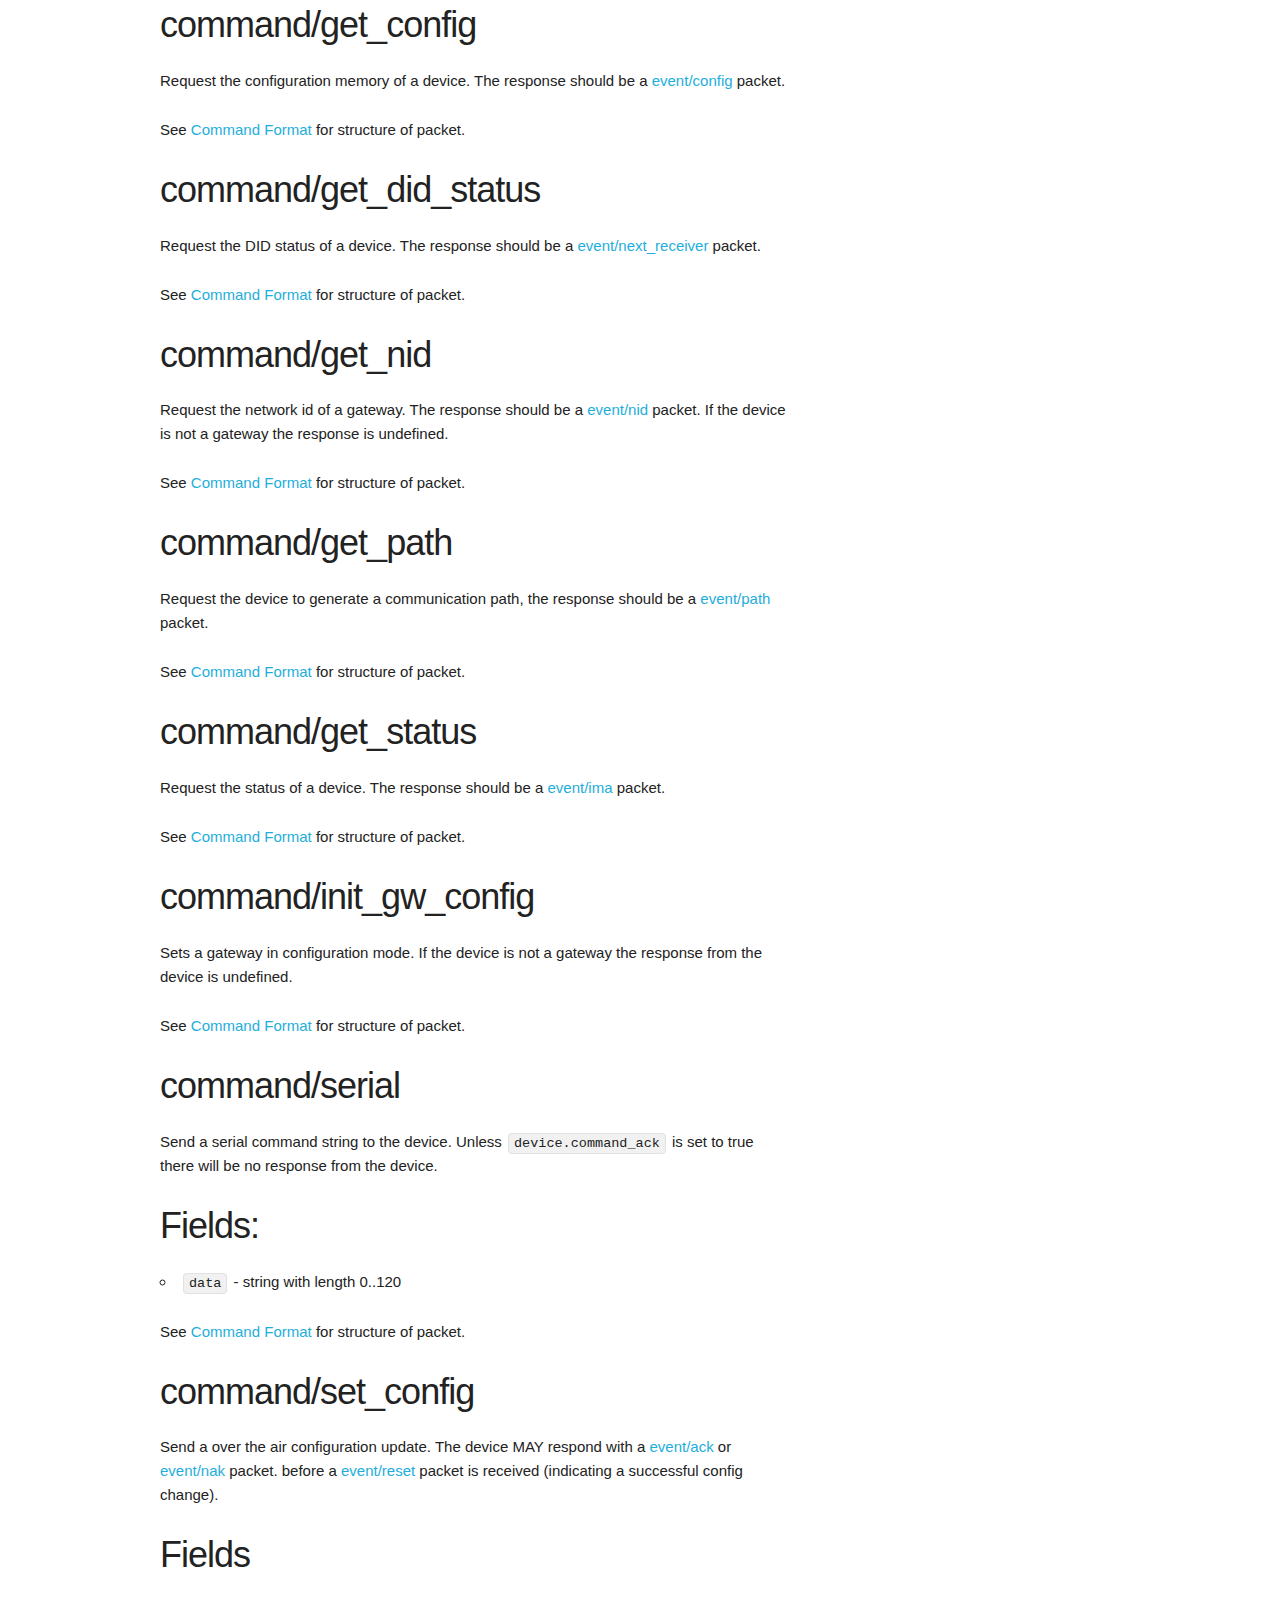
==== commit 48cecb39: "patch docs" ====
--- a/api/0.6.1-rc2/index.html
+++ b/api/0.6.1-rc2/index.html
@@ -1,6 +1,6 @@
 <html>
 	<head>
-		<title>HTTP API - Tiny Mesh</title>
+		<title></title>
 		<link rel="stylesheet" href="./style.css" />
 		<meta charset="UTF-8" />
 	</head>
@@ -10,21 +10,7 @@
 			<div class="container">
 				<div class="eight columns">
 					
-						<span class="hidden" id="endpoint"></span><h1 data-path="endpoint">Tiny Mesh Cloud API</h1>
-<p>Tinymesh Cloud™ is a SaaS platform that extends Tinymesh™ networks
-with a secure communication- and data storage infrastructure, and
-provides additional services for network configuration, key management
-and over-the-air (OTA) upgrades of devices.</p>
-<p>The service is accessed through a RESTfull API that consumes JSON data.
-The API tightly integrates with the Tinymesh™ protocol by providing
-high-level interfaces and development patterns familiar to industrial
-systems as well as the modern application developer.</p>
-<h2>Getting Started</h2>
-<p>To get started developing using the cloud you will need some
-hardware (available through a <a href="http://www.radiocrafts.com/index.php?sideID=41">Radiocrafts distributor</a>.
-Once setup the <a href="https://cloud.tiny-mesh.com/">Cloud Workbench</a>
-provides an easy to use interface for communicating with your devices.</p>
-
+						
 					
 						<span class="hidden" id="endpoint-authentication"></span><h1 id="authentication" data-path="endpoint.authentication">Authentication</h1>
 <p>Provides endpoint for authenticate related tasks, including creation
@@ -164,10 +150,21 @@
 					
 						<span class="hidden" id="endpoint-messages"></span><h1 data-path="endpoint.messages">Messages</h1>
 <p>HTTP endpoint for querying messages</p>
+<h3 id="endpoint-messages-data-encoding">Data Encoding</h3>
+<p>For all of the endpoints that returns packet the encoding of binary
+payloads can be selected by using the <code class="inline">X-Data-Encoding</code> header or
+the <code class="inline">&amp;data-encoding</code> query parameter.</p>
+<p>The option takes an enum value <code class="inline">binary|hex|base64</code>. The default
+being <code class="inline">base64</code>.</p>
 
 					
 						<span class="hidden" id="endpoint-messages-get-message-network-device"></span><h2 data-path="endpoint.messages.get-message-network-device">GET /message/:network+:device</h2>
 <p>Returns a object containing fields according to <a href="#message_formats">Message Formats</a></p>
+<h3>Options</h3>
+<ul>
+<li><code class="inline">data-encoding</code> - see <a href="#endpoint-messages-data-encoding">Data Encoding</a>
+</li>
+</ul>
 <h3>Return</h3>
 <ul>
 <li><code class="inline">200 OK</code> - with list of <a href="#packet_object">Packet Object</a>'s
@@ -259,6 +256,8 @@
 <li><code class="inline">authorization</code> - <code class="inline">Authorization</code> value, as specified by
 <a href="http://www.w3.org/Protocols/rfc2616/rfc2616-sec14.html#sec14.8">HTTP spec</a>
 </li>
+<li><code class="inline">data-encoding</code> - see <a href="#endpoint-messages-data-encoding">Data Encoding</a>
+</li>
 </ul>
 <h3 id="date_field" class="note">Date field</h3>
 <p>The Date field is used to select a date time based on some simple
@@ -316,8 +315,13 @@
 message must be as defined in <a href="#packet_formats">Packet Formats</a>. Values like <code class="inline">uid</code>
 and <code class="inline">sid</code> are automatically set by the system, whilst <code class="inline">package_num</code>
 can optionally be specified. All other parameters are required.</p>
-<p>Creating event or serial messages from the API is discouraged, for
-all other purposes than federating data.</p>
+<p>Creating events from the API is discouraged for all other purposes
+than federating data.</p>
+<h2>Options</h2>
+<ul>
+<li><code class="inline">data-encoding</code> - see <a href="#endpoint-messages-data-encoding">Data Encoding</a>
+</li>
+</ul>
 <h3>Return</h3>
 <ul>
 <li><code class="inline">200 OK</code> - with list of <a href="#packet_object">Packet Object</a>'s
@@ -510,6 +514,19 @@
 </ul>
 
 					
+						<span class="hidden" id="endpoint-user-post-user-register"></span><h1 data-path="endpoint.user.post-user-register">POST /user/register</h1>
+<p>Creates a new users</p>
+<h2>Return</h2>
+<ul>
+<li><code class="inline">201 Created</code> - with <a href="#user_object">User Object</a>
+</li>
+<li><code class="inline">400 Bad Request</code> - with <a href="#error_object">Error Object</a> if error in payload
+</li>
+<li><code class="inline">403 Forbidden</code> - with <a href="#error_object">Error Object</a> if users already exists
+</li>
+</ul>
+
+					
 						<span class="hidden" id="endpoint-user-put-user"></span><h2 data-path="endpoint.user.put-user">PUT /user</h2>
 <p>Retrieves the current user resource</p>
 <h3>Return</h3>
@@ -521,19 +538,6 @@
 <li><code class="inline">401 Unauthorized</code> - with <a href="#error_object">Error Object</a> if unauthenticated
 </li>
 <li><code class="inline">403 Forbidden</code> - with <a href="#error_object">Error Object</a> if lacking permissions
-</li>
-</ul>
-
-					
-						<span class="hidden" id="endpoint-user-user-register"></span><h1 data-path="endpoint.user.user-register">POST /user/register</h1>
-<p>Creates a new users</p>
-<h2>Return</h2>
-<ul>
-<li><code class="inline">201 Created</code> - with <a href="#user_object">User Object</a>
-</li>
-<li><code class="inline">400 Bad Request</code> - with <a href="#error_object">Error Object</a> if error in payload
-</li>
-<li><code class="inline">403 Forbidden</code> - with <a href="#error_object">Error Object</a> if users already exists
 </li>
 </ul>
 
@@ -910,14 +914,6 @@
 <li><code class="inline">reason</code> - The reason the command was rejected
 </li>
 </ul>
-<span class="hidden" id="proto-event-network_free"></span><p data-path="proto.event.network_free">See <a href="#proto.appendix.generic-event-packet">Event Format</a> for structure of packet.</p>
-<span class="hidden" id="proto-event-network_jammed"></span><h3 data-path="proto.event.network_jammed">event/network_jammed</h3>
-<p>See <a href="#proto.appendix.generic-event-packet">Event Format</a> for structure of packet.</p>
-<span class="hidden" id="proto-event-network_shared"></span><h3 data-path="proto.event.network_shared">event/network_shared</h3>
-<p>See <a href="#proto.appendix.generic-event-packet">Event Format</a> for structure of packet.</p>
-<span class="hidden" id="proto-event-network_taken"></span><h3 data-path="proto.event.network_taken">event/network_taken</h3>
-<p>See <a href="#proto.appendix.generic-event-packet">Event Format</a> for structure of packet.</p>
-<h3>event/network_free</h3>
 <span class="hidden" id="proto-event-nid"></span><h3 data-path="proto.event.nid">event/nid</h3>
 <h3>Fields</h3>
 <ul>
@@ -947,6 +943,14 @@
 </li>
 </ul>
 <p>See <a href="#proto.appendix.generic-event-packet">Event Format</a> for structure of packet.</p>
+<span class="hidden" id="proto-event-rfchannel_free"></span><p data-path="proto.event.rfchannel_free">See <a href="#proto.appendix.generic-event-packet">Event Format</a> for structure of packet.</p>
+<span class="hidden" id="proto-event-rfchannel_jammed"></span><h3 data-path="proto.event.rfchannel_jammed">event/rfchannel_jammed</h3>
+<p>See <a href="#proto.appendix.generic-event-packet">Event Format</a> for structure of packet.</p>
+<span class="hidden" id="proto-event-rfchannel_shared"></span><h3 data-path="proto.event.rfchannel_shared">event/rfchannel_shared</h3>
+<p>See <a href="#proto.appendix.generic-event-packet">Event Format</a> for structure of packet.</p>
+<span class="hidden" id="proto-event-rfchannel_taken"></span><h3 data-path="proto.event.rfchannel_taken">event/rfchannel_taken</h3>
+<p>See <a href="#proto.appendix.generic-event-packet">Event Format</a> for structure of packet.</p>
+<h3>event/rfchannel_free</h3>
 <span class="hidden" id="proto-event-serial"></span><h3 data-path="proto.event.serial">event/serial</h3>
 <p>Serial data received from a device.</p>
 <h3>Fields:</h3>
@@ -1108,9 +1112,9 @@
 										
 											<li><a class="block-link" href="#endpoint-user-get-user">GET /user</a></li>
 										
+											<li><a class="block-link" href="#endpoint-user-post-user-register">POST /user/register</a></li>
+										
 											<li><a class="block-link" href="#endpoint-user-put-user">PUT /user</a></li>
-										
-											<li><a class="block-link" href="#endpoint-user-user-register">POST /user/register</a></li>
 										
 									</ul>
 								</li>
@@ -1145,19 +1149,19 @@
 										
 											<li><a class="block-link" href="#proto-event-nak-gw">event/nak (gateway)</a></li>
 										
-											<li><a class="block-link" href="#proto-event-network_free">network_free</a></li>
-										
-											<li><a class="block-link" href="#proto-event-network_jammed">event/network_jammed</a></li>
-										
-											<li><a class="block-link" href="#proto-event-network_shared">event/network_shared</a></li>
-										
-											<li><a class="block-link" href="#proto-event-network_taken">event/network_taken</a></li>
-										
 											<li><a class="block-link" href="#proto-event-nid">event/nid</a></li>
 										
 											<li><a class="block-link" href="#proto-event-path">event/path</a></li>
 										
 											<li><a class="block-link" href="#proto-event-reset">event/reset</a></li>
+										
+											<li><a class="block-link" href="#proto-event-rfchannel_free">rfchannel_free</a></li>
+										
+											<li><a class="block-link" href="#proto-event-rfchannel_jammed">event/rfchannel_jammed</a></li>
+										
+											<li><a class="block-link" href="#proto-event-rfchannel_shared">event/rfchannel_shared</a></li>
+										
+											<li><a class="block-link" href="#proto-event-rfchannel_taken">event/rfchannel_taken</a></li>
 										
 											<li><a class="block-link" href="#proto-event-serial">event/serial</a></li>
 										
--- a/api/0.6.1-rc2/style.css
+++ b/api/0.6.1-rc2/style.css
@@ -820,6 +820,20 @@
 @media (min-width: 1200px) {}
 
 @charset "utf-8";
+
+.back-to-top {
+  padding: 4px 10px;
+  margin-top: 10px;
+  margin-left: 10px;
+  font-size: 12px;
+  font-weight: 500;
+  color: #999;
+}
+.back-to-top:hover {
+  color: #3d3d7c;
+  text-decoration: none;
+}
+
 .docs-footer {
   padding-bottom: 40px;
   color: #777;
@@ -856,41 +870,55 @@
   }
 }
 
+h1, h2 {
+	font-weight: bold;
+}
+
+.u-pull-right {
+  float: right !important; }
+.u-pull-left {
+  float: left !important; }
+
+a {
+text-decoration: none;
+}
+
+.nav {
+	margin: 0;
+	padding-left: 0;
+	list-style: none;
+}
+
+.nav > li {
+	position: relative;
+	display: block;
+	margin-bottom: 0px;
+}
+
+.nav > li > a {
+	position: relative;
+	display: block;
+	padding: 10px 15px;
+}
+.nav li > a {
+	display: block;
+	padding: 4px 20px;
+	font-size: 13px;
+	font-weight: 500;
+	color: #999;
+	-webkit-transition: none;
+	-moz-transition: none;
+	-ms-transition: none;
+	-o-transition: none;
+	transition: none;
+}
+.nav .active > a {
+	padding-left: 18px;
+	font-weight: bold;
+	color: #563d7c;
+	background-color: transparent;
+	border-left: 2px solid #563d7c;
+	}
+
 #docs-aside { margin-left: 1em; margin-top: 50px; }
 ul.docs-sidenav.nav { margin-bottom: 1em; }
-
-.back-to-top {
-	color: #888;
-	text-decoration: none;
-	text-transform: uppercase;
-	font-size: 1rem;
-	padding-left: 2rem;
-}
-.back-to-top:hover {
-  color: #3d3d7c;
-  text-decoration: none;
-}
-
-#docs-aside h4:first-child {margin-top: 13.3rem;}
-#docs-aside h4, #docs-aside .nav a, .back-to-top { color: #888; text-decoration: none; }
-#docs-aside h4 { margin: 0; padding: 0; }
-.nav, .nav li { padding: 0 0 0 1rem; margin: 0; }
-#docs-aside h4 {
-	font-size: 2rem;
-	border-bottom: 1px solid #eee;
-	margin-bottom: 1rem;
-	padding-left: 1rem;
-}
-#docs-aside .nav a { font-size: 1.3rem; }
-
-.nav { list-style: none; }
-#docs-aside > .nav > li { margin-bottom: 1.5rem; }
-#docs-aside > .nav > li > a {
-	font-weight: bold;
-	color: #563d7c;
-}
-
-h1 {
-	margin-top: 10rem;
-	border-bottom: 1px solid #eee;
-}
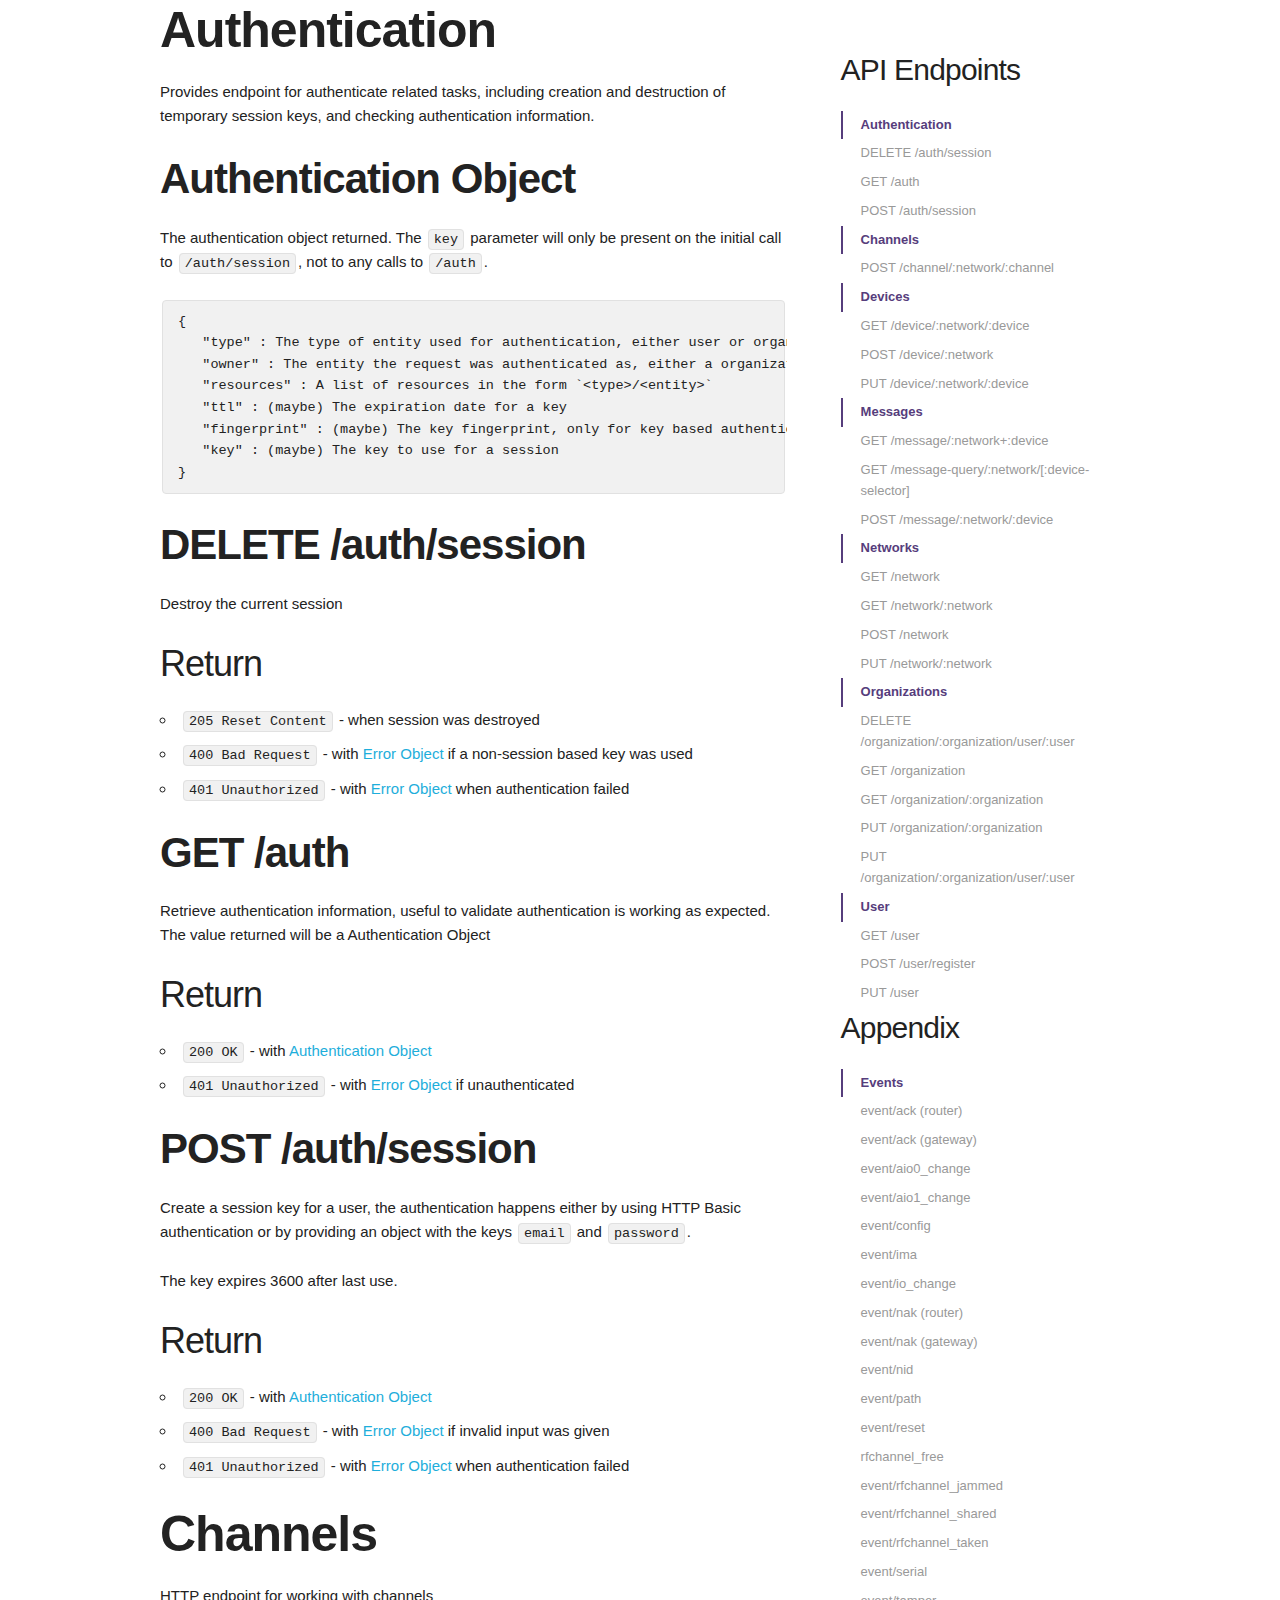
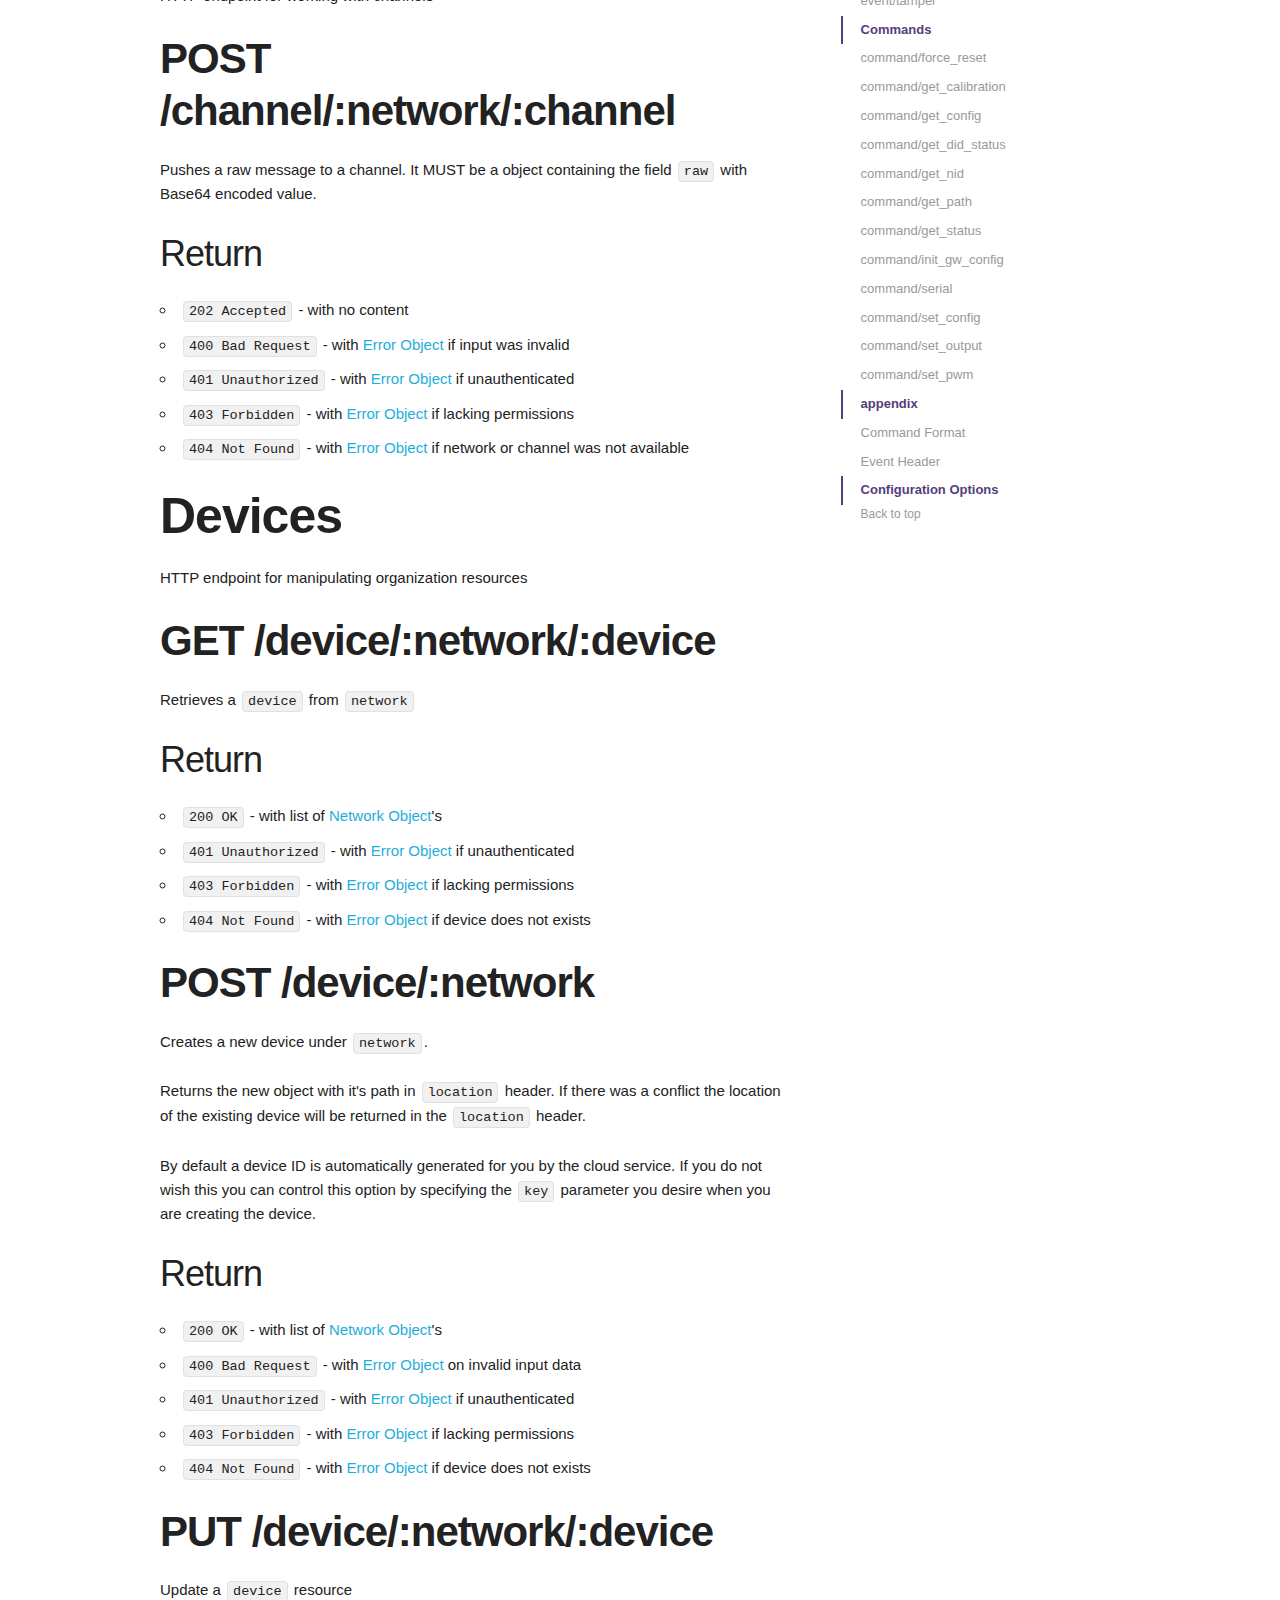
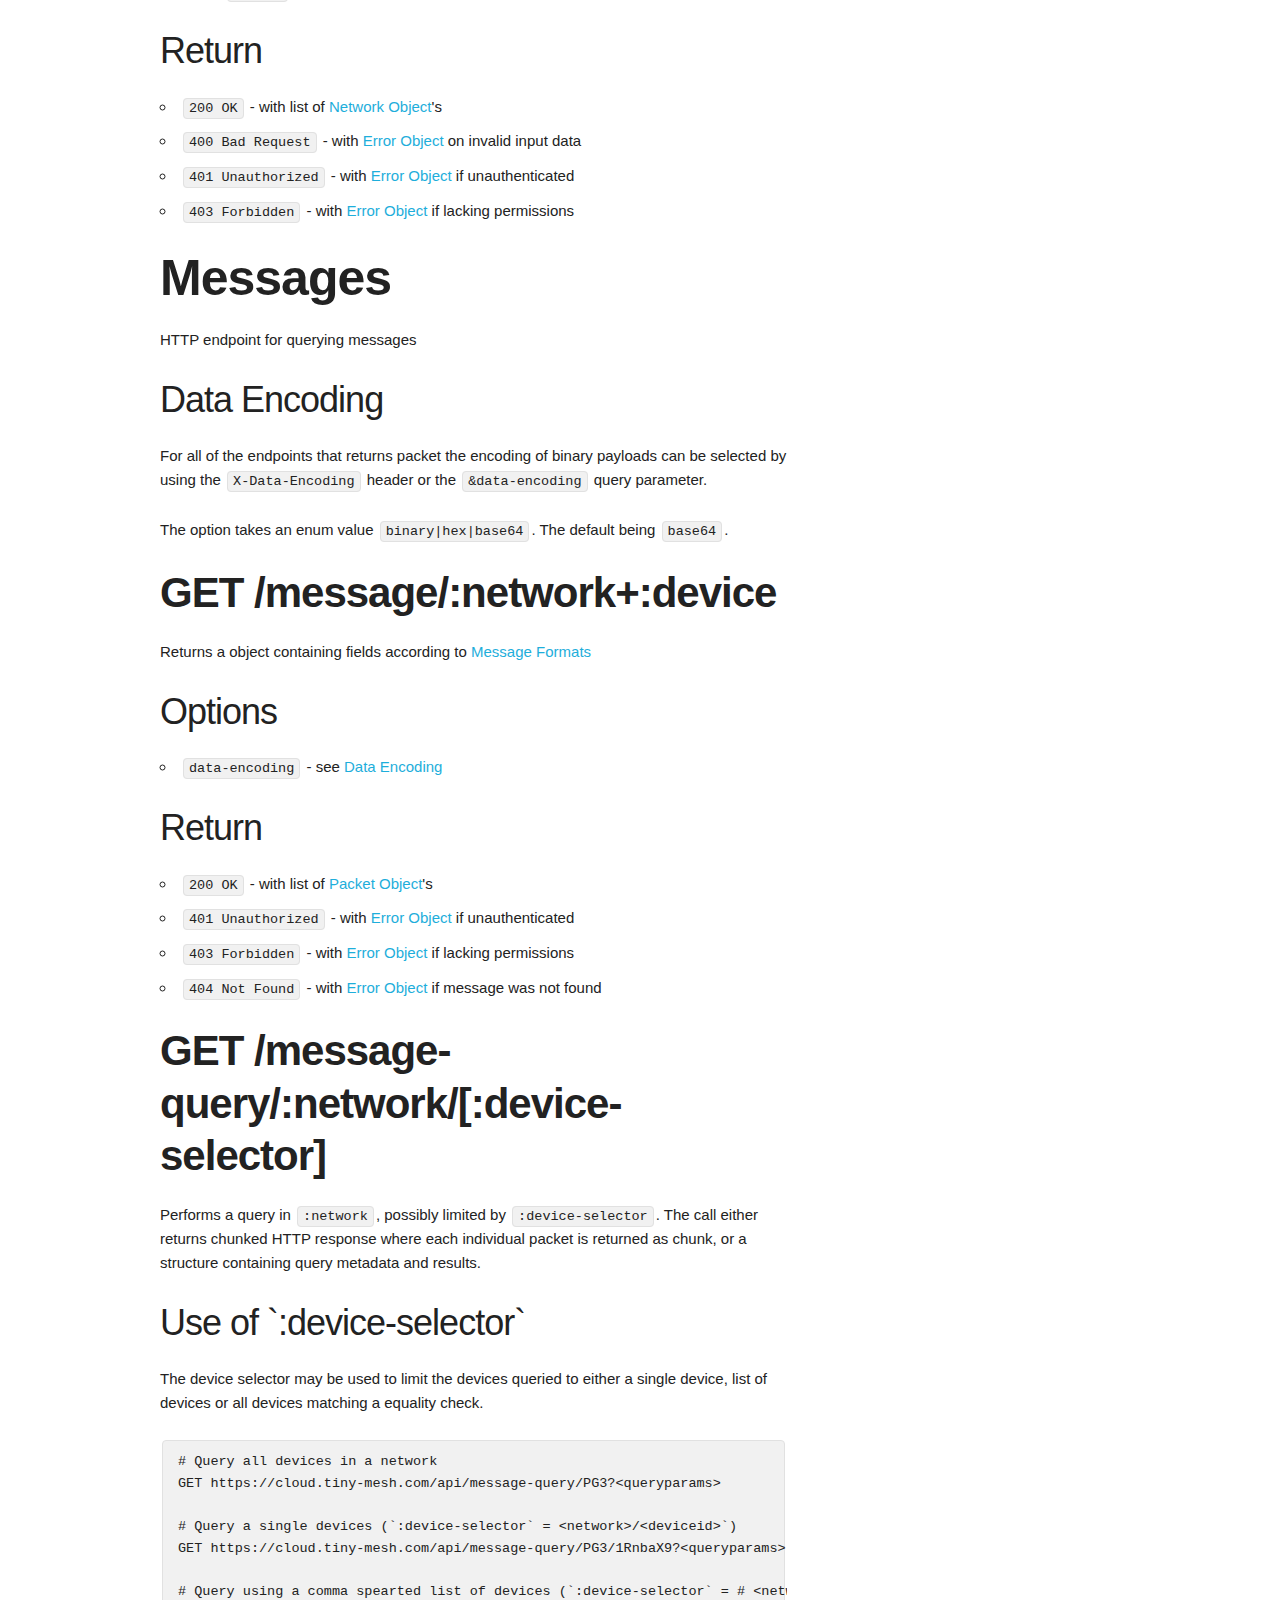
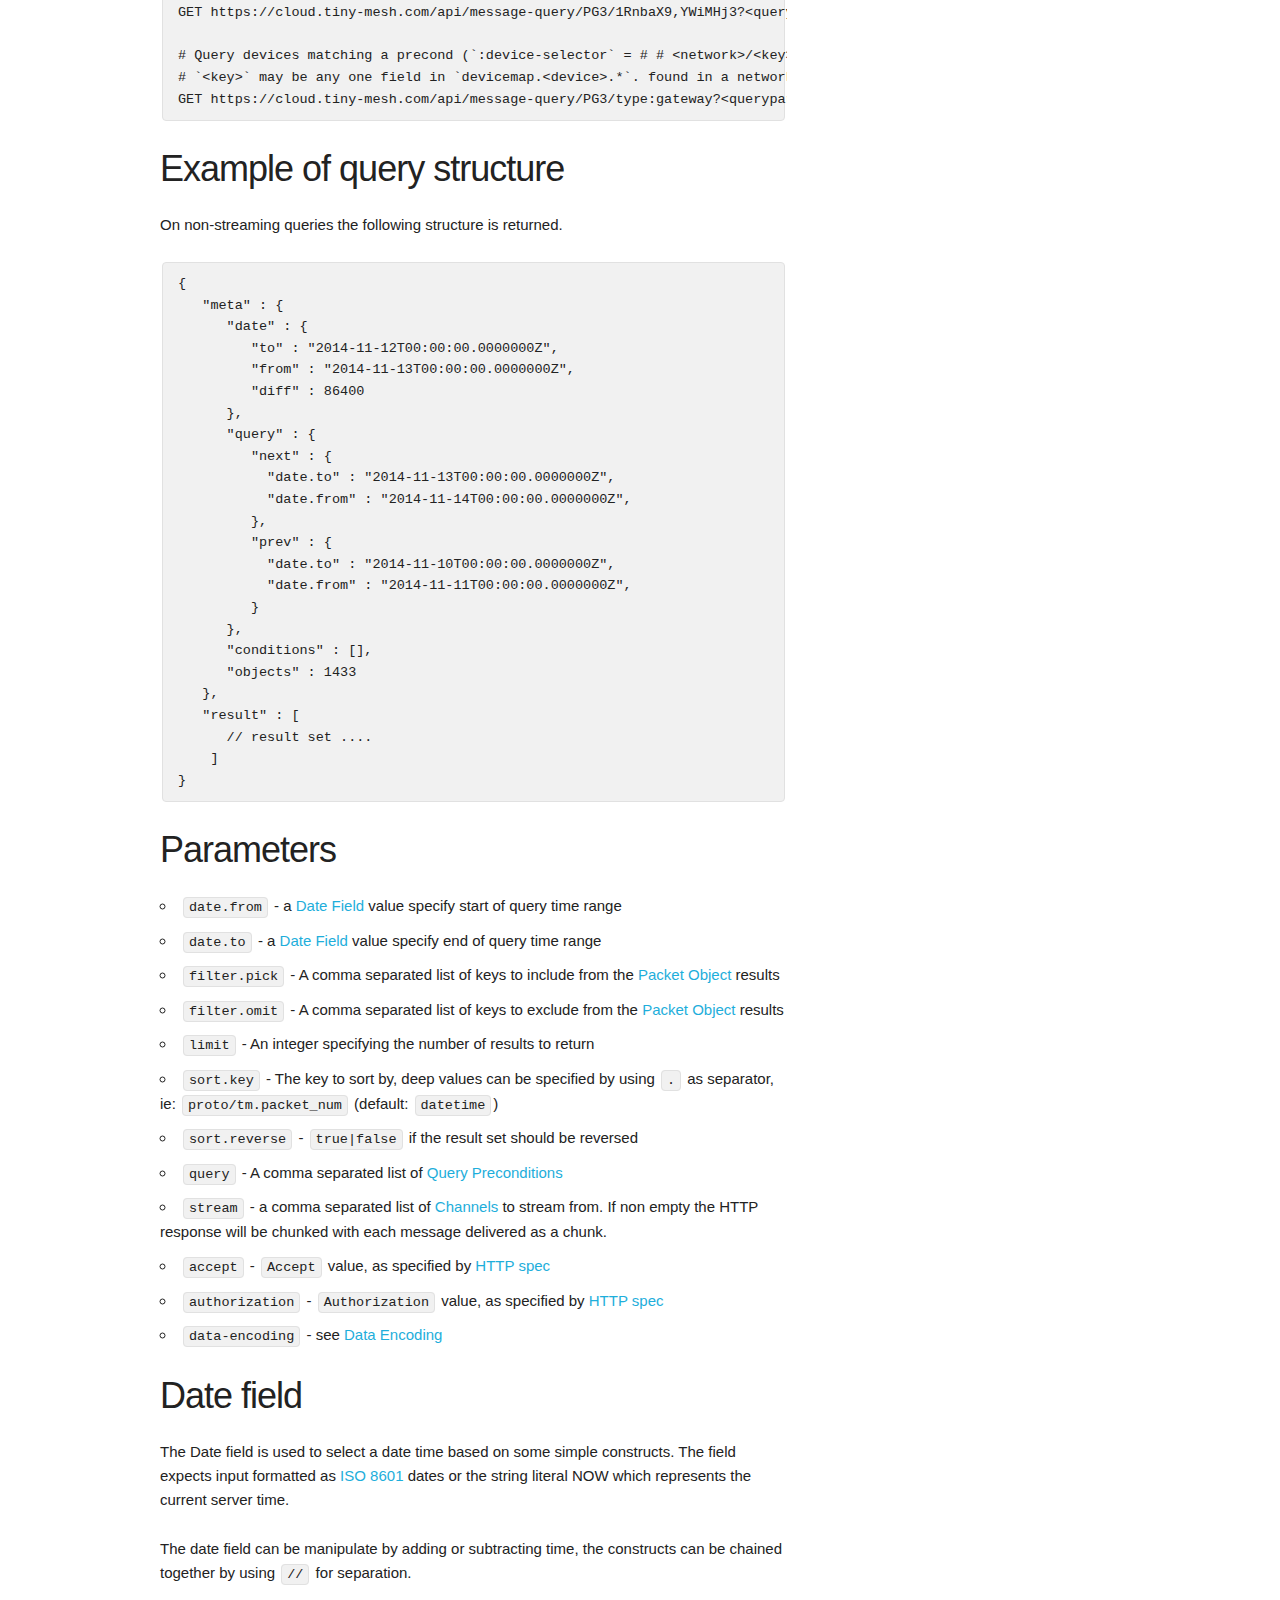
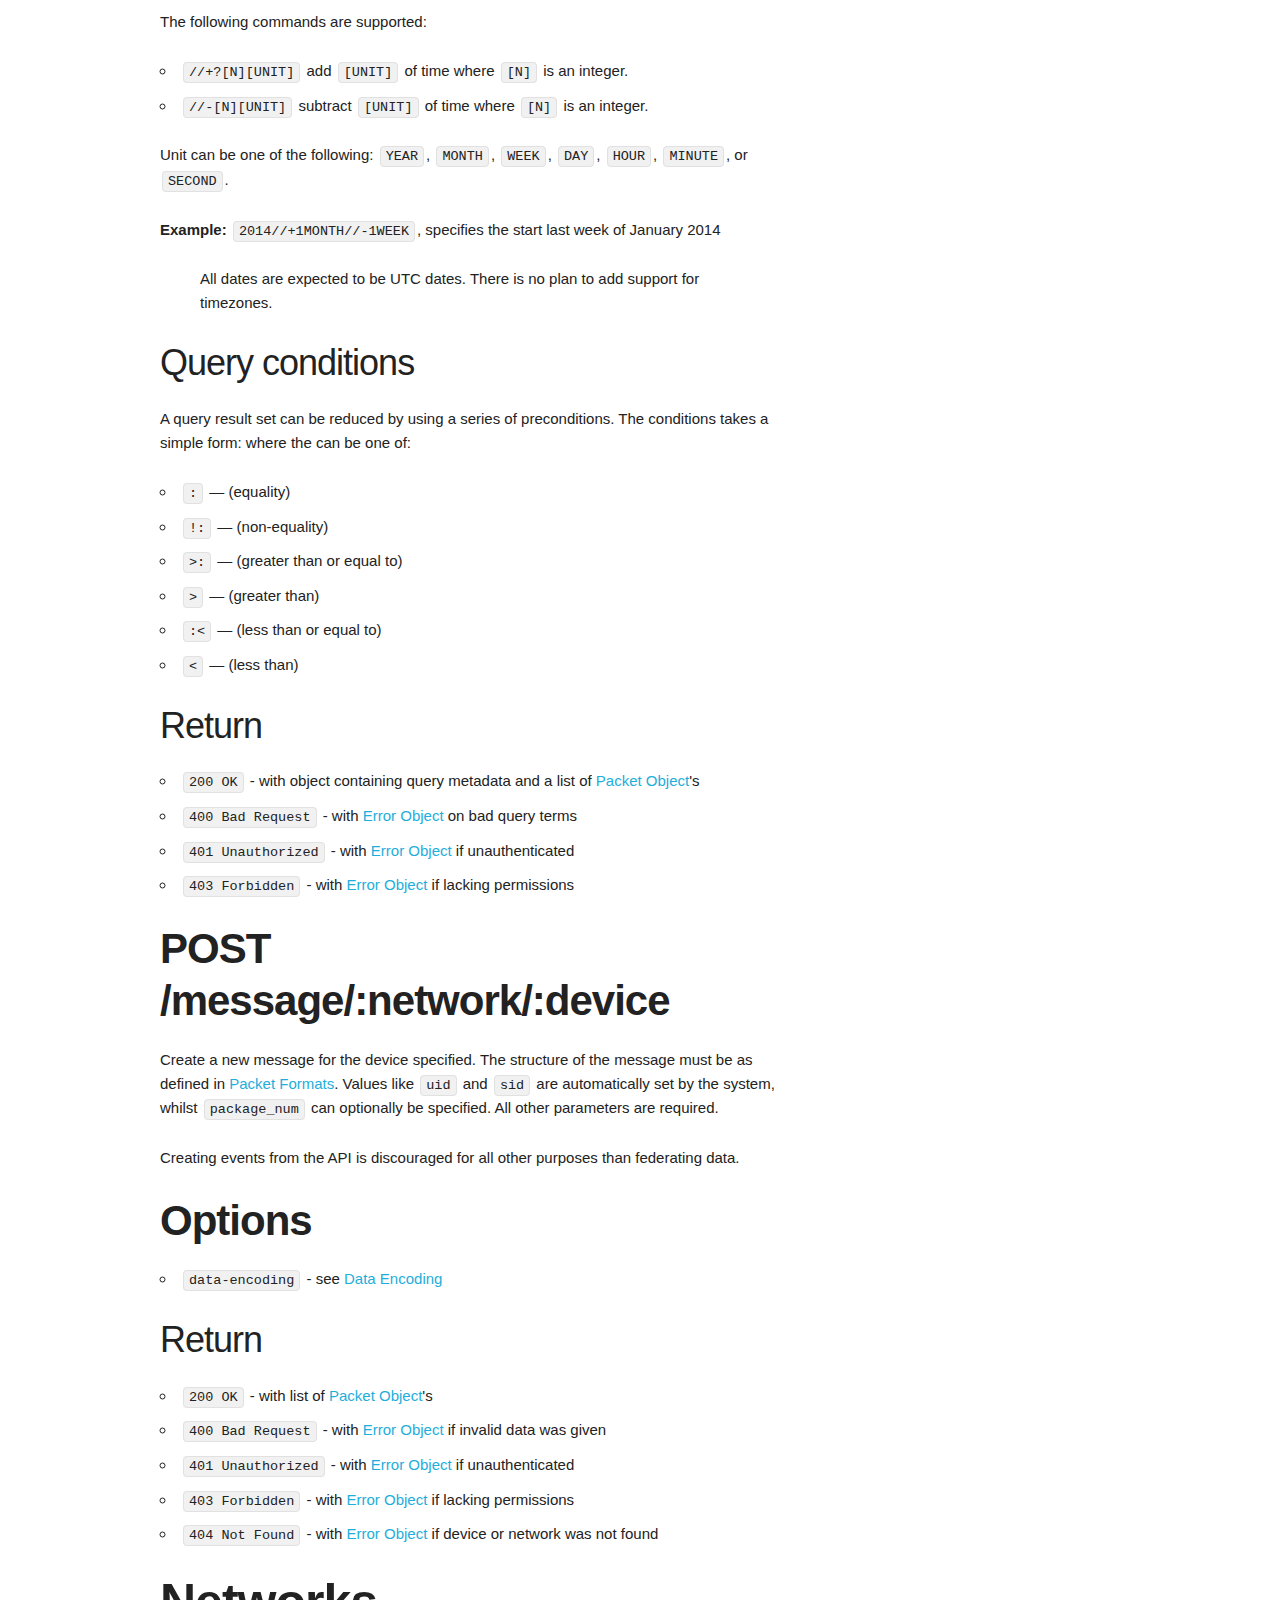
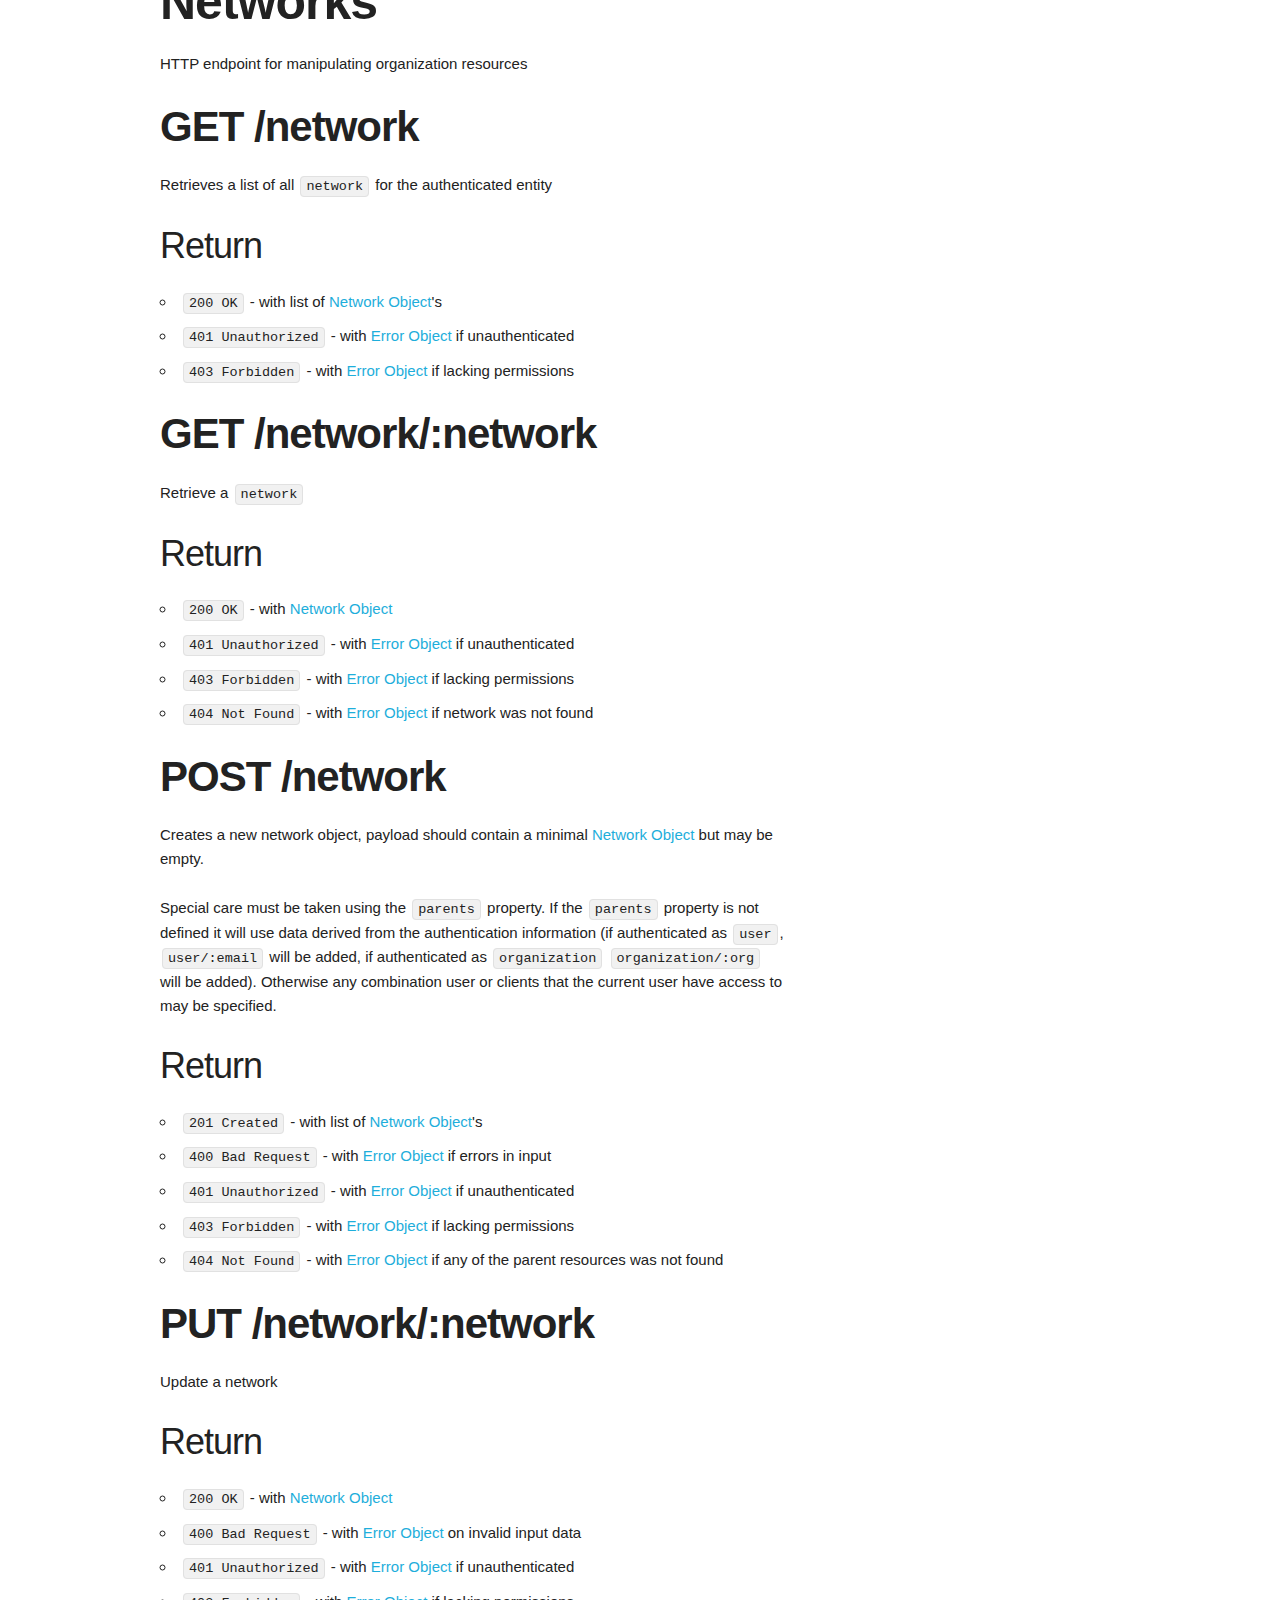
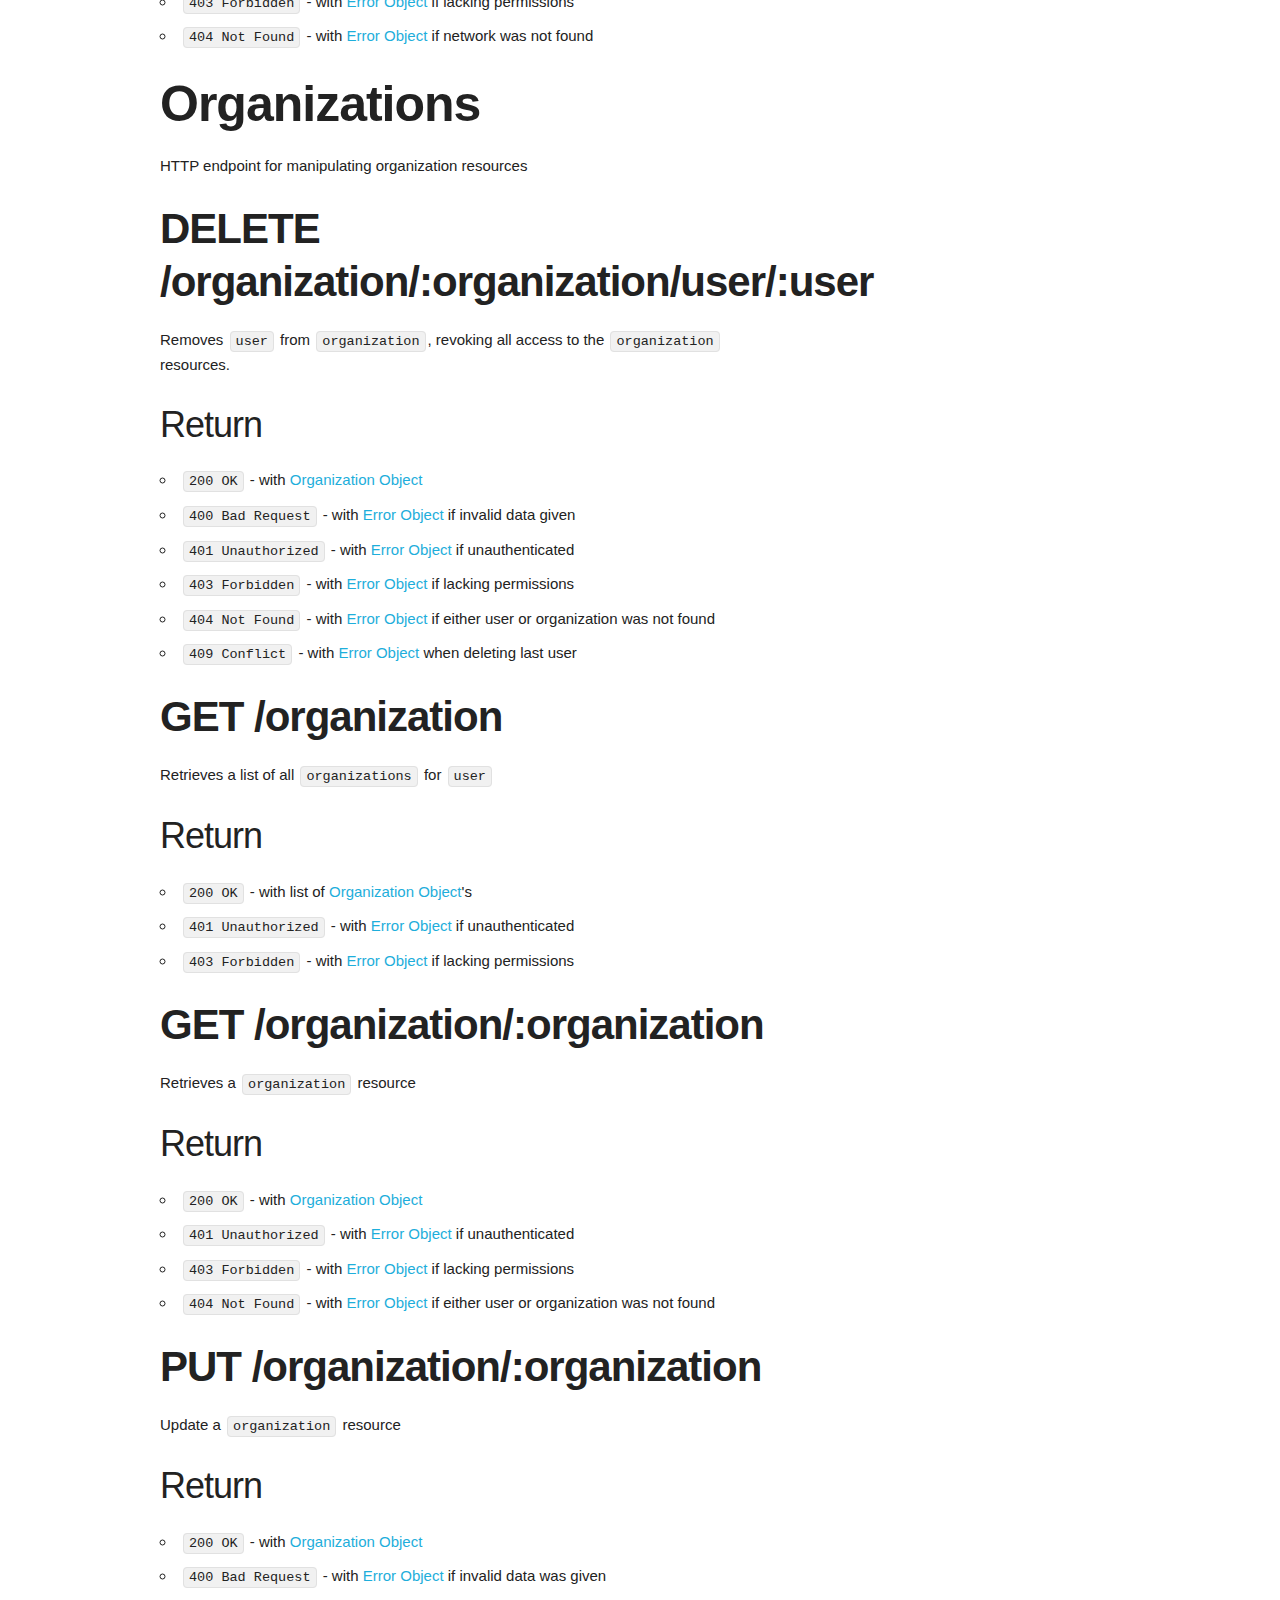
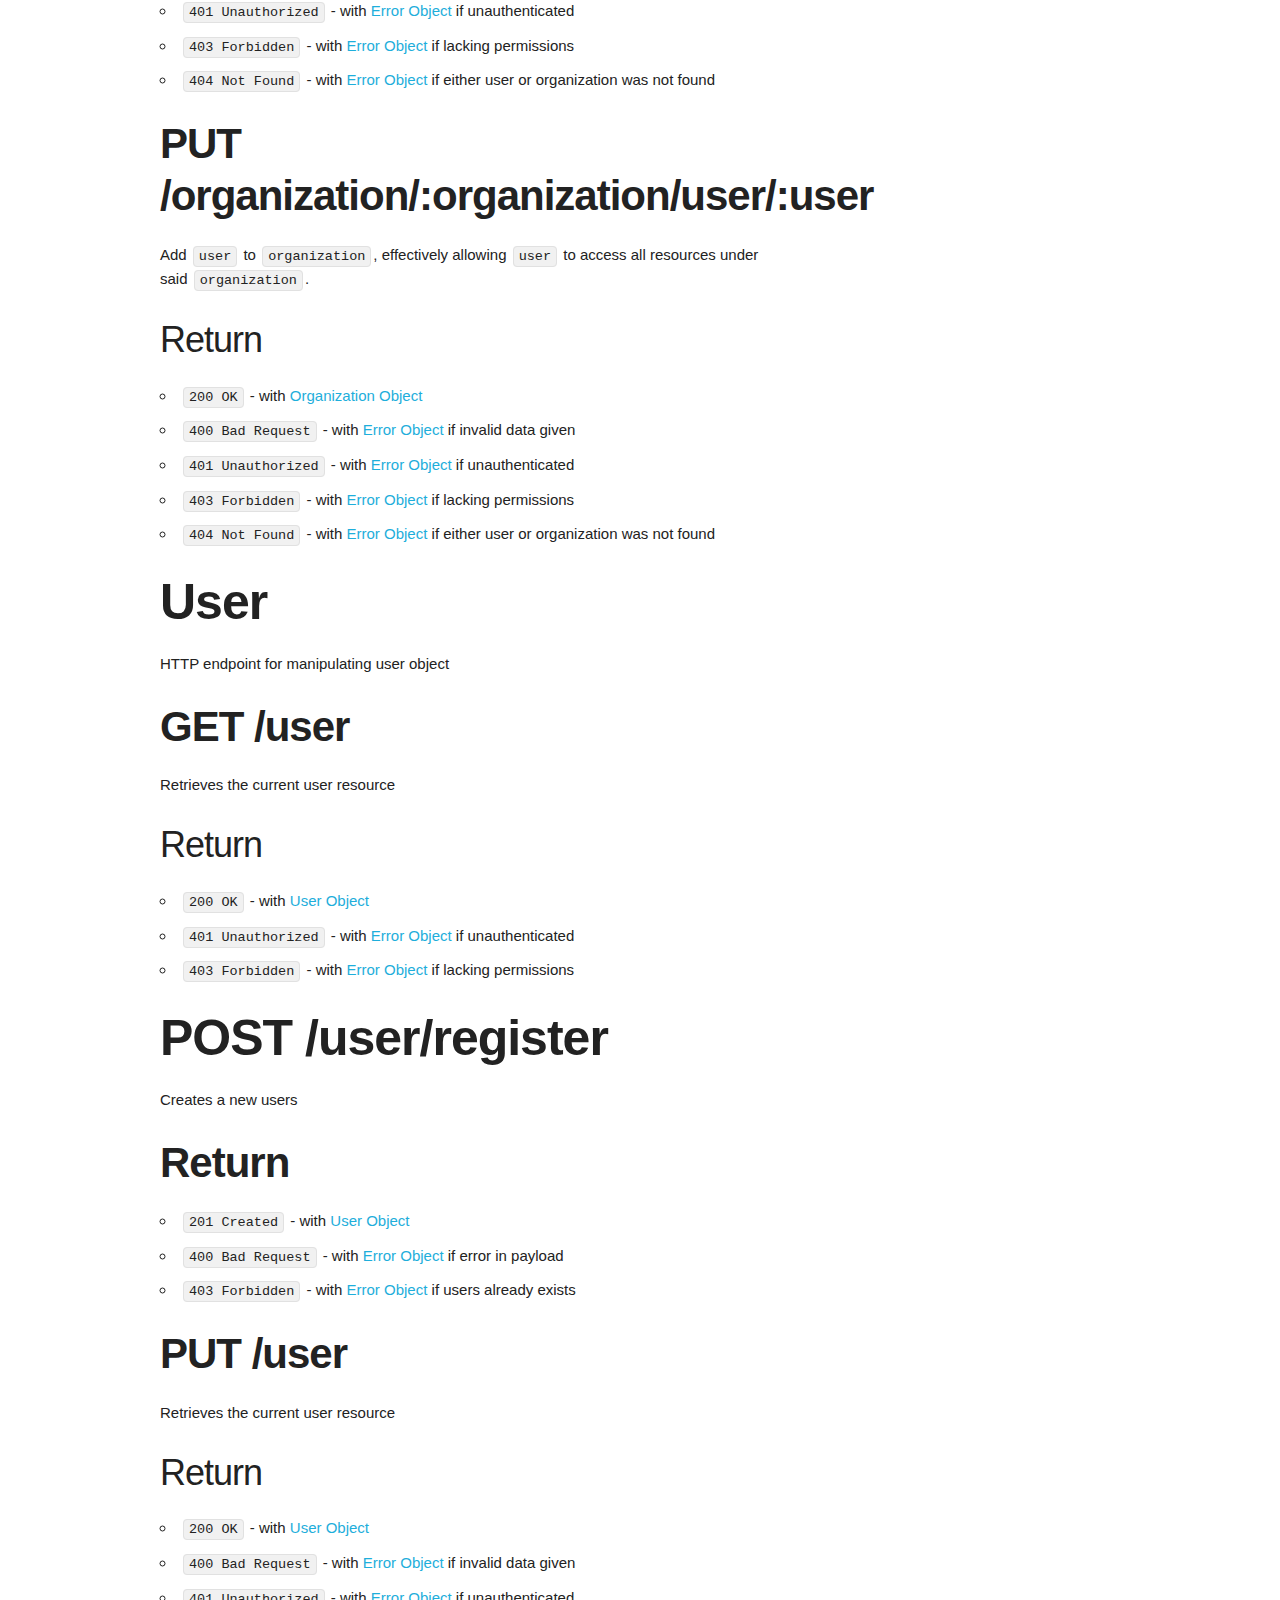
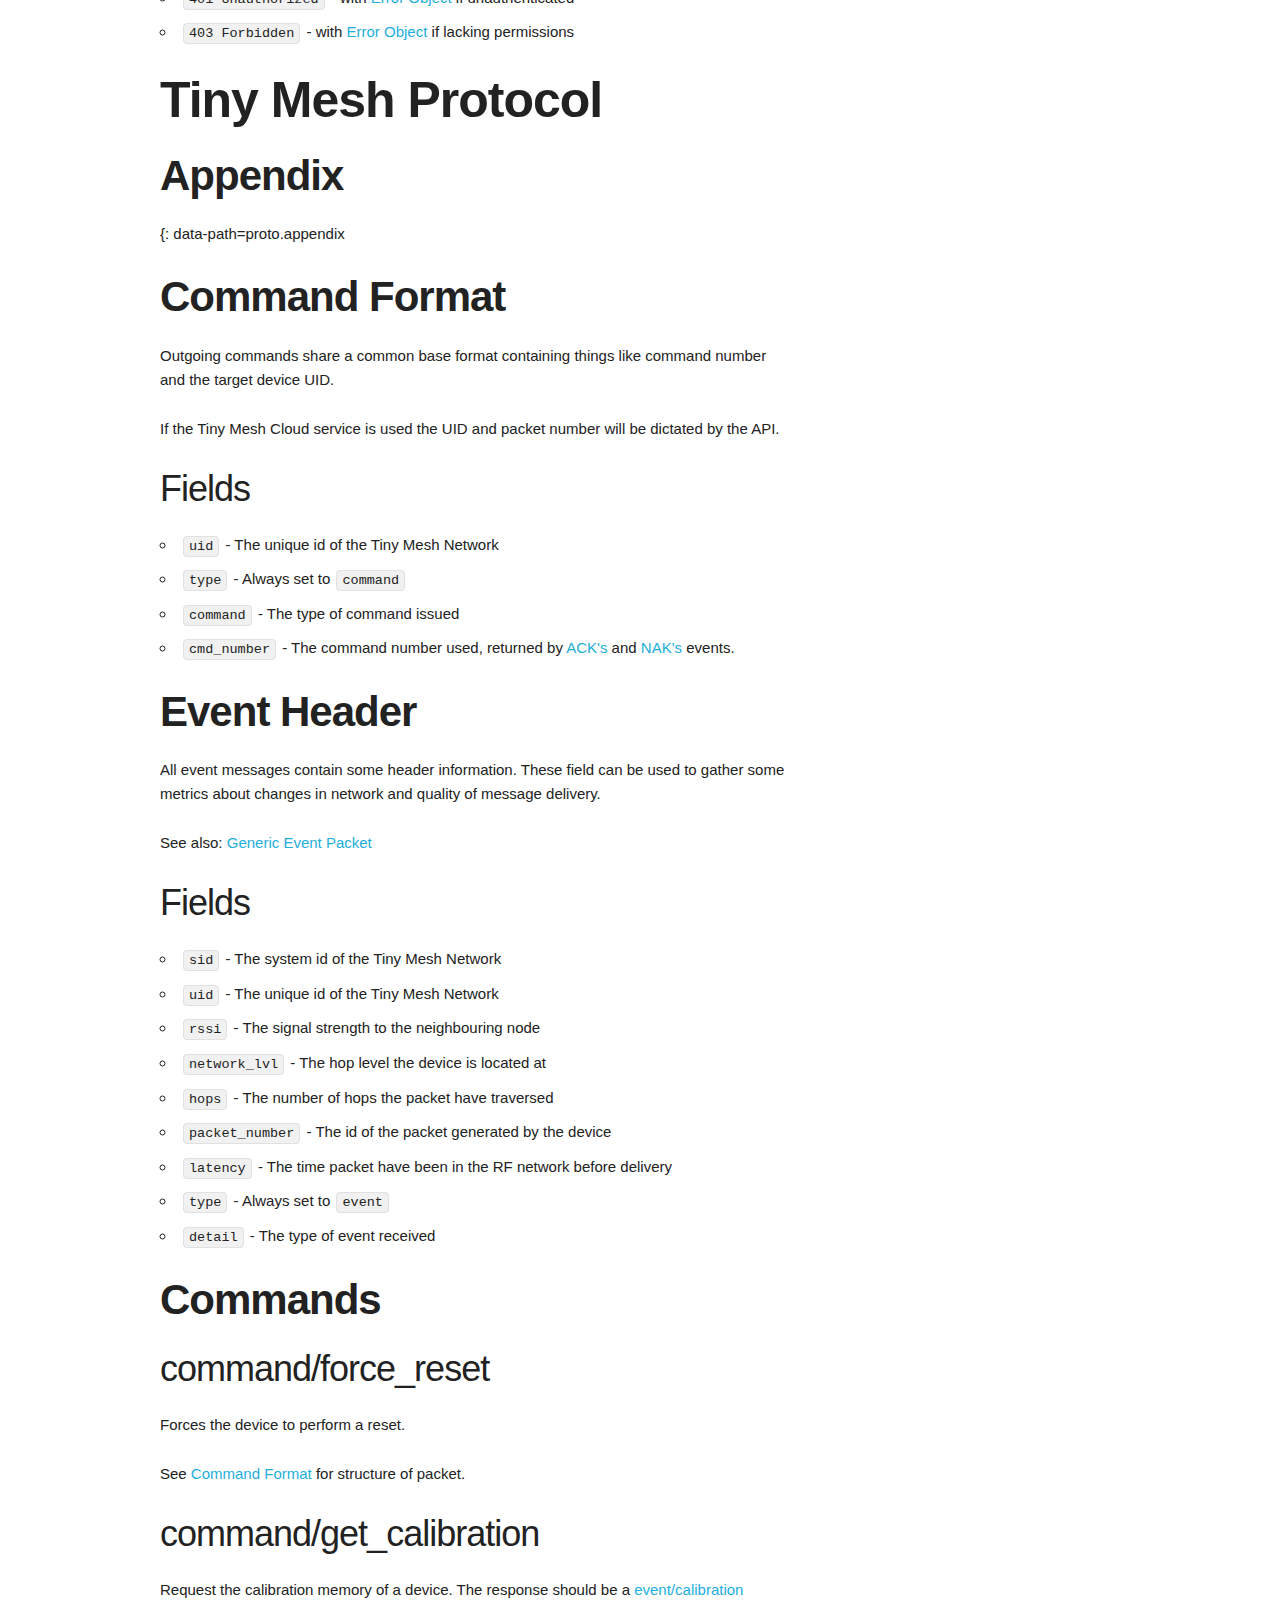
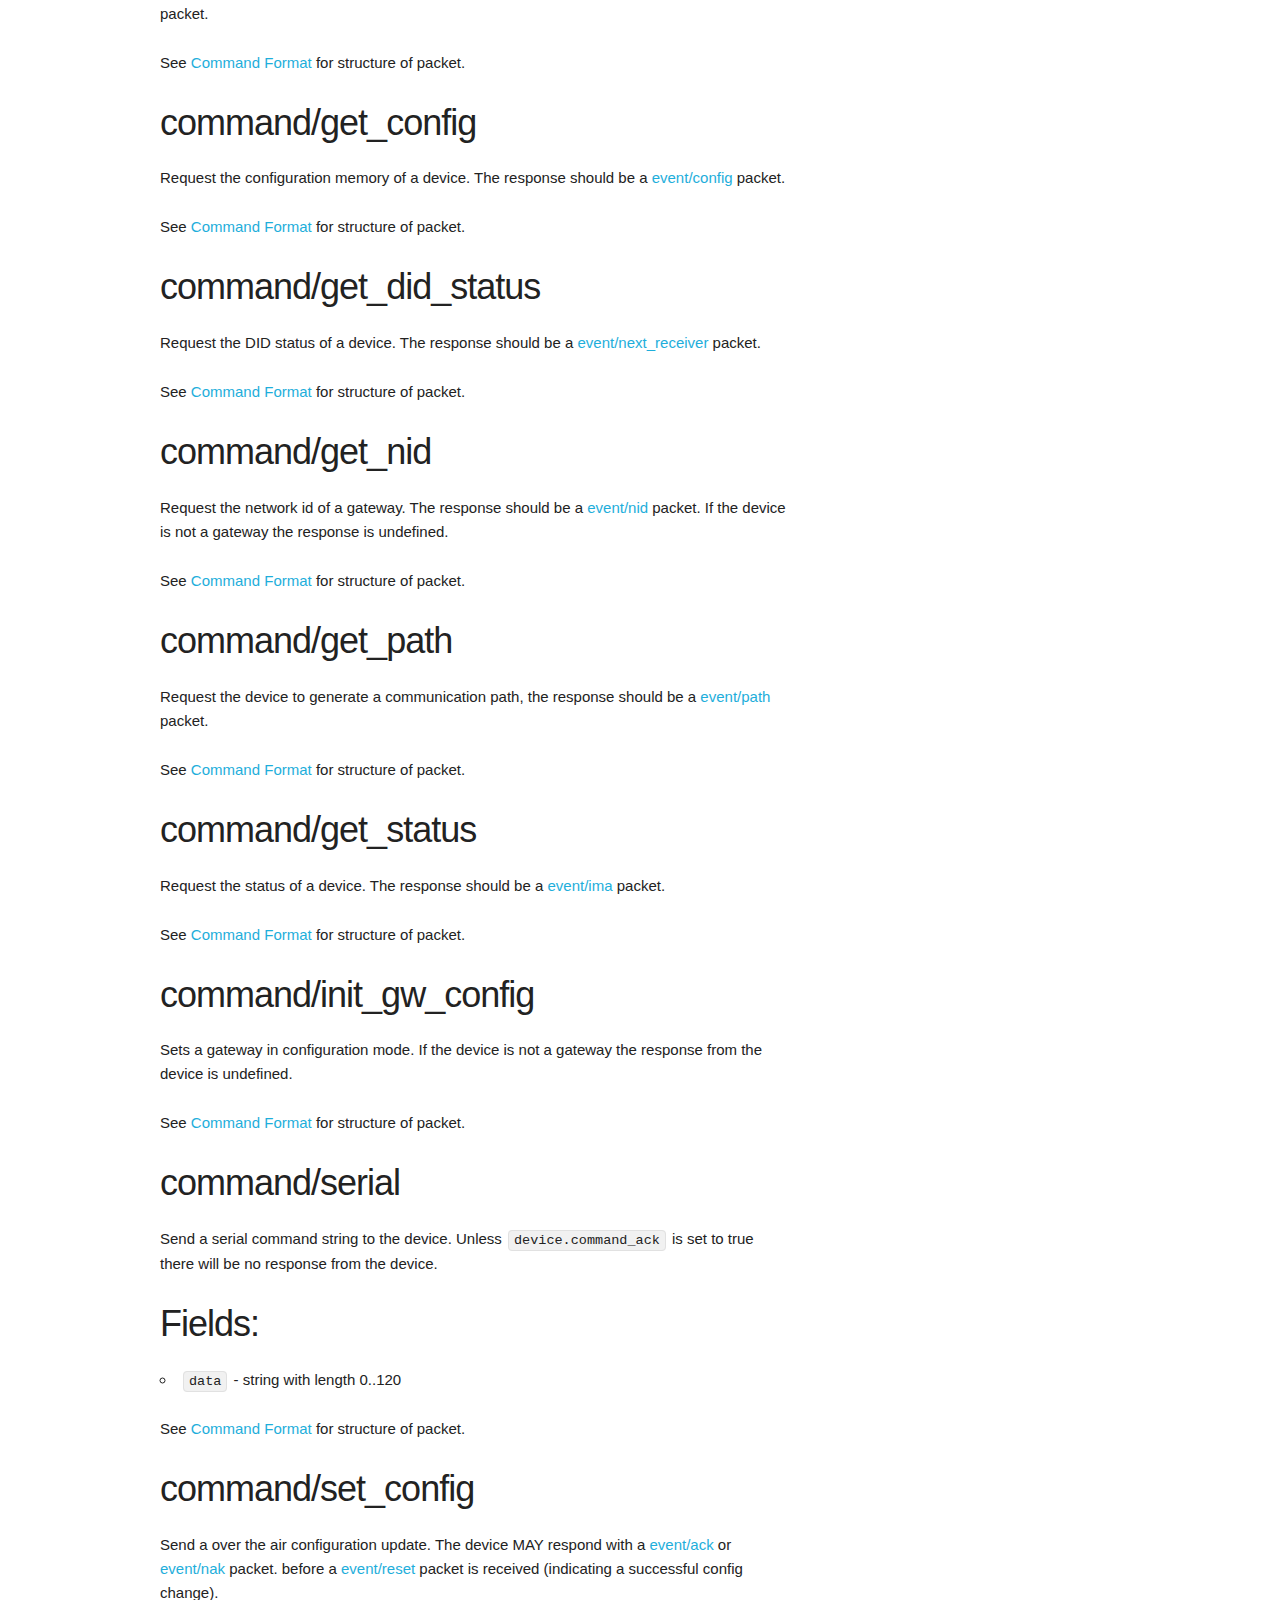
==== commit bd62803c: "Update docs" ====
--- a/api/0.6.1-rc2/index.html
+++ b/api/0.6.1-rc2/index.html
@@ -115,9 +115,13 @@
 					
 						<span class="hidden" id="endpoint-devices-post-device-network"></span><h2 data-path="endpoint.devices.post-device-network">POST /device/:network</h2>
 <p>Creates a new device under <code class="inline">network</code>.</p>
-<p>Returns the new object with it's path in <code class="inline">location</code> header. If a
-there was a conflict the location of the existing device will be in
-the <code class="inline">location</code> header.</p>
+<p>Returns the new object with it's path in <code class="inline">location</code> header. If
+there was a conflict the location of the existing device will be
+returned in the <code class="inline">location</code> header.</p>
+<p>By default a device ID is automatically generated for you by the
+cloud service. If you do not wish this you can control this option
+by specifying the <code class="inline">key</code> parameter you desire when you are creating
+the device.</p>
 <h3>Return</h3>
 <ul>
 <li><code class="inline">200 OK</code> - with list of <a href="#network_object">Network Object</a>'s
